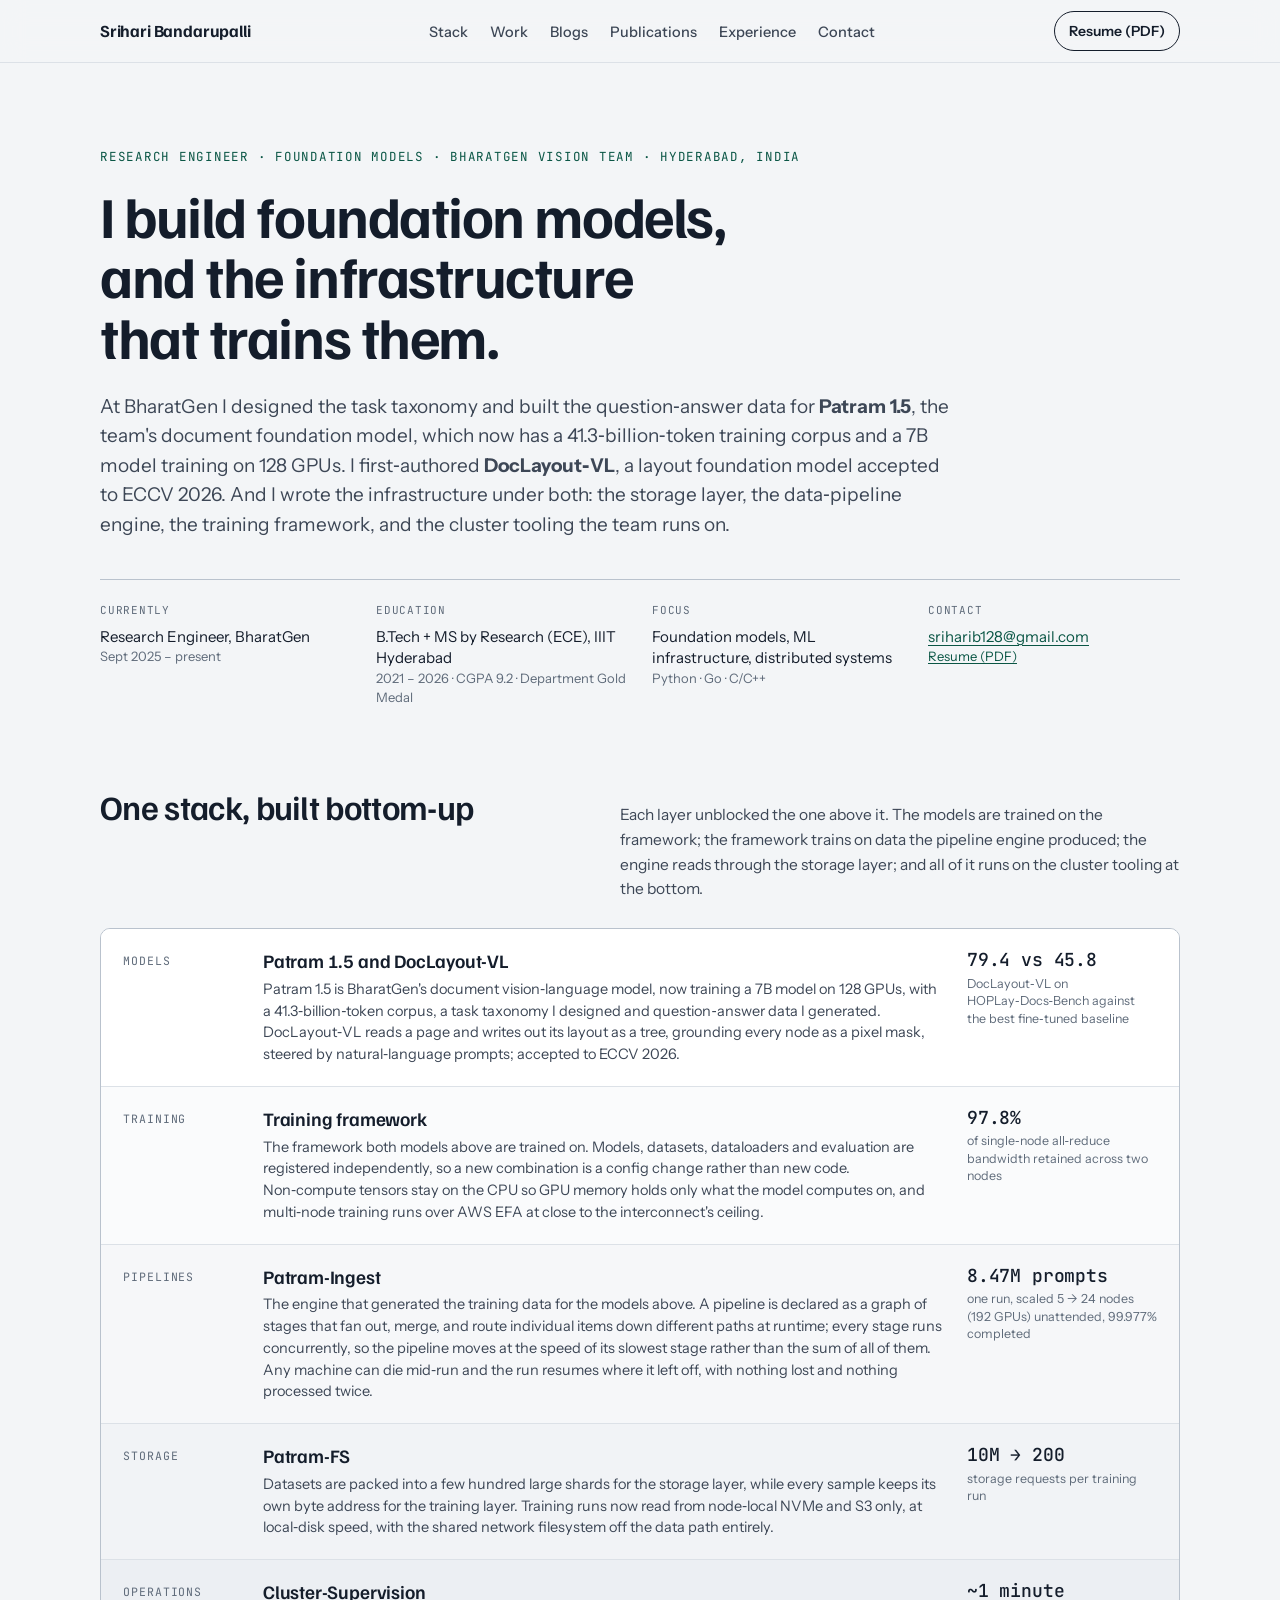
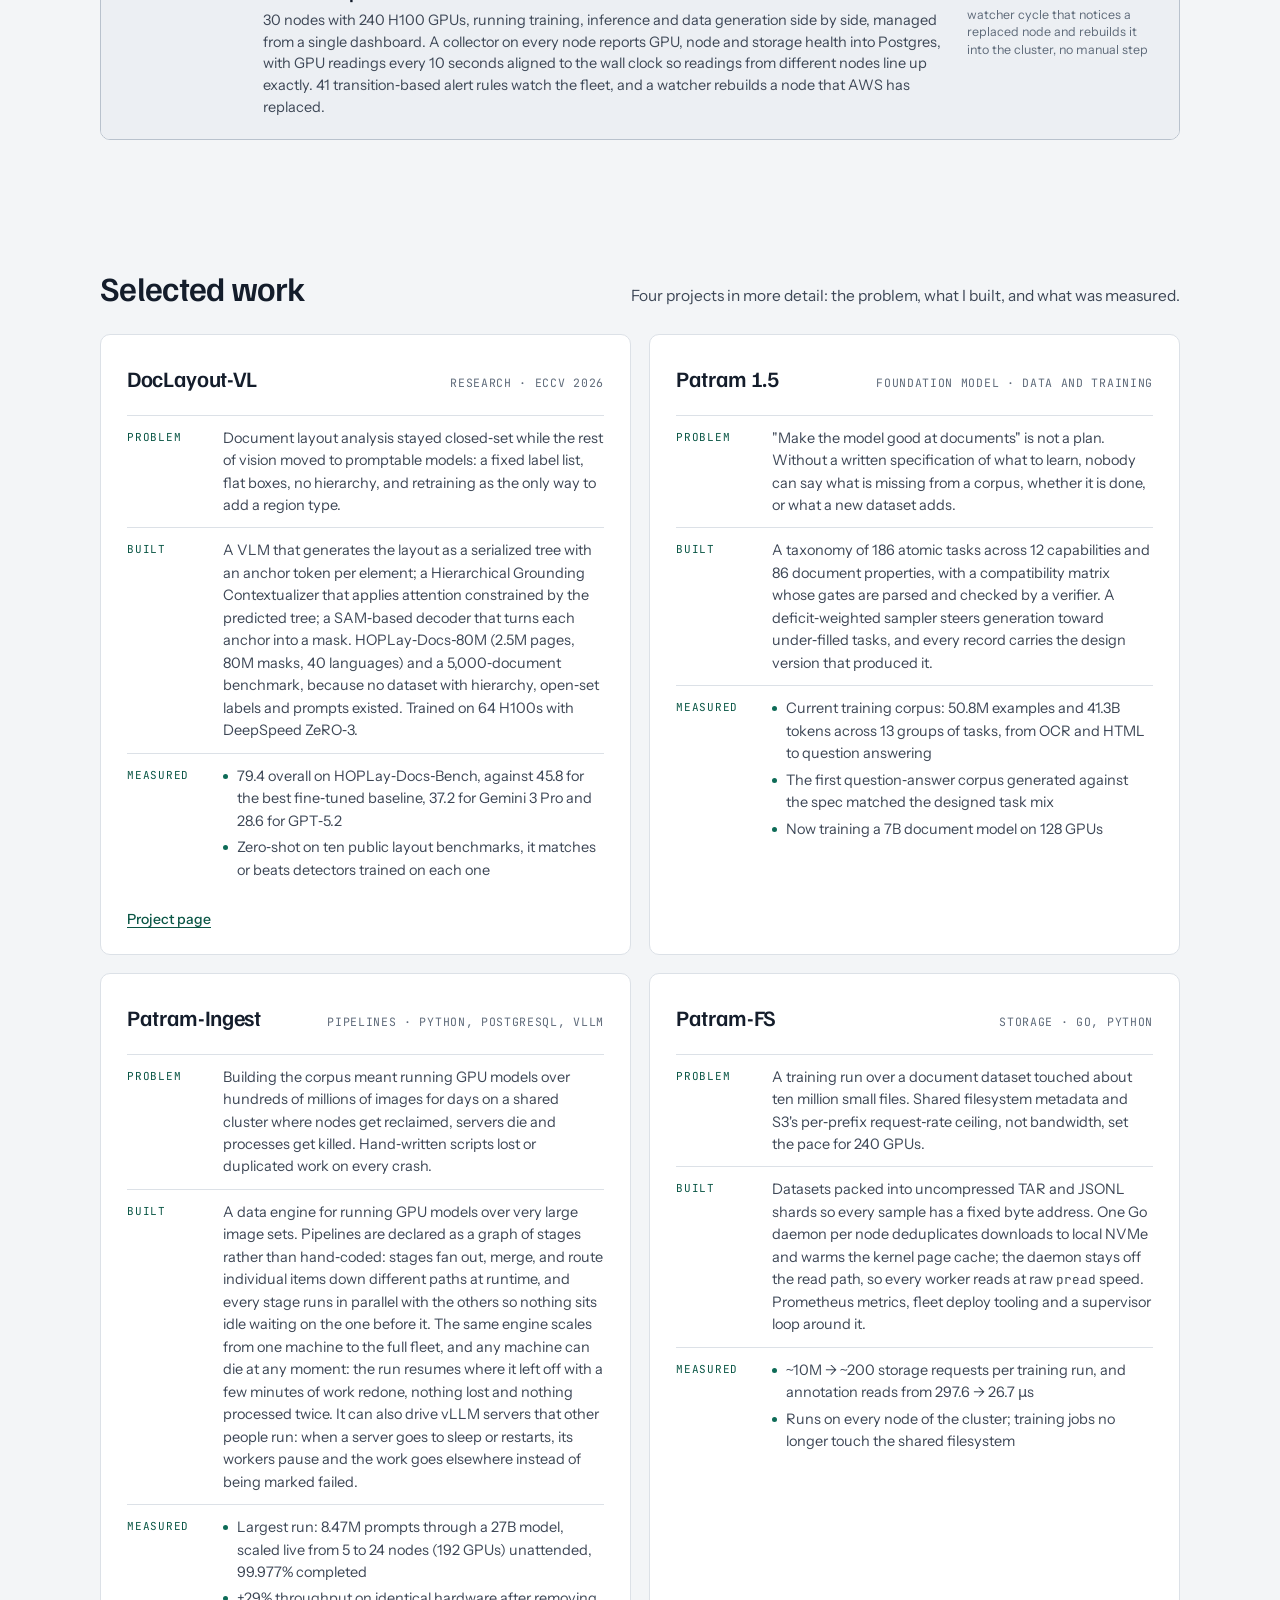
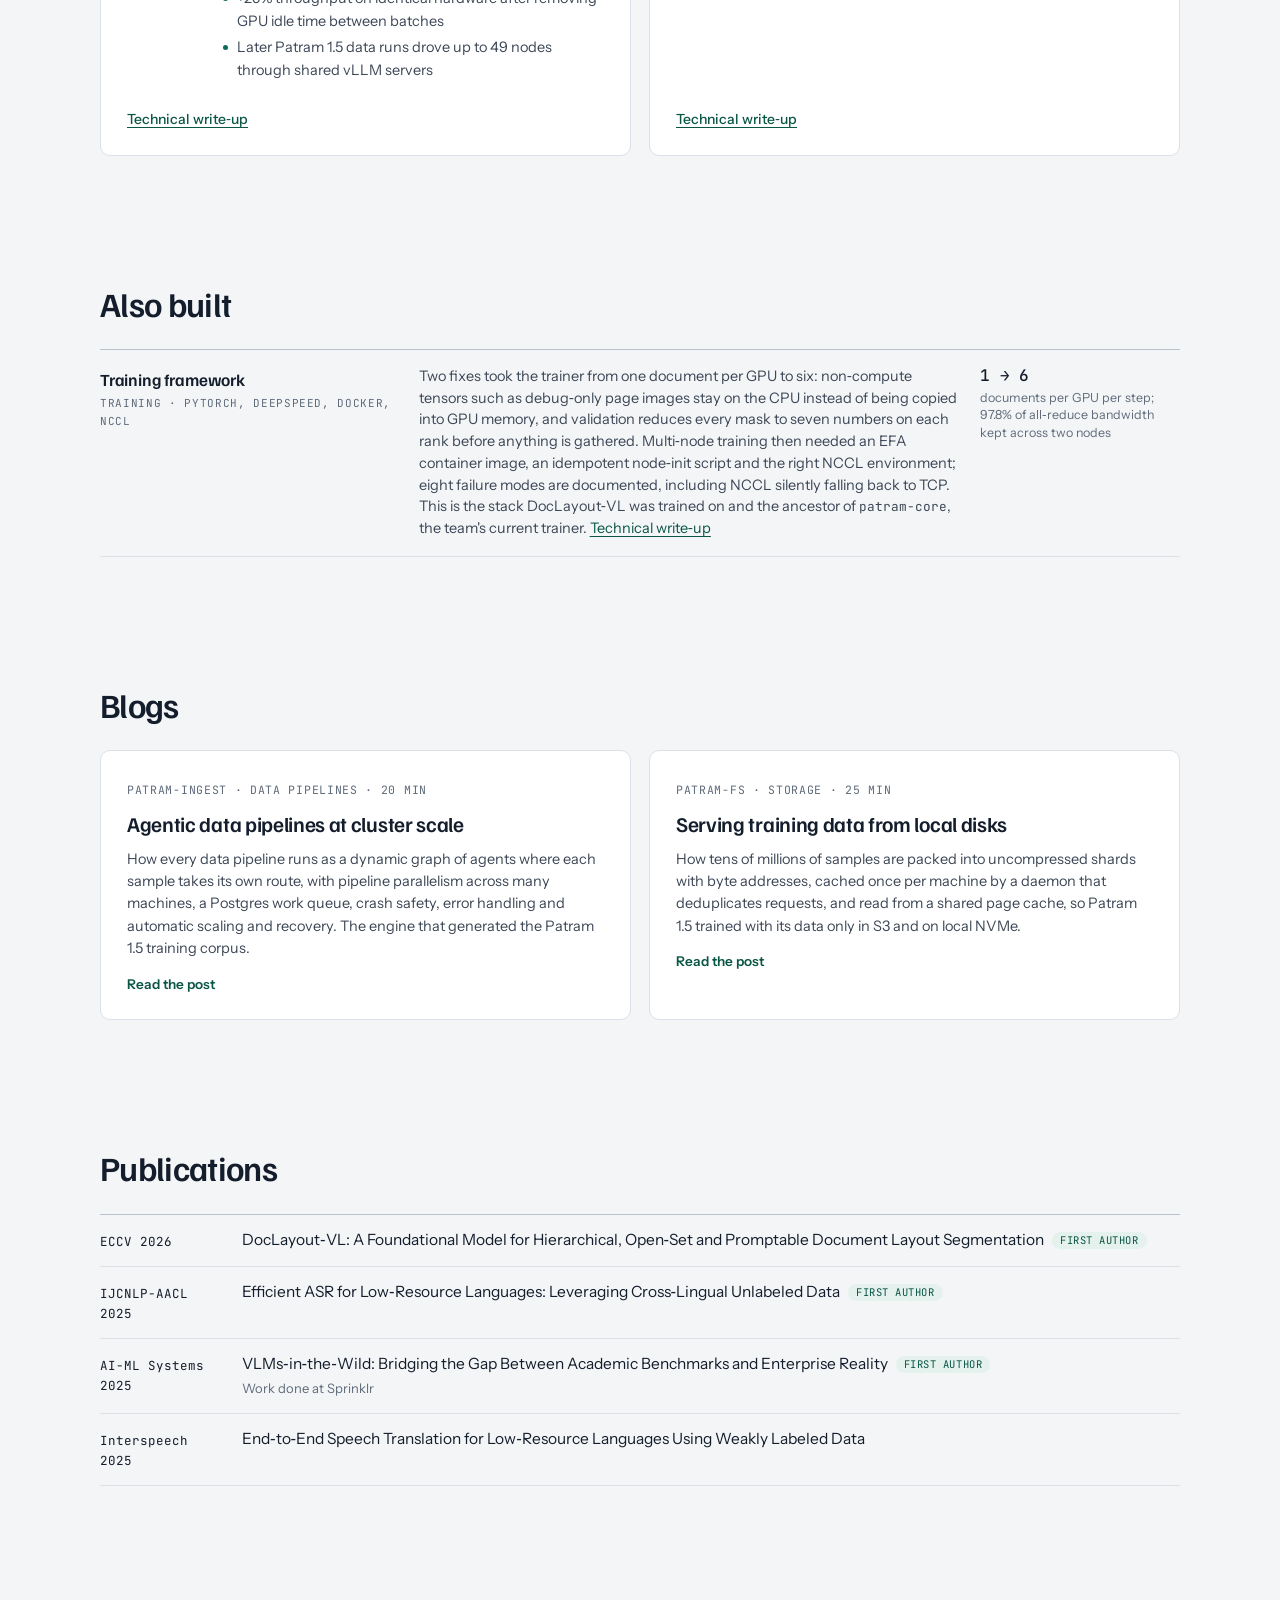
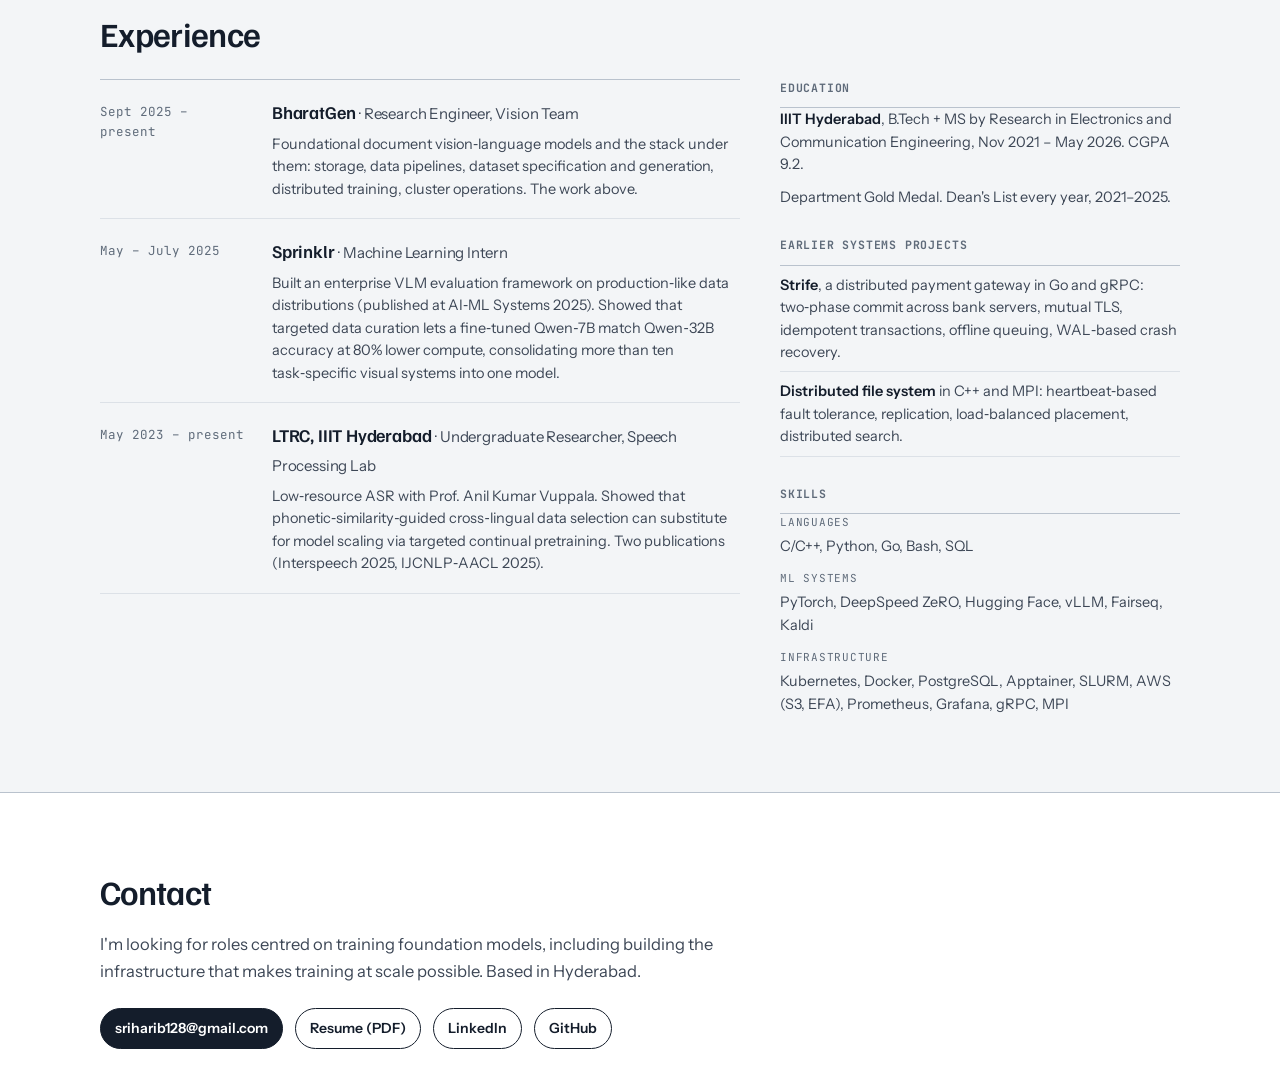
==== index.html @ 8f1446e0 "Update portfolio blog cards to match the revised posts Patram-Ingest is now 'Agentic data pipelines " ====
<!doctype html>
<html lang="en">
<head>
<meta charset="utf-8">
<meta name="viewport" content="width=device-width, initial-scale=1">
<title>Srihari Bandarupalli · Research Engineer</title>
<meta name="description" content="Srihari Bandarupalli is a research engineer at BharatGen who designs and trains document foundation models (Patram 1.5; DocLayout-VL, ECCV 2026) and builds the ML infrastructure under them: storage, data pipelines, distributed training and cluster tooling.">
<link rel="preconnect" href="https://fonts.googleapis.com">
<link rel="preconnect" href="https://fonts.gstatic.com" crossorigin>
<link rel="stylesheet" href="https://fonts.googleapis.com/css2?family=Familjen+Grotesk:wght@500;600;700&family=Instrument+Sans:ital,wght@0,400;0,500;0,600;1,400&family=JetBrains+Mono:wght@400;500&display=swap">
<style>
  :root {
    --bg: #f3f5f7;
    --surface: #ffffff;
    --ink: #141d2b;
    --ink-2: #3d4756;
    --muted: #5f6b7a;
    --line: #dce1e7;
    --line-strong: #b9c2cd;
    --accent: #0e6b57;
    --accent-ink: #0a5645;
    --accent-soft: #e4f1ec;
    --display: "Familjen Grotesk", "Instrument Sans", system-ui, sans-serif;
    --body: "Instrument Sans", system-ui, -apple-system, "Segoe UI", sans-serif;
    --mono: "JetBrains Mono", ui-monospace, SFMono-Regular, Menlo, monospace;
    --wrap: 1080px;
    --radius: 10px;
  }

  *, *::before, *::after { box-sizing: border-box; }
  html { scroll-behavior: smooth; scroll-padding-top: 84px; }
  body {
    margin: 0;
    min-width: 320px;
    color: var(--ink);
    background: var(--bg);
    font-family: var(--body);
    font-size: 16.5px;
    line-height: 1.6;
    -webkit-font-smoothing: antialiased;
    text-rendering: optimizeLegibility;
  }
  h1, h2, h3, h4, p, dl, dd, ul, ol, figure { margin: 0; }
  ul, ol { padding: 0; }
  a { color: var(--accent-ink); text-decoration: underline; text-decoration-thickness: 1px; text-underline-offset: 0.18em; }
  a:hover { color: var(--ink); }
  :focus-visible { outline: 3px solid var(--accent); outline-offset: 3px; border-radius: 3px; }
  code { font-family: var(--mono); font-size: 0.88em; }
  .wrap { width: min(100% - 40px, var(--wrap)); margin-inline: auto; }
  .visually-hidden { position: absolute; width: 1px; height: 1px; overflow: hidden; clip: rect(0 0 0 0); white-space: nowrap; }

  .skip {
    position: absolute; left: 16px; top: -60px; z-index: 100;
    padding: 8px 14px; background: var(--ink); color: #fff; border-radius: 6px;
    font-weight: 600; text-decoration: none;
  }
  .skip:focus { top: 12px; }

  /* ---------- top bar ---------- */
  .top {
    position: sticky; top: 0; z-index: 20;
    background: rgb(243 245 247 / 92%);
    backdrop-filter: blur(12px);
    border-bottom: 1px solid var(--line);
  }
  .top .wrap {
    display: flex; align-items: center; justify-content: space-between; gap: 20px;
    min-height: 62px;
  }
  .brand {
    font-family: var(--display); font-weight: 700; font-size: 17px; letter-spacing: -0.01em;
    color: var(--ink); text-decoration: none; white-space: nowrap;
  }
  .top nav ul { display: flex; gap: 22px; list-style: none; }
  .top nav a { color: var(--ink-2); text-decoration: none; font-size: 14.5px; font-weight: 500; }
  .top nav a:hover { color: var(--accent-ink); text-decoration: underline; }
  .btn {
    display: inline-flex; align-items: center; gap: 8px;
    padding: 8px 14px; border: 1px solid var(--ink); border-radius: 999px;
    color: var(--ink); background: transparent; text-decoration: none;
    font-size: 14px; font-weight: 600; white-space: nowrap;
  }
  .btn:hover { background: var(--ink); color: #fff; }
  .btn-primary { background: var(--ink); color: #fff; }
  .btn-primary:hover { background: var(--accent-ink); border-color: var(--accent-ink); }

  /* ---------- hero ---------- */
  .hero { padding: 84px 0 56px; }
  .kicker {
    font-family: var(--mono); font-size: 12.5px; letter-spacing: 0.06em; text-transform: uppercase;
    color: var(--accent-ink);
  }
  .hero h1 {
    margin-top: 18px;
    max-width: 20ch;
    font-family: var(--display); font-weight: 700;
    font-size: clamp(34px, 5.2vw, 58px); line-height: 1.04; letter-spacing: -0.025em;
    text-wrap: balance;
  }
  .lede {
    margin-top: 26px; max-width: 66ch;
    font-size: clamp(17px, 1.6vw, 19px); line-height: 1.55; color: var(--ink-2);
    text-wrap: pretty;
  }
  .facts {
    display: grid; grid-template-columns: repeat(4, minmax(0, 1fr)); gap: 24px;
    margin-top: 40px; padding-top: 22px; border-top: 1px solid var(--line-strong);
  }
  .facts dt { font-family: var(--mono); font-size: 11px; letter-spacing: 0.07em; text-transform: uppercase; color: var(--muted); }
  .facts dd { margin-top: 6px; font-size: 15px; line-height: 1.45; }
  .facts dd small { display: block; color: var(--muted); font-size: 13px; }

  /* ---------- sections ---------- */
  section { padding: 64px 0; }
  .section-head { display: flex; align-items: baseline; justify-content: space-between; gap: 24px; flex-wrap: wrap; margin-bottom: 26px; }
  .section-head h2 {
    font-family: var(--display); font-weight: 600;
    font-size: clamp(26px, 3vw, 34px); letter-spacing: -0.02em; line-height: 1.15;
  }
  .section-head p { max-width: 56ch; color: var(--ink-2); font-size: 15.5px; }

  /* ---------- the stack ---------- */
  .stack { padding-top: 24px; }
  .strata { list-style: none; border: 1px solid var(--line-strong); border-radius: var(--radius); overflow: hidden; background: var(--surface); }
  .stratum {
    display: grid;
    grid-template-columns: 118px minmax(0, 1fr) 190px;
    gap: 22px; align-items: start;
    padding: 20px 22px;
    border-top: 1px solid var(--line);
    background: hsl(212 22% calc(100% - var(--depth) * 1.5%));
  }
  .stratum:first-child { border-top: 0; }
  .stratum:hover, .stratum:focus-within { box-shadow: inset 3px 0 0 var(--accent); }
  .layer {
    padding-top: 3px;
    font-family: var(--mono); font-size: 11.5px; letter-spacing: 0.08em; text-transform: uppercase;
    color: var(--muted);
  }
  .stratum h3 { font-family: var(--display); font-weight: 600; font-size: 19px; letter-spacing: -0.01em; line-height: 1.25; }
  .stratum .what p { margin-top: 6px; font-size: 14.5px; line-height: 1.5; color: var(--ink-2); }
  .metric b { display: block; font-family: var(--mono); font-weight: 500; font-size: 18px; letter-spacing: -0.01em; line-height: 1.2; font-variant-numeric: tabular-nums; }
  .metric span { display: block; margin-top: 4px; font-size: 12.5px; line-height: 1.4; color: var(--muted); }

  /* ---------- selected work ---------- */
  .work-grid { display: grid; grid-template-columns: repeat(2, minmax(0, 1fr)); gap: 18px; }
  .work {
    display: flex; flex-direction: column;
    padding: 26px 26px 24px;
    background: var(--surface); border: 1px solid var(--line); border-radius: var(--radius);
  }
  .work header { display: flex; align-items: baseline; justify-content: space-between; gap: 16px; flex-wrap: wrap; }
  .work h3 { font-family: var(--display); font-weight: 600; font-size: 22px; letter-spacing: -0.015em; }
  .work .tag { font-family: var(--mono); font-size: 11.5px; letter-spacing: 0.06em; text-transform: uppercase; color: var(--muted); }
  .work dl { flex: 1 1 auto; margin-top: 18px; }
  .work dl div { display: grid; grid-template-columns: 82px minmax(0, 1fr); gap: 14px; padding: 11px 0; border-top: 1px solid var(--line); }
  .work dt { padding-top: 2px; font-family: var(--mono); font-size: 11px; letter-spacing: 0.07em; text-transform: uppercase; color: var(--accent-ink); }
  .work dd { font-size: 14.5px; line-height: 1.55; color: var(--ink-2); }
  .work dd strong { color: var(--ink); font-weight: 600; }
  .work ul.measured { list-style: none; }
  .work ul.measured li { position: relative; padding-left: 14px; }
  .work ul.measured li + li { margin-top: 4px; }
  .work ul.measured li::before { content: ""; position: absolute; left: 0; top: 0.62em; width: 5px; height: 5px; border-radius: 50%; background: var(--accent); }
  .work .links { display: flex; gap: 16px; flex-wrap: wrap; margin-top: 16px; font-size: 14px; font-weight: 500; }

  /* ---------- also built ---------- */
  .also { list-style: none; border-top: 1px solid var(--line-strong); }
  .also li { display: grid; grid-template-columns: minmax(0, 1.1fr) minmax(0, 2fr) 200px; gap: 22px; padding: 16px 0; border-bottom: 1px solid var(--line); }
  .also h3 { font-family: var(--display); font-weight: 600; font-size: 17px; letter-spacing: -0.01em; }
  .also h3 small { display: block; margin-top: 2px; font-family: var(--mono); font-size: 11px; letter-spacing: 0.06em; text-transform: uppercase; color: var(--muted); font-weight: 400; }
  .also p { font-size: 14.5px; line-height: 1.5; color: var(--ink-2); }
  .also .metric b { font-size: 16px; }

  /* ---------- blog ---------- */
  .posts { display: grid; grid-template-columns: repeat(2, minmax(0, 1fr)); gap: 18px; }
  .post { display: block; padding: 24px 26px; background: var(--surface); border: 1px solid var(--line); border-radius: var(--radius); text-decoration: none; color: inherit; }
  .post:hover { border-color: var(--accent); }
  .post .tag { font-family: var(--mono); font-size: 11.5px; letter-spacing: 0.06em; text-transform: uppercase; color: var(--muted); }
  .post h3 { margin-top: 10px; font-family: var(--display); font-weight: 600; font-size: 21px; letter-spacing: -0.015em; line-height: 1.25; color: var(--ink); }
  .post:hover h3 { color: var(--accent-ink); text-decoration: underline; }
  .post p { margin-top: 10px; font-size: 14.5px; line-height: 1.55; color: var(--ink-2); }
  .post .read { display: block; margin-top: 14px; font-size: 13.5px; font-weight: 600; color: var(--accent-ink); }

  /* ---------- publications ---------- */
  .pubs { list-style: none; border-top: 1px solid var(--line-strong); }
  .pubs li { display: grid; grid-template-columns: 120px minmax(0, 1fr); gap: 22px; padding: 14px 0; border-bottom: 1px solid var(--line); }
  .pubs .venue { font-family: var(--mono); font-size: 12.5px; padding-top: 3px; color: var(--ink); }
  .pubs .title { font-size: 15.5px; line-height: 1.45; }
  .pubs .meta { margin-top: 3px; font-size: 13px; color: var(--muted); }
  .badge { display: inline-block; margin-left: 8px; padding: 1px 8px; border-radius: 999px; background: var(--accent-soft); color: var(--accent-ink); font-family: var(--mono); font-size: 10.5px; letter-spacing: 0.05em; text-transform: uppercase; vertical-align: middle; }

  /* ---------- experience ---------- */
  .xp-grid { display: grid; grid-template-columns: minmax(0, 1.6fr) minmax(0, 1fr); gap: 40px; }
  .xp { list-style: none; border-top: 1px solid var(--line-strong); }
  .xp li { display: grid; grid-template-columns: 150px minmax(0, 1fr); gap: 22px; padding: 18px 0; border-bottom: 1px solid var(--line); }
  .xp .when { font-family: var(--mono); font-size: 12.5px; padding-top: 4px; color: var(--muted); }
  .xp h3 { font-family: var(--display); font-weight: 600; font-size: 18px; letter-spacing: -0.01em; }
  .xp h3 span { font-family: var(--body); font-weight: 400; font-size: 15px; color: var(--ink-2); }
  .xp p { margin-top: 6px; font-size: 14.5px; line-height: 1.55; color: var(--ink-2); }
  .aside-block h3 { font-family: var(--mono); font-size: 11.5px; letter-spacing: 0.07em; text-transform: uppercase; color: var(--muted); padding-bottom: 10px; border-bottom: 1px solid var(--line-strong); }
  .aside-block + .aside-block { margin-top: 28px; }
  .aside-block p, .aside-block li { font-size: 14.5px; line-height: 1.55; color: var(--ink-2); }
  .aside-block p strong { color: var(--ink); font-weight: 600; }
  .aside-block p + p { margin-top: 10px; }
  .aside-block ul { list-style: none; }
  .aside-block li { padding: 8px 0; border-bottom: 1px solid var(--line); }
  .aside-block li b { color: var(--ink); font-weight: 600; }
  .skills dt { font-family: var(--mono); font-size: 11px; letter-spacing: 0.07em; text-transform: uppercase; color: var(--muted); }
  .skills dd { margin: 3px 0 12px; font-size: 14.5px; color: var(--ink-2); }

  /* ---------- contact ---------- */
  .contact { padding: 72px 0 40px; border-top: 1px solid var(--line-strong); background: var(--surface); }
  .contact h2 { font-family: var(--display); font-weight: 600; font-size: clamp(26px, 3vw, 34px); letter-spacing: -0.02em; }
  .contact p { margin-top: 12px; max-width: 58ch; color: var(--ink-2); }
  .contact .row { display: flex; gap: 12px; flex-wrap: wrap; margin-top: 24px; }
  .fine { margin-top: 40px; padding-top: 18px; border-top: 1px solid var(--line); font-size: 12.5px; color: var(--muted); max-width: 70ch; }

  /* ---------- responsive ---------- */
  @media (max-width: 960px) {
    .stratum { grid-template-columns: 104px minmax(0, 1fr) 160px; }
    .also li { grid-template-columns: minmax(0, 1fr) 170px; }
    .also p { grid-column: 1 / -1; }
    .xp-grid { grid-template-columns: 1fr; }
  }
  @media (max-width: 760px) {
    .top .wrap { flex-wrap: wrap; padding: 10px 0; row-gap: 8px; }
    .top nav { order: 3; width: 100%; }
    .top nav ul { gap: 16px; flex-wrap: wrap; }
    .hero { padding: 56px 0 44px; }
    .facts { grid-template-columns: repeat(2, minmax(0, 1fr)); }
    .stratum { grid-template-columns: 1fr; gap: 10px; padding: 18px 16px; }
    .layer { padding-top: 0; }
    .work-grid, .posts { grid-template-columns: 1fr; }
    .work { padding: 22px 18px; }
    .work dl div { grid-template-columns: 1fr; gap: 4px; }
    .also li { grid-template-columns: 1fr; gap: 8px; }
    .pubs li { grid-template-columns: 1fr; gap: 4px; }
    .xp li { grid-template-columns: 1fr; gap: 4px; }
    section { padding: 48px 0; }
  }
  @media (max-width: 440px) {
    .facts { grid-template-columns: 1fr; }
  }
  @media (prefers-reduced-motion: reduce) {
    html { scroll-behavior: auto; }
  }
  @media print {
    .top, .skip { display: none; }
    body { background: #fff; }
    a { color: inherit; }
  }
</style>
</head>
<body id="top">

<a class="skip" href="#main">Skip to content</a>

<header class="top">
  <div class="wrap">
    <a class="brand" href="#top">Srihari Bandarupalli</a>
    <nav aria-label="Primary">
      <ul>
        <li><a href="#stack">Stack</a></li>
        <li><a href="#work">Work</a></li>
        <li><a href="#blog">Blogs</a></li>
        <li><a href="#publications">Publications</a></li>
        <li><a href="#experience">Experience</a></li>
        <li><a href="#contact">Contact</a></li>
      </ul>
    </nav>
    <a class="btn" href="resume.pdf">Resume (PDF)</a>
  </div>
</header>

<main id="main">

  <section class="hero" aria-labelledby="hero-title">
    <div class="wrap">
      <p class="kicker">Research Engineer · Foundation models · BharatGen Vision Team · Hyderabad, India</p>
      <h1 id="hero-title">I build foundation models, and the infrastructure that trains them.</h1>
      <p class="lede">At BharatGen I designed the task taxonomy and built the question&#8209;answer data for <strong>Patram 1.5</strong>, the team's document foundation model, which now has a 41.3&#8209;billion&#8209;token training corpus and a 7B model training on 128 GPUs. I first&#8209;authored <strong>DocLayout&#8209;VL</strong>, a layout foundation model accepted to ECCV 2026. And I wrote the infrastructure under both: the storage layer, the data&#8209;pipeline engine, the training framework, and the cluster tooling the team runs on.</p>
      <dl class="facts">
        <div><dt>Currently</dt><dd>Research Engineer, BharatGen<small>Sept 2025 – present</small></dd></div>
        <div><dt>Education</dt><dd>B.Tech + MS by Research (ECE), IIIT Hyderabad<small>2021 – 2026 · CGPA 9.2 · Department Gold Medal</small></dd></div>
        <div><dt>Focus</dt><dd>Foundation models, ML infrastructure, distributed systems<small>Python · Go · C/C++</small></dd></div>
        <div><dt>Contact</dt><dd><a href="mailto:sriharib128@gmail.com">sriharib128@gmail.com</a><small><a href="resume.pdf">Resume (PDF)</a></small></dd></div>
      </dl>
    </div>
  </section>

  <section id="stack" class="stack" aria-labelledby="stack-title">
    <div class="wrap">
      <div class="section-head">
        <h2 id="stack-title">One stack, built bottom&#8209;up</h2>
        <p>Each layer unblocked the one above it. The models are trained on the framework; the framework trains on data the pipeline engine produced; the engine reads through the storage layer; and all of it runs on the cluster tooling at the bottom.</p>
      </div>

      <ol class="strata" reversed aria-label="Layers of the stack, from top to bottom">
        <li class="stratum" style="--depth: 0">
          <span class="layer">Models</span>
          <div class="what">
            <h3>Patram 1.5 and DocLayout&#8209;VL</h3>
            <p>Patram 1.5 is BharatGen's document vision&#8209;language model, now training a 7B model on 128 GPUs, with a 41.3&#8209;billion&#8209;token corpus, a task taxonomy I designed and question&#8209;answer data I generated. DocLayout&#8209;VL reads a page and writes out its layout as a tree, grounding every node as a pixel mask, steered by natural&#8209;language prompts; accepted to ECCV 2026.</p>
          </div>
          <div class="metric"><b>79.4 vs 45.8</b><span>DocLayout&#8209;VL on HOPLay&#8209;Docs&#8209;Bench against the best fine&#8209;tuned baseline</span></div>
        </li>

        <li class="stratum" style="--depth: 1">
          <span class="layer">Training</span>
          <div class="what">
            <h3>Training framework</h3>
            <p>The framework both models above are trained on. Models, datasets, dataloaders and evaluation are registered independently, so a new combination is a config change rather than new code. Non&#8209;compute tensors stay on the CPU so GPU memory holds only what the model computes on, and multi&#8209;node training runs over AWS EFA at close to the interconnect's ceiling.</p>
          </div>
          <div class="metric"><b>97.8%</b><span>of single&#8209;node all&#8209;reduce bandwidth retained across two nodes</span></div>
        </li>

        <li class="stratum" style="--depth: 2">
          <span class="layer">Pipelines</span>
          <div class="what">
            <h3>Patram&#8209;Ingest</h3>
            <p>The engine that generated the training data for the models above. A pipeline is declared as a graph of stages that fan out, merge, and route individual items down different paths at runtime; every stage runs concurrently, so the pipeline moves at the speed of its slowest stage rather than the sum of all of them. Any machine can die mid&#8209;run and the run resumes where it left off, with nothing lost and nothing processed twice.</p>
          </div>
          <div class="metric"><b>8.47M prompts</b><span>one run, scaled 5 &rarr; 24 nodes (192 GPUs) unattended, 99.977% completed</span></div>
        </li>

        <li class="stratum" style="--depth: 3">
          <span class="layer">Storage</span>
          <div class="what">
            <h3>Patram&#8209;FS</h3>
            <p>Datasets are packed into a few hundred large shards for the storage layer, while every sample keeps its own byte address for the training layer. Training runs now read from node&#8209;local NVMe and S3 only, at local&#8209;disk speed, with the shared network filesystem off the data path entirely.</p>
          </div>
          <div class="metric"><b>10M &rarr; 200</b><span>storage requests per training run</span></div>
        </li>

        <li class="stratum" style="--depth: 4">
          <span class="layer">Operations</span>
          <div class="what">
            <h3>Cluster&#8209;Supervision</h3>
            <p>30 nodes with 240 H100 GPUs, running training, inference and data generation side by side, managed from a single dashboard. A collector on every node reports GPU, node and storage health into Postgres, with GPU readings every 10 seconds aligned to the wall clock so readings from different nodes line up exactly. 41 transition&#8209;based alert rules watch the fleet, and a watcher rebuilds a node that AWS has replaced.</p>
          </div>
          <div class="metric"><b>~1 minute</b><span>watcher cycle that notices a replaced node and rebuilds it into the cluster, no manual step</span></div>
        </li>
      </ol>
    </div>
  </section>

  <section id="work" aria-labelledby="work-title">
    <div class="wrap">
      <div class="section-head">
        <h2 id="work-title">Selected work</h2>
        <p>Four projects in more detail: the problem, what I built, and what was measured.</p>
      </div>

      <div class="work-grid">

        <article class="work" aria-labelledby="w-dl">
          <header>
            <h3 id="w-dl">DocLayout&#8209;VL</h3>
            <span class="tag">Research · ECCV 2026</span>
          </header>
          <dl>
            <div><dt>Problem</dt><dd>Document layout analysis stayed closed&#8209;set while the rest of vision moved to promptable models: a fixed label list, flat boxes, no hierarchy, and retraining as the only way to add a region type.</dd></div>
            <div><dt>Built</dt><dd>A VLM that generates the layout as a serialized tree with an anchor token per element; a Hierarchical Grounding Contextualizer that applies attention constrained by the predicted tree; a SAM&#8209;based decoder that turns each anchor into a mask. HOPLay&#8209;Docs&#8209;80M (2.5M pages, 80M masks, 40 languages) and a 5,000&#8209;document benchmark, because no dataset with hierarchy, open&#8209;set labels and prompts existed. Trained on 64 H100s with DeepSpeed ZeRO&#8209;3.</dd></div>
            <div><dt>Measured</dt><dd>
              <ul class="measured">
                <li>79.4 overall on HOPLay&#8209;Docs&#8209;Bench, against 45.8 for the best fine&#8209;tuned baseline, 37.2 for Gemini 3 Pro and 28.6 for GPT&#8209;5.2</li>
                <li>Zero&#8209;shot on ten public layout benchmarks, it matches or beats detectors trained on each one</li>
              </ul>
            </dd></div>
          </dl>
          <p class="links"><a href="https://doclayoutvl.github.io/">Project page</a></p>
        </article>

        <article class="work" aria-labelledby="w-data">
          <header>
            <h3 id="w-data">Patram 1.5</h3>
            <span class="tag">Foundation model · Data and training</span>
          </header>
          <dl>
            <div><dt>Problem</dt><dd>"Make the model good at documents" is not a plan. Without a written specification of what to learn, nobody can say what is missing from a corpus, whether it is done, or what a new dataset adds.</dd></div>
            <div><dt>Built</dt><dd>A taxonomy of 186 atomic tasks across 12 capabilities and 86 document properties, with a compatibility matrix whose gates are parsed and checked by a verifier. A deficit&#8209;weighted sampler steers generation toward under&#8209;filled tasks, and every record carries the design version that produced it.</dd></div>
            <div><dt>Measured</dt><dd>
              <ul class="measured">
                <li>Current training corpus: 50.8M examples and 41.3B tokens across 13 groups of tasks, from OCR and HTML to question answering</li>
                <li>The first question&#8209;answer corpus generated against the spec matched the designed task mix</li>
                <li>Now training a 7B document model on 128 GPUs</li>
              </ul>
            </dd></div>
          </dl>
        </article>

        <article class="work" aria-labelledby="w-ingest">
          <header>
            <h3 id="w-ingest">Patram&#8209;Ingest</h3>
            <span class="tag">Pipelines · Python, PostgreSQL, vLLM</span>
          </header>
          <dl>
            <div><dt>Problem</dt><dd>Building the corpus meant running GPU models over hundreds of millions of images for days on a shared cluster where nodes get reclaimed, servers die and processes get killed. Hand&#8209;written scripts lost or duplicated work on every crash.</dd></div>
            <div><dt>Built</dt><dd>A data engine for running GPU models over very large image sets. Pipelines are declared as a graph of stages rather than hand&#8209;coded: stages fan out, merge, and route individual items down different paths at runtime, and every stage runs in parallel with the others so nothing sits idle waiting on the one before it. The same engine scales from one machine to the full fleet, and any machine can die at any moment: the run resumes where it left off with a few minutes of work redone, nothing lost and nothing processed twice. It can also drive vLLM servers that other people run: when a server goes to sleep or restarts, its workers pause and the work goes elsewhere instead of being marked failed.</dd></div>
            <div><dt>Measured</dt><dd>
              <ul class="measured">
                <li>Largest run: 8.47M prompts through a 27B model, scaled live from 5 to 24 nodes (192 GPUs) unattended, 99.977% completed</li>
                <li>+29% throughput on identical hardware after removing GPU idle time between batches</li>
                <li>Later Patram 1.5 data runs drove up to 49 nodes through shared vLLM servers</li>
              </ul>
            </dd></div>
          </dl>
          <p class="links"><a href="https://sriharib128.github.io/patram-ingest/">Technical write&#8209;up</a></p>
        </article>

        <article class="work" aria-labelledby="w-fs">
          <header>
            <h3 id="w-fs">Patram&#8209;FS</h3>
            <span class="tag">Storage · Go, Python</span>
          </header>
          <dl>
            <div><dt>Problem</dt><dd>A training run over a document dataset touched about ten million small files. Shared filesystem metadata and S3's per&#8209;prefix request&#8209;rate ceiling, not bandwidth, set the pace for 240 GPUs.</dd></div>
            <div><dt>Built</dt><dd>Datasets packed into uncompressed TAR and JSONL shards so every sample has a fixed byte address. One Go daemon per node deduplicates downloads to local NVMe and warms the kernel page cache; the daemon stays off the read path, so every worker reads at raw <code>pread</code> speed. Prometheus metrics, fleet deploy tooling and a supervisor loop around it.</dd></div>
            <div><dt>Measured</dt><dd>
              <ul class="measured">
                <li>~10M → ~200 storage requests per training run, and annotation reads from 297.6 → 26.7 µs</li>
                <li>Runs on every node of the cluster; training jobs no longer touch the shared filesystem</li>
              </ul>
            </dd></div>
          </dl>
          <p class="links"><a href="https://sriharib128.github.io/patram-fs/">Technical write&#8209;up</a></p>
        </article>

      </div>
    </div>
  </section>

  <section id="more" aria-labelledby="more-title">
    <div class="wrap">
      <div class="section-head">
        <h2 id="more-title">Also built</h2>
      </div>
      <ul class="also">
        <li>
          <h3>Training framework<small>Training · PyTorch, DeepSpeed, Docker, NCCL</small></h3>
          <p>Two fixes took the trainer from one document per GPU to six: non&#8209;compute tensors such as debug&#8209;only page images stay on the CPU instead of being copied into GPU memory, and validation reduces every mask to seven numbers on each rank before anything is gathered. Multi&#8209;node training then needed an EFA container image, an idempotent node&#8209;init script and the right NCCL environment; eight failure modes are documented, including NCCL silently falling back to TCP. This is the stack DocLayout&#8209;VL was trained on and the ancestor of <code>patram&#8209;core</code>, the team's current trainer. <a href="https://sriharib128.github.io/training-stack/">Technical write&#8209;up</a></p>
          <div class="metric"><b>1 &rarr; 6</b><span>documents per GPU per step; 97.8% of all&#8209;reduce bandwidth kept across two nodes</span></div>
        </li>
      </ul>
    </div>
  </section>

  <section id="blog" aria-labelledby="blog-title">
    <div class="wrap">
      <div class="section-head">
        <h2 id="blog-title">Blogs</h2>
      </div>
      <div class="posts">
        <a class="post" href="https://sriharib128.github.io/patram-ingest/">
          <span class="tag">Patram&#8209;Ingest · Data pipelines · 20 min</span>
          <h3>Agentic data pipelines at cluster scale</h3>
          <p>How every data pipeline runs as a dynamic graph of agents where each sample takes its own route, with pipeline parallelism across many machines, a Postgres work queue, crash safety, error handling and automatic scaling and recovery. The engine that generated the Patram 1.5 training corpus.</p>
          <span class="read">Read the post</span>
        </a>
        <a class="post" href="https://sriharib128.github.io/patram-fs/">
          <span class="tag">Patram&#8209;FS · Storage · 25 min</span>
          <h3>Serving training data from local disks</h3>
          <p>How tens of millions of samples are packed into uncompressed shards with byte addresses, cached once per machine by a daemon that deduplicates requests, and read from a shared page cache, so Patram 1.5 trained with its data only in S3 and on local NVMe.</p>
          <span class="read">Read the post</span>
        </a>
      </div>
    </div>
  </section>

  <section id="publications" aria-labelledby="pubs-title">
    <div class="wrap">
      <div class="section-head">
        <h2 id="pubs-title">Publications</h2>
      </div>
      <ul class="pubs">
        <li>
          <span class="venue">ECCV 2026</span>
          <div><div class="title">DocLayout&#8209;VL: A Foundational Model for Hierarchical, Open&#8209;Set and Promptable Document Layout Segmentation<span class="badge">First author</span></div></div>
        </li>
        <li>
          <span class="venue">IJCNLP&#8209;AACL 2025</span>
          <div><div class="title">Efficient ASR for Low&#8209;Resource Languages: Leveraging Cross&#8209;Lingual Unlabeled Data<span class="badge">First author</span></div></div>
        </li>
        <li>
          <span class="venue">AI&#8209;ML Systems 2025</span>
          <div><div class="title">VLMs&#8209;in&#8209;the&#8209;Wild: Bridging the Gap Between Academic Benchmarks and Enterprise Reality<span class="badge">First author</span></div><div class="meta">Work done at Sprinklr</div></div>
        </li>
        <li>
          <span class="venue">Interspeech 2025</span>
          <div><div class="title">End&#8209;to&#8209;End Speech Translation for Low&#8209;Resource Languages Using Weakly Labeled Data</div></div>
        </li>
      </ul>
    </div>
  </section>

  <section id="experience" aria-labelledby="xp-title">
    <div class="wrap">
      <div class="section-head">
        <h2 id="xp-title">Experience</h2>
      </div>
      <div class="xp-grid">
        <ul class="xp">
          <li>
            <span class="when">Sept 2025 – present</span>
            <div>
              <h3>BharatGen <span>· Research Engineer, Vision Team</span></h3>
              <p>Foundational document vision&#8209;language models and the stack under them: storage, data pipelines, dataset specification and generation, distributed training, cluster operations. The work above.</p>
            </div>
          </li>
          <li>
            <span class="when">May – July 2025</span>
            <div>
              <h3>Sprinklr <span>· Machine Learning Intern</span></h3>
              <p>Built an enterprise VLM evaluation framework on production&#8209;like data distributions (published at AI&#8209;ML Systems 2025). Showed that targeted data curation lets a fine&#8209;tuned Qwen&#8209;7B match Qwen&#8209;32B accuracy at 80% lower compute, consolidating more than ten task&#8209;specific visual systems into one model.</p>
            </div>
          </li>
          <li>
            <span class="when">May 2023 – present</span>
            <div>
              <h3>LTRC, IIIT Hyderabad <span>· Undergraduate Researcher, Speech Processing Lab</span></h3>
              <p>Low&#8209;resource ASR with Prof. Anil Kumar Vuppala. Showed that phonetic&#8209;similarity&#8209;guided cross&#8209;lingual data selection can substitute for model scaling via targeted continual pretraining. Two publications (Interspeech 2025, IJCNLP&#8209;AACL 2025).</p>
            </div>
          </li>
        </ul>

        <div>
          <div class="aside-block">
            <h3>Education</h3>
            <p><strong>IIIT Hyderabad</strong>, B.Tech + MS by Research in Electronics and Communication Engineering, Nov 2021 – May 2026. CGPA 9.2.</p>
            <p>Department Gold Medal. Dean's List every year, 2021–2025.</p>
          </div>
          <div class="aside-block">
            <h3>Earlier systems projects</h3>
            <ul>
              <li><b>Strife</b>, a distributed payment gateway in Go and gRPC: two&#8209;phase commit across bank servers, mutual TLS, idempotent transactions, offline queuing, WAL&#8209;based crash recovery.</li>
              <li><b>Distributed file system</b> in C++ and MPI: heartbeat&#8209;based fault tolerance, replication, load&#8209;balanced placement, distributed search.</li>
            </ul>
          </div>
          <div class="aside-block">
            <h3>Skills</h3>
            <dl class="skills">
              <dt>Languages</dt><dd>C/C++, Python, Go, Bash, SQL</dd>
              <dt>ML systems</dt><dd>PyTorch, DeepSpeed ZeRO, Hugging Face, vLLM, Fairseq, Kaldi</dd>
              <dt>Infrastructure</dt><dd>Kubernetes, Docker, PostgreSQL, Apptainer, SLURM, AWS (S3, EFA), Prometheus, Grafana, gRPC, MPI</dd>
            </dl>
          </div>
        </div>
      </div>
    </div>
  </section>

</main>

<footer id="contact" class="contact">
  <div class="wrap">
    <h2>Contact</h2>
    <p>I'm looking for roles centred on training foundation models, including building the infrastructure that makes training at scale possible. Based in Hyderabad.</p>
    <div class="row">
      <a class="btn btn-primary" href="mailto:sriharib128@gmail.com">sriharib128@gmail.com</a>
      <a class="btn" href="resume.pdf">Resume (PDF)</a>
      <a class="btn" href="https://www.linkedin.com/in/srihari-bandarupalli">LinkedIn</a>
      <a class="btn" href="https://github.com/sriharib128">GitHub</a>
    </div>
  </div>
</footer>

</body>
</html>
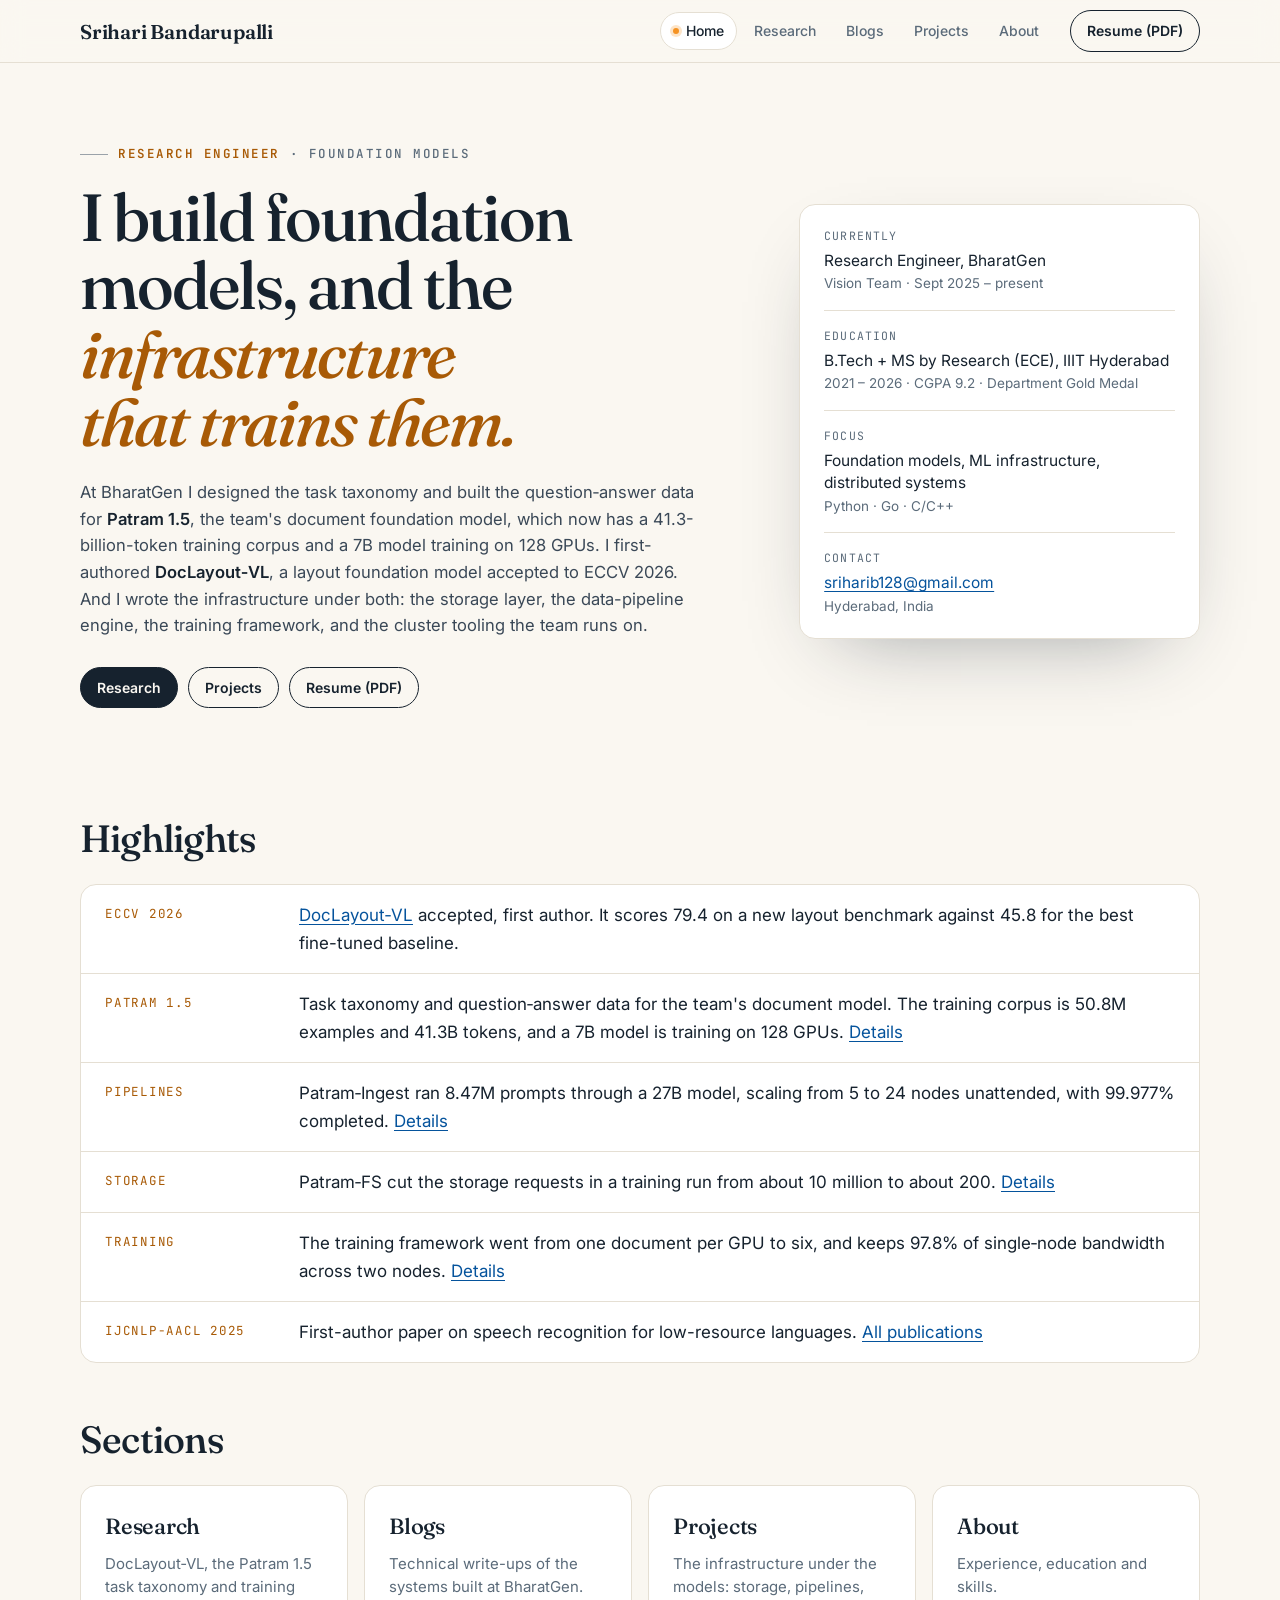
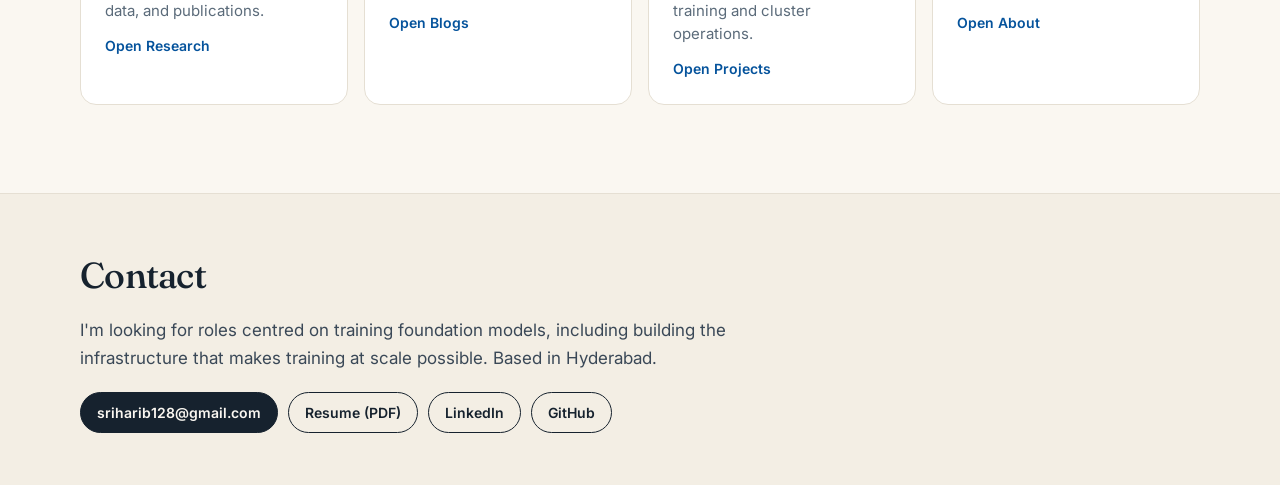
==== commit 478ba253: "Split portfolio into Home, Research, Blogs, Projects and About pages Adopt the Patram write-up theme" ====
--- a/index.html
+++ b/index.html
@@ -4,252 +4,11 @@
 <meta charset="utf-8">
 <meta name="viewport" content="width=device-width, initial-scale=1">
 <title>Srihari Bandarupalli · Research Engineer</title>
-<meta name="description" content="Srihari Bandarupalli is a research engineer at BharatGen who designs and trains document foundation models (Patram 1.5; DocLayout-VL, ECCV 2026) and builds the ML infrastructure under them: storage, data pipelines, distributed training and cluster tooling.">
+<meta name="description" content="Srihari Bandarupalli, Research Engineer at BharatGen. Foundation models for documents and the infrastructure that trains them.">
 <link rel="preconnect" href="https://fonts.googleapis.com">
 <link rel="preconnect" href="https://fonts.gstatic.com" crossorigin>
-<link rel="stylesheet" href="https://fonts.googleapis.com/css2?family=Familjen+Grotesk:wght@500;600;700&family=Instrument+Sans:ital,wght@0,400;0,500;0,600;1,400&family=JetBrains+Mono:wght@400;500&display=swap">
-<style>
-  :root {
-    --bg: #f3f5f7;
-    --surface: #ffffff;
-    --ink: #141d2b;
-    --ink-2: #3d4756;
-    --muted: #5f6b7a;
-    --line: #dce1e7;
-    --line-strong: #b9c2cd;
-    --accent: #0e6b57;
-    --accent-ink: #0a5645;
-    --accent-soft: #e4f1ec;
-    --display: "Familjen Grotesk", "Instrument Sans", system-ui, sans-serif;
-    --body: "Instrument Sans", system-ui, -apple-system, "Segoe UI", sans-serif;
-    --mono: "JetBrains Mono", ui-monospace, SFMono-Regular, Menlo, monospace;
-    --wrap: 1080px;
-    --radius: 10px;
-  }
-
-  *, *::before, *::after { box-sizing: border-box; }
-  html { scroll-behavior: smooth; scroll-padding-top: 84px; }
-  body {
-    margin: 0;
-    min-width: 320px;
-    color: var(--ink);
-    background: var(--bg);
-    font-family: var(--body);
-    font-size: 16.5px;
-    line-height: 1.6;
-    -webkit-font-smoothing: antialiased;
-    text-rendering: optimizeLegibility;
-  }
-  h1, h2, h3, h4, p, dl, dd, ul, ol, figure { margin: 0; }
-  ul, ol { padding: 0; }
-  a { color: var(--accent-ink); text-decoration: underline; text-decoration-thickness: 1px; text-underline-offset: 0.18em; }
-  a:hover { color: var(--ink); }
-  :focus-visible { outline: 3px solid var(--accent); outline-offset: 3px; border-radius: 3px; }
-  code { font-family: var(--mono); font-size: 0.88em; }
-  .wrap { width: min(100% - 40px, var(--wrap)); margin-inline: auto; }
-  .visually-hidden { position: absolute; width: 1px; height: 1px; overflow: hidden; clip: rect(0 0 0 0); white-space: nowrap; }
-
-  .skip {
-    position: absolute; left: 16px; top: -60px; z-index: 100;
-    padding: 8px 14px; background: var(--ink); color: #fff; border-radius: 6px;
-    font-weight: 600; text-decoration: none;
-  }
-  .skip:focus { top: 12px; }
-
-  /* ---------- top bar ---------- */
-  .top {
-    position: sticky; top: 0; z-index: 20;
-    background: rgb(243 245 247 / 92%);
-    backdrop-filter: blur(12px);
-    border-bottom: 1px solid var(--line);
-  }
-  .top .wrap {
-    display: flex; align-items: center; justify-content: space-between; gap: 20px;
-    min-height: 62px;
-  }
-  .brand {
-    font-family: var(--display); font-weight: 700; font-size: 17px; letter-spacing: -0.01em;
-    color: var(--ink); text-decoration: none; white-space: nowrap;
-  }
-  .top nav ul { display: flex; gap: 22px; list-style: none; }
-  .top nav a { color: var(--ink-2); text-decoration: none; font-size: 14.5px; font-weight: 500; }
-  .top nav a:hover { color: var(--accent-ink); text-decoration: underline; }
-  .btn {
-    display: inline-flex; align-items: center; gap: 8px;
-    padding: 8px 14px; border: 1px solid var(--ink); border-radius: 999px;
-    color: var(--ink); background: transparent; text-decoration: none;
-    font-size: 14px; font-weight: 600; white-space: nowrap;
-  }
-  .btn:hover { background: var(--ink); color: #fff; }
-  .btn-primary { background: var(--ink); color: #fff; }
-  .btn-primary:hover { background: var(--accent-ink); border-color: var(--accent-ink); }
-
-  /* ---------- hero ---------- */
-  .hero { padding: 84px 0 56px; }
-  .kicker {
-    font-family: var(--mono); font-size: 12.5px; letter-spacing: 0.06em; text-transform: uppercase;
-    color: var(--accent-ink);
-  }
-  .hero h1 {
-    margin-top: 18px;
-    max-width: 20ch;
-    font-family: var(--display); font-weight: 700;
-    font-size: clamp(34px, 5.2vw, 58px); line-height: 1.04; letter-spacing: -0.025em;
-    text-wrap: balance;
-  }
-  .lede {
-    margin-top: 26px; max-width: 66ch;
-    font-size: clamp(17px, 1.6vw, 19px); line-height: 1.55; color: var(--ink-2);
-    text-wrap: pretty;
-  }
-  .facts {
-    display: grid; grid-template-columns: repeat(4, minmax(0, 1fr)); gap: 24px;
-    margin-top: 40px; padding-top: 22px; border-top: 1px solid var(--line-strong);
-  }
-  .facts dt { font-family: var(--mono); font-size: 11px; letter-spacing: 0.07em; text-transform: uppercase; color: var(--muted); }
-  .facts dd { margin-top: 6px; font-size: 15px; line-height: 1.45; }
-  .facts dd small { display: block; color: var(--muted); font-size: 13px; }
-
-  /* ---------- sections ---------- */
-  section { padding: 64px 0; }
-  .section-head { display: flex; align-items: baseline; justify-content: space-between; gap: 24px; flex-wrap: wrap; margin-bottom: 26px; }
-  .section-head h2 {
-    font-family: var(--display); font-weight: 600;
-    font-size: clamp(26px, 3vw, 34px); letter-spacing: -0.02em; line-height: 1.15;
-  }
-  .section-head p { max-width: 56ch; color: var(--ink-2); font-size: 15.5px; }
-
-  /* ---------- the stack ---------- */
-  .stack { padding-top: 24px; }
-  .strata { list-style: none; border: 1px solid var(--line-strong); border-radius: var(--radius); overflow: hidden; background: var(--surface); }
-  .stratum {
-    display: grid;
-    grid-template-columns: 118px minmax(0, 1fr) 190px;
-    gap: 22px; align-items: start;
-    padding: 20px 22px;
-    border-top: 1px solid var(--line);
-    background: hsl(212 22% calc(100% - var(--depth) * 1.5%));
-  }
-  .stratum:first-child { border-top: 0; }
-  .stratum:hover, .stratum:focus-within { box-shadow: inset 3px 0 0 var(--accent); }
-  .layer {
-    padding-top: 3px;
-    font-family: var(--mono); font-size: 11.5px; letter-spacing: 0.08em; text-transform: uppercase;
-    color: var(--muted);
-  }
-  .stratum h3 { font-family: var(--display); font-weight: 600; font-size: 19px; letter-spacing: -0.01em; line-height: 1.25; }
-  .stratum .what p { margin-top: 6px; font-size: 14.5px; line-height: 1.5; color: var(--ink-2); }
-  .metric b { display: block; font-family: var(--mono); font-weight: 500; font-size: 18px; letter-spacing: -0.01em; line-height: 1.2; font-variant-numeric: tabular-nums; }
-  .metric span { display: block; margin-top: 4px; font-size: 12.5px; line-height: 1.4; color: var(--muted); }
-
-  /* ---------- selected work ---------- */
-  .work-grid { display: grid; grid-template-columns: repeat(2, minmax(0, 1fr)); gap: 18px; }
-  .work {
-    display: flex; flex-direction: column;
-    padding: 26px 26px 24px;
-    background: var(--surface); border: 1px solid var(--line); border-radius: var(--radius);
-  }
-  .work header { display: flex; align-items: baseline; justify-content: space-between; gap: 16px; flex-wrap: wrap; }
-  .work h3 { font-family: var(--display); font-weight: 600; font-size: 22px; letter-spacing: -0.015em; }
-  .work .tag { font-family: var(--mono); font-size: 11.5px; letter-spacing: 0.06em; text-transform: uppercase; color: var(--muted); }
-  .work dl { flex: 1 1 auto; margin-top: 18px; }
-  .work dl div { display: grid; grid-template-columns: 82px minmax(0, 1fr); gap: 14px; padding: 11px 0; border-top: 1px solid var(--line); }
-  .work dt { padding-top: 2px; font-family: var(--mono); font-size: 11px; letter-spacing: 0.07em; text-transform: uppercase; color: var(--accent-ink); }
-  .work dd { font-size: 14.5px; line-height: 1.55; color: var(--ink-2); }
-  .work dd strong { color: var(--ink); font-weight: 600; }
-  .work ul.measured { list-style: none; }
-  .work ul.measured li { position: relative; padding-left: 14px; }
-  .work ul.measured li + li { margin-top: 4px; }
-  .work ul.measured li::before { content: ""; position: absolute; left: 0; top: 0.62em; width: 5px; height: 5px; border-radius: 50%; background: var(--accent); }
-  .work .links { display: flex; gap: 16px; flex-wrap: wrap; margin-top: 16px; font-size: 14px; font-weight: 500; }
-
-  /* ---------- also built ---------- */
-  .also { list-style: none; border-top: 1px solid var(--line-strong); }
-  .also li { display: grid; grid-template-columns: minmax(0, 1.1fr) minmax(0, 2fr) 200px; gap: 22px; padding: 16px 0; border-bottom: 1px solid var(--line); }
-  .also h3 { font-family: var(--display); font-weight: 600; font-size: 17px; letter-spacing: -0.01em; }
-  .also h3 small { display: block; margin-top: 2px; font-family: var(--mono); font-size: 11px; letter-spacing: 0.06em; text-transform: uppercase; color: var(--muted); font-weight: 400; }
-  .also p { font-size: 14.5px; line-height: 1.5; color: var(--ink-2); }
-  .also .metric b { font-size: 16px; }
-
-  /* ---------- blog ---------- */
-  .posts { display: grid; grid-template-columns: repeat(2, minmax(0, 1fr)); gap: 18px; }
-  .post { display: block; padding: 24px 26px; background: var(--surface); border: 1px solid var(--line); border-radius: var(--radius); text-decoration: none; color: inherit; }
-  .post:hover { border-color: var(--accent); }
-  .post .tag { font-family: var(--mono); font-size: 11.5px; letter-spacing: 0.06em; text-transform: uppercase; color: var(--muted); }
-  .post h3 { margin-top: 10px; font-family: var(--display); font-weight: 600; font-size: 21px; letter-spacing: -0.015em; line-height: 1.25; color: var(--ink); }
-  .post:hover h3 { color: var(--accent-ink); text-decoration: underline; }
-  .post p { margin-top: 10px; font-size: 14.5px; line-height: 1.55; color: var(--ink-2); }
-  .post .read { display: block; margin-top: 14px; font-size: 13.5px; font-weight: 600; color: var(--accent-ink); }
-
-  /* ---------- publications ---------- */
-  .pubs { list-style: none; border-top: 1px solid var(--line-strong); }
-  .pubs li { display: grid; grid-template-columns: 120px minmax(0, 1fr); gap: 22px; padding: 14px 0; border-bottom: 1px solid var(--line); }
-  .pubs .venue { font-family: var(--mono); font-size: 12.5px; padding-top: 3px; color: var(--ink); }
-  .pubs .title { font-size: 15.5px; line-height: 1.45; }
-  .pubs .meta { margin-top: 3px; font-size: 13px; color: var(--muted); }
-  .badge { display: inline-block; margin-left: 8px; padding: 1px 8px; border-radius: 999px; background: var(--accent-soft); color: var(--accent-ink); font-family: var(--mono); font-size: 10.5px; letter-spacing: 0.05em; text-transform: uppercase; vertical-align: middle; }
-
-  /* ---------- experience ---------- */
-  .xp-grid { display: grid; grid-template-columns: minmax(0, 1.6fr) minmax(0, 1fr); gap: 40px; }
-  .xp { list-style: none; border-top: 1px solid var(--line-strong); }
-  .xp li { display: grid; grid-template-columns: 150px minmax(0, 1fr); gap: 22px; padding: 18px 0; border-bottom: 1px solid var(--line); }
-  .xp .when { font-family: var(--mono); font-size: 12.5px; padding-top: 4px; color: var(--muted); }
-  .xp h3 { font-family: var(--display); font-weight: 600; font-size: 18px; letter-spacing: -0.01em; }
-  .xp h3 span { font-family: var(--body); font-weight: 400; font-size: 15px; color: var(--ink-2); }
-  .xp p { margin-top: 6px; font-size: 14.5px; line-height: 1.55; color: var(--ink-2); }
-  .aside-block h3 { font-family: var(--mono); font-size: 11.5px; letter-spacing: 0.07em; text-transform: uppercase; color: var(--muted); padding-bottom: 10px; border-bottom: 1px solid var(--line-strong); }
-  .aside-block + .aside-block { margin-top: 28px; }
-  .aside-block p, .aside-block li { font-size: 14.5px; line-height: 1.55; color: var(--ink-2); }
-  .aside-block p strong { color: var(--ink); font-weight: 600; }
-  .aside-block p + p { margin-top: 10px; }
-  .aside-block ul { list-style: none; }
-  .aside-block li { padding: 8px 0; border-bottom: 1px solid var(--line); }
-  .aside-block li b { color: var(--ink); font-weight: 600; }
-  .skills dt { font-family: var(--mono); font-size: 11px; letter-spacing: 0.07em; text-transform: uppercase; color: var(--muted); }
-  .skills dd { margin: 3px 0 12px; font-size: 14.5px; color: var(--ink-2); }
-
-  /* ---------- contact ---------- */
-  .contact { padding: 72px 0 40px; border-top: 1px solid var(--line-strong); background: var(--surface); }
-  .contact h2 { font-family: var(--display); font-weight: 600; font-size: clamp(26px, 3vw, 34px); letter-spacing: -0.02em; }
-  .contact p { margin-top: 12px; max-width: 58ch; color: var(--ink-2); }
-  .contact .row { display: flex; gap: 12px; flex-wrap: wrap; margin-top: 24px; }
-  .fine { margin-top: 40px; padding-top: 18px; border-top: 1px solid var(--line); font-size: 12.5px; color: var(--muted); max-width: 70ch; }
-
-  /* ---------- responsive ---------- */
-  @media (max-width: 960px) {
-    .stratum { grid-template-columns: 104px minmax(0, 1fr) 160px; }
-    .also li { grid-template-columns: minmax(0, 1fr) 170px; }
-    .also p { grid-column: 1 / -1; }
-    .xp-grid { grid-template-columns: 1fr; }
-  }
-  @media (max-width: 760px) {
-    .top .wrap { flex-wrap: wrap; padding: 10px 0; row-gap: 8px; }
-    .top nav { order: 3; width: 100%; }
-    .top nav ul { gap: 16px; flex-wrap: wrap; }
-    .hero { padding: 56px 0 44px; }
-    .facts { grid-template-columns: repeat(2, minmax(0, 1fr)); }
-    .stratum { grid-template-columns: 1fr; gap: 10px; padding: 18px 16px; }
-    .layer { padding-top: 0; }
-    .work-grid, .posts { grid-template-columns: 1fr; }
-    .work { padding: 22px 18px; }
-    .work dl div { grid-template-columns: 1fr; gap: 4px; }
-    .also li { grid-template-columns: 1fr; gap: 8px; }
-    .pubs li { grid-template-columns: 1fr; gap: 4px; }
-    .xp li { grid-template-columns: 1fr; gap: 4px; }
-    section { padding: 48px 0; }
-  }
-  @media (max-width: 440px) {
-    .facts { grid-template-columns: 1fr; }
-  }
-  @media (prefers-reduced-motion: reduce) {
-    html { scroll-behavior: auto; }
-  }
-  @media print {
-    .top, .skip { display: none; }
-    body { background: #fff; }
-    a { color: inherit; }
-  }
-</style>
+<link rel="stylesheet" href="https://fonts.googleapis.com/css2?family=Fraunces:ital,opsz,wght@0,9..144,400..650;1,9..144,400..600&family=Inter:wght@400..700&family=JetBrains+Mono:wght@400..600&display=swap">
+<link rel="stylesheet" href="assets/site.css">
 </head>
 <body id="top">
 
@@ -257,15 +16,14 @@
 
 <header class="top">
   <div class="wrap">
-    <a class="brand" href="#top">Srihari Bandarupalli</a>
+    <a class="brand" href="index.html">Srihari Bandarupalli</a>
     <nav aria-label="Primary">
       <ul>
-        <li><a href="#stack">Stack</a></li>
-        <li><a href="#work">Work</a></li>
-        <li><a href="#blog">Blogs</a></li>
-        <li><a href="#publications">Publications</a></li>
-        <li><a href="#experience">Experience</a></li>
-        <li><a href="#contact">Contact</a></li>
+        <li><a href="index.html" aria-current="page">Home</a></li>
+        <li><a href="research.html">Research</a></li>
+        <li><a href="blogs.html">Blogs</a></li>
+        <li><a href="projects.html">Projects</a></li>
+        <li><a href="about.html">About</a></li>
       </ul>
     </nav>
     <a class="btn" href="resume.pdf">Resume (PDF)</a>
@@ -273,289 +31,59 @@
 </header>
 
 <main id="main">
-
   <section class="hero" aria-labelledby="hero-title">
-    <div class="wrap">
-      <p class="kicker">Research Engineer · Foundation models · BharatGen Vision Team · Hyderabad, India</p>
-      <h1 id="hero-title">I build foundation models, and the infrastructure that trains them.</h1>
-      <p class="lede">At BharatGen I designed the task taxonomy and built the question&#8209;answer data for <strong>Patram 1.5</strong>, the team's document foundation model, which now has a 41.3&#8209;billion&#8209;token training corpus and a 7B model training on 128 GPUs. I first&#8209;authored <strong>DocLayout&#8209;VL</strong>, a layout foundation model accepted to ECCV 2026. And I wrote the infrastructure under both: the storage layer, the data&#8209;pipeline engine, the training framework, and the cluster tooling the team runs on.</p>
+    <div class="wrap hero-grid">
+      <div>
+        <p class="eyebrow"><b>Research Engineer</b> · Foundation models</p>
+        <h1 id="hero-title">I build foundation models, and the <em>infrastructure that trains them.</em></h1>
+        <p class="lede">At BharatGen I designed the task taxonomy and built the question&#8209;answer data for <strong>Patram 1.5</strong>, the team's document foundation model, which now has a 41.3-billion-token training corpus and a 7B model training on 128 GPUs. I first-authored <strong>DocLayout&#8209;VL</strong>, a layout foundation model accepted to ECCV 2026. And I wrote the infrastructure under both: the storage layer, the data-pipeline engine, the training framework, and the cluster tooling the team runs on.</p>
+        <div class="cta">
+          <a class="btn btn-primary" href="research.html">Research</a>
+          <a class="btn" href="projects.html">Projects</a>
+          <a class="btn" href="resume.pdf">Resume (PDF)</a>
+        </div>
+      </div>
       <dl class="facts">
-        <div><dt>Currently</dt><dd>Research Engineer, BharatGen<small>Sept 2025 – present</small></dd></div>
+        <div><dt>Currently</dt><dd>Research Engineer, BharatGen<small>Vision Team · Sept 2025 – present</small></dd></div>
         <div><dt>Education</dt><dd>B.Tech + MS by Research (ECE), IIIT Hyderabad<small>2021 – 2026 · CGPA 9.2 · Department Gold Medal</small></dd></div>
         <div><dt>Focus</dt><dd>Foundation models, ML infrastructure, distributed systems<small>Python · Go · C/C++</small></dd></div>
-        <div><dt>Contact</dt><dd><a href="mailto:sriharib128@gmail.com">sriharib128@gmail.com</a><small><a href="resume.pdf">Resume (PDF)</a></small></dd></div>
+        <div><dt>Contact</dt><dd><a href="mailto:sriharib128@gmail.com">sriharib128@gmail.com</a><small>Hyderabad, India</small></dd></div>
       </dl>
     </div>
   </section>
 
-  <section id="stack" class="stack" aria-labelledby="stack-title">
+  <section class="section" aria-labelledby="hl-title">
     <div class="wrap">
-      <div class="section-head">
-        <h2 id="stack-title">One stack, built bottom&#8209;up</h2>
-        <p>Each layer unblocked the one above it. The models are trained on the framework; the framework trains on data the pipeline engine produced; the engine reads through the storage layer; and all of it runs on the cluster tooling at the bottom.</p>
-      </div>
-
-      <ol class="strata" reversed aria-label="Layers of the stack, from top to bottom">
-        <li class="stratum" style="--depth: 0">
-          <span class="layer">Models</span>
-          <div class="what">
-            <h3>Patram 1.5 and DocLayout&#8209;VL</h3>
-            <p>Patram 1.5 is BharatGen's document vision&#8209;language model, now training a 7B model on 128 GPUs, with a 41.3&#8209;billion&#8209;token corpus, a task taxonomy I designed and question&#8209;answer data I generated. DocLayout&#8209;VL reads a page and writes out its layout as a tree, grounding every node as a pixel mask, steered by natural&#8209;language prompts; accepted to ECCV 2026.</p>
-          </div>
-          <div class="metric"><b>79.4 vs 45.8</b><span>DocLayout&#8209;VL on HOPLay&#8209;Docs&#8209;Bench against the best fine&#8209;tuned baseline</span></div>
-        </li>
-
-        <li class="stratum" style="--depth: 1">
-          <span class="layer">Training</span>
-          <div class="what">
-            <h3>Training framework</h3>
-            <p>The framework both models above are trained on. Models, datasets, dataloaders and evaluation are registered independently, so a new combination is a config change rather than new code. Non&#8209;compute tensors stay on the CPU so GPU memory holds only what the model computes on, and multi&#8209;node training runs over AWS EFA at close to the interconnect's ceiling.</p>
-          </div>
-          <div class="metric"><b>97.8%</b><span>of single&#8209;node all&#8209;reduce bandwidth retained across two nodes</span></div>
-        </li>
-
-        <li class="stratum" style="--depth: 2">
-          <span class="layer">Pipelines</span>
-          <div class="what">
-            <h3>Patram&#8209;Ingest</h3>
-            <p>The engine that generated the training data for the models above. A pipeline is declared as a graph of stages that fan out, merge, and route individual items down different paths at runtime; every stage runs concurrently, so the pipeline moves at the speed of its slowest stage rather than the sum of all of them. Any machine can die mid&#8209;run and the run resumes where it left off, with nothing lost and nothing processed twice.</p>
-          </div>
-          <div class="metric"><b>8.47M prompts</b><span>one run, scaled 5 &rarr; 24 nodes (192 GPUs) unattended, 99.977% completed</span></div>
-        </li>
-
-        <li class="stratum" style="--depth: 3">
-          <span class="layer">Storage</span>
-          <div class="what">
-            <h3>Patram&#8209;FS</h3>
-            <p>Datasets are packed into a few hundred large shards for the storage layer, while every sample keeps its own byte address for the training layer. Training runs now read from node&#8209;local NVMe and S3 only, at local&#8209;disk speed, with the shared network filesystem off the data path entirely.</p>
-          </div>
-          <div class="metric"><b>10M &rarr; 200</b><span>storage requests per training run</span></div>
-        </li>
-
-        <li class="stratum" style="--depth: 4">
-          <span class="layer">Operations</span>
-          <div class="what">
-            <h3>Cluster&#8209;Supervision</h3>
-            <p>30 nodes with 240 H100 GPUs, running training, inference and data generation side by side, managed from a single dashboard. A collector on every node reports GPU, node and storage health into Postgres, with GPU readings every 10 seconds aligned to the wall clock so readings from different nodes line up exactly. 41 transition&#8209;based alert rules watch the fleet, and a watcher rebuilds a node that AWS has replaced.</p>
-          </div>
-          <div class="metric"><b>~1 minute</b><span>watcher cycle that notices a replaced node and rebuilds it into the cluster, no manual step</span></div>
-        </li>
-      </ol>
-    </div>
-  </section>
-
-  <section id="work" aria-labelledby="work-title">
-    <div class="wrap">
-      <div class="section-head">
-        <h2 id="work-title">Selected work</h2>
-        <p>Four projects in more detail: the problem, what I built, and what was measured.</p>
-      </div>
-
-      <div class="work-grid">
-
-        <article class="work" aria-labelledby="w-dl">
-          <header>
-            <h3 id="w-dl">DocLayout&#8209;VL</h3>
-            <span class="tag">Research · ECCV 2026</span>
-          </header>
-          <dl>
-            <div><dt>Problem</dt><dd>Document layout analysis stayed closed&#8209;set while the rest of vision moved to promptable models: a fixed label list, flat boxes, no hierarchy, and retraining as the only way to add a region type.</dd></div>
-            <div><dt>Built</dt><dd>A VLM that generates the layout as a serialized tree with an anchor token per element; a Hierarchical Grounding Contextualizer that applies attention constrained by the predicted tree; a SAM&#8209;based decoder that turns each anchor into a mask. HOPLay&#8209;Docs&#8209;80M (2.5M pages, 80M masks, 40 languages) and a 5,000&#8209;document benchmark, because no dataset with hierarchy, open&#8209;set labels and prompts existed. Trained on 64 H100s with DeepSpeed ZeRO&#8209;3.</dd></div>
-            <div><dt>Measured</dt><dd>
-              <ul class="measured">
-                <li>79.4 overall on HOPLay&#8209;Docs&#8209;Bench, against 45.8 for the best fine&#8209;tuned baseline, 37.2 for Gemini 3 Pro and 28.6 for GPT&#8209;5.2</li>
-                <li>Zero&#8209;shot on ten public layout benchmarks, it matches or beats detectors trained on each one</li>
-              </ul>
-            </dd></div>
-          </dl>
-          <p class="links"><a href="https://doclayoutvl.github.io/">Project page</a></p>
-        </article>
-
-        <article class="work" aria-labelledby="w-data">
-          <header>
-            <h3 id="w-data">Patram 1.5</h3>
-            <span class="tag">Foundation model · Data and training</span>
-          </header>
-          <dl>
-            <div><dt>Problem</dt><dd>"Make the model good at documents" is not a plan. Without a written specification of what to learn, nobody can say what is missing from a corpus, whether it is done, or what a new dataset adds.</dd></div>
-            <div><dt>Built</dt><dd>A taxonomy of 186 atomic tasks across 12 capabilities and 86 document properties, with a compatibility matrix whose gates are parsed and checked by a verifier. A deficit&#8209;weighted sampler steers generation toward under&#8209;filled tasks, and every record carries the design version that produced it.</dd></div>
-            <div><dt>Measured</dt><dd>
-              <ul class="measured">
-                <li>Current training corpus: 50.8M examples and 41.3B tokens across 13 groups of tasks, from OCR and HTML to question answering</li>
-                <li>The first question&#8209;answer corpus generated against the spec matched the designed task mix</li>
-                <li>Now training a 7B document model on 128 GPUs</li>
-              </ul>
-            </dd></div>
-          </dl>
-        </article>
-
-        <article class="work" aria-labelledby="w-ingest">
-          <header>
-            <h3 id="w-ingest">Patram&#8209;Ingest</h3>
-            <span class="tag">Pipelines · Python, PostgreSQL, vLLM</span>
-          </header>
-          <dl>
-            <div><dt>Problem</dt><dd>Building the corpus meant running GPU models over hundreds of millions of images for days on a shared cluster where nodes get reclaimed, servers die and processes get killed. Hand&#8209;written scripts lost or duplicated work on every crash.</dd></div>
-            <div><dt>Built</dt><dd>A data engine for running GPU models over very large image sets. Pipelines are declared as a graph of stages rather than hand&#8209;coded: stages fan out, merge, and route individual items down different paths at runtime, and every stage runs in parallel with the others so nothing sits idle waiting on the one before it. The same engine scales from one machine to the full fleet, and any machine can die at any moment: the run resumes where it left off with a few minutes of work redone, nothing lost and nothing processed twice. It can also drive vLLM servers that other people run: when a server goes to sleep or restarts, its workers pause and the work goes elsewhere instead of being marked failed.</dd></div>
-            <div><dt>Measured</dt><dd>
-              <ul class="measured">
-                <li>Largest run: 8.47M prompts through a 27B model, scaled live from 5 to 24 nodes (192 GPUs) unattended, 99.977% completed</li>
-                <li>+29% throughput on identical hardware after removing GPU idle time between batches</li>
-                <li>Later Patram 1.5 data runs drove up to 49 nodes through shared vLLM servers</li>
-              </ul>
-            </dd></div>
-          </dl>
-          <p class="links"><a href="https://sriharib128.github.io/patram-ingest/">Technical write&#8209;up</a></p>
-        </article>
-
-        <article class="work" aria-labelledby="w-fs">
-          <header>
-            <h3 id="w-fs">Patram&#8209;FS</h3>
-            <span class="tag">Storage · Go, Python</span>
-          </header>
-          <dl>
-            <div><dt>Problem</dt><dd>A training run over a document dataset touched about ten million small files. Shared filesystem metadata and S3's per&#8209;prefix request&#8209;rate ceiling, not bandwidth, set the pace for 240 GPUs.</dd></div>
-            <div><dt>Built</dt><dd>Datasets packed into uncompressed TAR and JSONL shards so every sample has a fixed byte address. One Go daemon per node deduplicates downloads to local NVMe and warms the kernel page cache; the daemon stays off the read path, so every worker reads at raw <code>pread</code> speed. Prometheus metrics, fleet deploy tooling and a supervisor loop around it.</dd></div>
-            <div><dt>Measured</dt><dd>
-              <ul class="measured">
-                <li>~10M → ~200 storage requests per training run, and annotation reads from 297.6 → 26.7 µs</li>
-                <li>Runs on every node of the cluster; training jobs no longer touch the shared filesystem</li>
-              </ul>
-            </dd></div>
-          </dl>
-          <p class="links"><a href="https://sriharib128.github.io/patram-fs/">Technical write&#8209;up</a></p>
-        </article>
-
-      </div>
-    </div>
-  </section>
-
-  <section id="more" aria-labelledby="more-title">
-    <div class="wrap">
-      <div class="section-head">
-        <h2 id="more-title">Also built</h2>
-      </div>
-      <ul class="also">
-        <li>
-          <h3>Training framework<small>Training · PyTorch, DeepSpeed, Docker, NCCL</small></h3>
-          <p>Two fixes took the trainer from one document per GPU to six: non&#8209;compute tensors such as debug&#8209;only page images stay on the CPU instead of being copied into GPU memory, and validation reduces every mask to seven numbers on each rank before anything is gathered. Multi&#8209;node training then needed an EFA container image, an idempotent node&#8209;init script and the right NCCL environment; eight failure modes are documented, including NCCL silently falling back to TCP. This is the stack DocLayout&#8209;VL was trained on and the ancestor of <code>patram&#8209;core</code>, the team's current trainer. <a href="https://sriharib128.github.io/training-stack/">Technical write&#8209;up</a></p>
-          <div class="metric"><b>1 &rarr; 6</b><span>documents per GPU per step; 97.8% of all&#8209;reduce bandwidth kept across two nodes</span></div>
-        </li>
+      <div class="section-head"><h2 id="hl-title">Highlights</h2></div>
+      <ul class="highlights">
+        <li><span class="label">ECCV 2026</span><div><a href="research.html#doclayout-vl">DocLayout&#8209;VL</a> accepted, first author. It scores 79.4 on a new layout benchmark against 45.8 for the best fine-tuned baseline.</div></li>
+        <li><span class="label">Patram 1.5</span><div>Task taxonomy and question&#8209;answer data for the team's document model. The training corpus is 50.8M examples and 41.3B tokens, and a 7B model is training on 128 GPUs. <a href="research.html#patram-1-5">Details</a></div></li>
+        <li><span class="label">Pipelines</span><div>Patram&#8209;Ingest ran 8.47M prompts through a 27B model, scaling from 5 to 24 nodes unattended, with 99.977% completed. <a href="projects.html#patram-ingest">Details</a></div></li>
+        <li><span class="label">Storage</span><div>Patram&#8209;FS cut the storage requests in a training run from about 10 million to about 200. <a href="projects.html#patram-fs">Details</a></div></li>
+        <li><span class="label">Training</span><div>The training framework went from one document per GPU to six, and keeps 97.8% of single&#8209;node bandwidth across two nodes. <a href="projects.html#training-framework">Details</a></div></li>
+        <li><span class="label">IJCNLP-AACL 2025</span><div>First-author paper on speech recognition for low-resource languages. <a href="research.html#publications">All publications</a></div></li>
       </ul>
     </div>
   </section>
 
-  <section id="blog" aria-labelledby="blog-title">
+  <section class="section" aria-labelledby="explore-title">
     <div class="wrap">
-      <div class="section-head">
-        <h2 id="blog-title">Blogs</h2>
-      </div>
-      <div class="posts">
-        <a class="post" href="https://sriharib128.github.io/patram-ingest/">
-          <span class="tag">Patram&#8209;Ingest · Data pipelines · 20 min</span>
-          <h3>Agentic data pipelines at cluster scale</h3>
-          <p>How every data pipeline runs as a dynamic graph of agents where each sample takes its own route, with pipeline parallelism across many machines, a Postgres work queue, crash safety, error handling and automatic scaling and recovery. The engine that generated the Patram 1.5 training corpus.</p>
-          <span class="read">Read the post</span>
-        </a>
-        <a class="post" href="https://sriharib128.github.io/patram-fs/">
-          <span class="tag">Patram&#8209;FS · Storage · 25 min</span>
-          <h3>Serving training data from local disks</h3>
-          <p>How tens of millions of samples are packed into uncompressed shards with byte addresses, cached once per machine by a daemon that deduplicates requests, and read from a shared page cache, so Patram 1.5 trained with its data only in S3 and on local NVMe.</p>
-          <span class="read">Read the post</span>
-        </a>
+      <div class="section-head"><h2 id="explore-title">Sections</h2></div>
+      <div class="tiles">
+        <a class="tile" href="research.html"><h3>Research</h3><p>DocLayout&#8209;VL, the Patram 1.5 task taxonomy and training data, and publications.</p><span class="go">Open Research</span></a>
+        <a class="tile" href="blogs.html"><h3>Blogs</h3><p>Technical write-ups of the systems built at BharatGen.</p><span class="go">Open Blogs</span></a>
+        <a class="tile" href="projects.html"><h3>Projects</h3><p>The infrastructure under the models: storage, pipelines, training and cluster operations.</p><span class="go">Open Projects</span></a>
+        <a class="tile" href="about.html"><h3>About</h3><p>Experience, education and skills.</p><span class="go">Open About</span></a>
       </div>
     </div>
   </section>
-
-  <section id="publications" aria-labelledby="pubs-title">
-    <div class="wrap">
-      <div class="section-head">
-        <h2 id="pubs-title">Publications</h2>
-      </div>
-      <ul class="pubs">
-        <li>
-          <span class="venue">ECCV 2026</span>
-          <div><div class="title">DocLayout&#8209;VL: A Foundational Model for Hierarchical, Open&#8209;Set and Promptable Document Layout Segmentation<span class="badge">First author</span></div></div>
-        </li>
-        <li>
-          <span class="venue">IJCNLP&#8209;AACL 2025</span>
-          <div><div class="title">Efficient ASR for Low&#8209;Resource Languages: Leveraging Cross&#8209;Lingual Unlabeled Data<span class="badge">First author</span></div></div>
-        </li>
-        <li>
-          <span class="venue">AI&#8209;ML Systems 2025</span>
-          <div><div class="title">VLMs&#8209;in&#8209;the&#8209;Wild: Bridging the Gap Between Academic Benchmarks and Enterprise Reality<span class="badge">First author</span></div><div class="meta">Work done at Sprinklr</div></div>
-        </li>
-        <li>
-          <span class="venue">Interspeech 2025</span>
-          <div><div class="title">End&#8209;to&#8209;End Speech Translation for Low&#8209;Resource Languages Using Weakly Labeled Data</div></div>
-        </li>
-      </ul>
-    </div>
-  </section>
-
-  <section id="experience" aria-labelledby="xp-title">
-    <div class="wrap">
-      <div class="section-head">
-        <h2 id="xp-title">Experience</h2>
-      </div>
-      <div class="xp-grid">
-        <ul class="xp">
-          <li>
-            <span class="when">Sept 2025 – present</span>
-            <div>
-              <h3>BharatGen <span>· Research Engineer, Vision Team</span></h3>
-              <p>Foundational document vision&#8209;language models and the stack under them: storage, data pipelines, dataset specification and generation, distributed training, cluster operations. The work above.</p>
-            </div>
-          </li>
-          <li>
-            <span class="when">May – July 2025</span>
-            <div>
-              <h3>Sprinklr <span>· Machine Learning Intern</span></h3>
-              <p>Built an enterprise VLM evaluation framework on production&#8209;like data distributions (published at AI&#8209;ML Systems 2025). Showed that targeted data curation lets a fine&#8209;tuned Qwen&#8209;7B match Qwen&#8209;32B accuracy at 80% lower compute, consolidating more than ten task&#8209;specific visual systems into one model.</p>
-            </div>
-          </li>
-          <li>
-            <span class="when">May 2023 – present</span>
-            <div>
-              <h3>LTRC, IIIT Hyderabad <span>· Undergraduate Researcher, Speech Processing Lab</span></h3>
-              <p>Low&#8209;resource ASR with Prof. Anil Kumar Vuppala. Showed that phonetic&#8209;similarity&#8209;guided cross&#8209;lingual data selection can substitute for model scaling via targeted continual pretraining. Two publications (Interspeech 2025, IJCNLP&#8209;AACL 2025).</p>
-            </div>
-          </li>
-        </ul>
-
-        <div>
-          <div class="aside-block">
-            <h3>Education</h3>
-            <p><strong>IIIT Hyderabad</strong>, B.Tech + MS by Research in Electronics and Communication Engineering, Nov 2021 – May 2026. CGPA 9.2.</p>
-            <p>Department Gold Medal. Dean's List every year, 2021–2025.</p>
-          </div>
-          <div class="aside-block">
-            <h3>Earlier systems projects</h3>
-            <ul>
-              <li><b>Strife</b>, a distributed payment gateway in Go and gRPC: two&#8209;phase commit across bank servers, mutual TLS, idempotent transactions, offline queuing, WAL&#8209;based crash recovery.</li>
-              <li><b>Distributed file system</b> in C++ and MPI: heartbeat&#8209;based fault tolerance, replication, load&#8209;balanced placement, distributed search.</li>
-            </ul>
-          </div>
-          <div class="aside-block">
-            <h3>Skills</h3>
-            <dl class="skills">
-              <dt>Languages</dt><dd>C/C++, Python, Go, Bash, SQL</dd>
-              <dt>ML systems</dt><dd>PyTorch, DeepSpeed ZeRO, Hugging Face, vLLM, Fairseq, Kaldi</dd>
-              <dt>Infrastructure</dt><dd>Kubernetes, Docker, PostgreSQL, Apptainer, SLURM, AWS (S3, EFA), Prometheus, Grafana, gRPC, MPI</dd>
-            </dl>
-          </div>
-        </div>
-      </div>
-    </div>
-  </section>
-
 </main>
 
 <footer id="contact" class="contact">
   <div class="wrap">
     <h2>Contact</h2>
     <p>I'm looking for roles centred on training foundation models, including building the infrastructure that makes training at scale possible. Based in Hyderabad.</p>
-    <div class="row">
+    <div class="cta">
       <a class="btn btn-primary" href="mailto:sriharib128@gmail.com">sriharib128@gmail.com</a>
       <a class="btn" href="resume.pdf">Resume (PDF)</a>
       <a class="btn" href="https://www.linkedin.com/in/srihari-bandarupalli">LinkedIn</a>
--- a/assets/site.css
+++ b/assets/site.css
@@ -0,0 +1,188 @@
+/* Shared by every page of the portfolio. Palette and fonts follow the Patram-FS and Patram-Ingest write-ups. */
+:root {
+  --brand-blue: #05539c; --brand-orange: #f59222;
+  --bg: #faf7f1; --surface: #ffffff; --surface-2: #f3eee4;
+  --ink: #16222e; --ink-2: #3a4857; --muted: #5b6b7a; --line: #e5dfd3; --line-strong: #cfc7b6;
+  --blue: #05539c; --orange: #f59222; --orange-ink: #a85a06;
+  --good: #0e7c61; --orange-wash: #fdf0de; --blue-wash: #e1ecf7; --good-wash: #e2f1ec;
+  --shadow: 22 34 46;
+  --display: "Fraunces", "Iowan Old Style", Georgia, serif;
+  --body: "Inter", "Segoe UI", system-ui, -apple-system, sans-serif;
+  --mono: "JetBrains Mono", ui-monospace, "SFMono-Regular", Menlo, monospace;
+  --wrap: 1120px; --text: 720px; --gutter: clamp(18px, 4vw, 40px);
+  --radius: 16px; --radius-sm: 10px;
+}
+
+*, *::before, *::after { box-sizing: border-box; }
+html { -webkit-text-size-adjust: 100%; scroll-padding-top: 84px; }
+body { margin: 0; min-width: 320px; background: var(--bg); color: var(--ink); font-family: var(--body); font-size: 17px; line-height: 1.65; -webkit-font-smoothing: antialiased; overflow-x: hidden; }
+h1, h2, h3, h4, p, dl, dd, ul, ol, figure { margin: 0; }
+ul, ol { padding: 0; }
+h1, h2, h3 { font-family: var(--display); font-weight: 500; text-wrap: balance; }
+a { color: var(--blue); text-underline-offset: 3px; }
+a:hover { color: var(--ink); }
+:focus-visible { outline: 2px solid var(--orange); outline-offset: 3px; border-radius: 4px; }
+code { font-family: var(--mono); font-size: .88em; }
+.wrap { width: min(var(--wrap), 100% - 2 * var(--gutter)); margin-inline: auto; }
+
+.skip { position: absolute; left: -999px; top: 0; z-index: 100; background: var(--ink); color: var(--bg); padding: 10px 14px; border-radius: 8px; }
+.skip:focus { left: 12px; top: 12px; }
+
+/* top bar */
+.top { position: sticky; top: 0; z-index: 50; background: color-mix(in srgb, var(--bg) 88%, transparent); backdrop-filter: blur(12px) saturate(1.2); border-bottom: 1px solid var(--line); }
+.top .wrap { display: flex; align-items: center; gap: 18px; min-height: 62px; }
+.brand { font-family: var(--display); font-weight: 600; font-size: 20px; letter-spacing: -.01em; color: var(--ink); text-decoration: none; white-space: nowrap; }
+.top nav { margin-left: auto; min-width: 0; }
+.top nav ul { display: flex; align-items: center; gap: 4px; list-style: none; }
+.top nav a { display: inline-flex; align-items: center; gap: 7px; padding: 6px 12px; border: 1px solid transparent; border-radius: 999px; font-size: 14px; font-weight: 500; color: var(--muted); text-decoration: none; white-space: nowrap; }
+.top nav a:hover { color: var(--ink); }
+.top nav a[aria-current="page"] { color: var(--ink); background: var(--surface); border-color: var(--line); }
+.top nav a[aria-current="page"]::before { content: ""; width: 6px; height: 6px; border-radius: 50%; background: var(--orange); box-shadow: 0 0 0 3px color-mix(in srgb, var(--orange) 25%, transparent); }
+.btn { display: inline-flex; align-items: center; gap: 8px; padding: 8px 16px; border: 1px solid var(--ink); border-radius: 999px; background: transparent; color: var(--ink); font-size: 14px; font-weight: 600; text-decoration: none; white-space: nowrap; }
+.btn:hover { background: var(--ink); color: var(--bg); }
+.btn-primary { background: var(--ink); color: var(--bg); }
+.btn-primary:hover { background: var(--blue); border-color: var(--blue); color: #fff; }
+@media (max-width: 800px) {
+  .top .wrap { flex-wrap: wrap; row-gap: 4px; padding: 8px 0; }
+  .top nav { order: 3; flex: 0 0 100%; margin-left: 0; overflow-x: auto; scrollbar-width: none; }
+  .top nav a { padding: 6px 10px; }
+  .top .btn { margin-left: auto; }
+}
+
+/* headings and eyebrows */
+.eyebrow { display: inline-flex; align-items: center; gap: 10px; font-family: var(--mono); font-size: 12.5px; font-weight: 500; letter-spacing: .12em; text-transform: uppercase; color: var(--muted); }
+.eyebrow::before { content: ""; width: 28px; height: 1px; background: currentColor; opacity: .6; }
+.eyebrow b { color: var(--orange-ink); font-weight: 600; }
+h1 em, h2 em { color: var(--orange-ink); }
+
+/* hero (home) */
+.hero { padding: clamp(40px, 8vh, 96px) 0 clamp(36px, 6vh, 72px); }
+.hero-grid { display: grid; grid-template-columns: minmax(0, 1.25fr) minmax(0, .75fr); gap: clamp(28px, 4vw, 64px); align-items: center; }
+.hero h1 { margin-top: 18px; font-size: clamp(38px, 5.2vw, 70px); line-height: 1.03; letter-spacing: -.03em; }
+.lede { margin-top: 22px; max-width: 38em; font-size: clamp(16px, 1.3vw, 18px); line-height: 1.6; color: var(--ink-2); }
+.lede strong { color: var(--ink); font-weight: 600; }
+.cta { display: flex; flex-wrap: wrap; gap: 10px; margin-top: 28px; }
+.facts { padding: 22px 24px; background: var(--surface); border: 1px solid var(--line); border-radius: var(--radius); box-shadow: 0 30px 80px -40px rgb(var(--shadow) / .45); }
+.facts > div + div { margin-top: 16px; padding-top: 16px; border-top: 1px solid var(--line); }
+.facts dt { font-family: var(--mono); font-size: 11.5px; letter-spacing: .1em; text-transform: uppercase; color: var(--muted); }
+.facts dd { margin-top: 4px; font-size: 15.5px; line-height: 1.45; }
+.facts small { display: block; margin-top: 2px; font-size: 13.5px; color: var(--muted); }
+@media (max-width: 880px) { .hero-grid { grid-template-columns: 1fr; } }
+
+/* page head (inner pages) */
+.page-head { padding: clamp(40px, 7vh, 80px) 0 12px; }
+.page-head h1 { margin-top: 16px; max-width: 18em; font-size: clamp(34px, 4.4vw, 56px); line-height: 1.05; letter-spacing: -.025em; }
+.page-head p { margin-top: 16px; max-width: 40em; color: var(--ink-2); font-size: clamp(16px, 1.3vw, 18px); line-height: 1.6; }
+
+/* sections */
+.section { padding: clamp(32px, 5vw, 56px) 0 0; }
+.section-head h2 { font-size: clamp(26px, 3vw, 38px); line-height: 1.1; letter-spacing: -.02em; }
+.section-head p { margin-top: 10px; max-width: 42em; color: var(--muted); }
+.section-head + * { margin-top: 24px; }
+
+/* highlights (home) */
+.highlights { list-style: none; background: var(--surface); border: 1px solid var(--line); border-radius: var(--radius); overflow: hidden; }
+.highlights li { display: grid; grid-template-columns: 170px minmax(0, 1fr); gap: 8px 24px; padding: 16px 24px; }
+.highlights li + li { border-top: 1px solid var(--line); }
+.highlights .label { font-family: var(--mono); font-size: 12.5px; letter-spacing: .06em; text-transform: uppercase; color: var(--orange-ink); padding-top: 3px; }
+@media (max-width: 640px) { .highlights li { grid-template-columns: 1fr; padding: 14px 18px; } }
+
+/* section cards (home) */
+.tiles { display: grid; grid-template-columns: repeat(auto-fit, minmax(240px, 1fr)); gap: 16px; }
+.tile { display: block; padding: 22px 24px; background: var(--surface); border: 1px solid var(--line); border-radius: var(--radius); color: var(--ink); text-decoration: none; transition: border-color .2s, transform .2s; }
+.tile:hover { border-color: var(--ink); color: var(--ink); transform: translateY(-2px); }
+.tile h3 { font-size: 22px; letter-spacing: -.01em; }
+.tile p { margin-top: 8px; font-size: 15px; line-height: 1.55; color: var(--muted); }
+.tile .go { display: inline-block; margin-top: 12px; font-size: 14px; font-weight: 600; color: var(--blue); }
+
+/* chips and tags */
+.tag { display: inline-flex; align-items: center; padding: 4px 11px; border: 1px solid var(--line); border-radius: 999px; background: var(--surface-2); font-family: var(--mono); font-size: 11.5px; letter-spacing: .06em; text-transform: uppercase; color: var(--muted); white-space: nowrap; }
+.tag.private { background: var(--orange-wash); border-color: #f0d3a8; color: var(--orange-ink); }
+.badge { display: inline-block; margin-left: 8px; padding: 1px 9px; border-radius: 999px; background: var(--blue-wash); color: var(--blue); font-family: var(--mono); font-size: 11px; letter-spacing: .05em; text-transform: uppercase; vertical-align: 2px; white-space: nowrap; }
+
+/* work cards */
+.work-grid { display: grid; gap: 20px; }
+.work { padding: clamp(20px, 3vw, 32px); background: var(--surface); border: 1px solid var(--line); border-radius: var(--radius); }
+.work > header { display: flex; flex-wrap: wrap; align-items: center; justify-content: space-between; gap: 8px 16px; }
+.work h3 { font-size: clamp(24px, 2.4vw, 30px); letter-spacing: -.015em; }
+.work dl { margin-top: 18px; }
+.work dl > div { display: grid; grid-template-columns: 110px minmax(0, 1fr); gap: 4px 24px; padding: 14px 0; border-top: 1px solid var(--line); }
+.work dt { padding-top: 3px; font-family: var(--mono); font-size: 11.5px; letter-spacing: .1em; text-transform: uppercase; color: var(--muted); }
+.work dd { color: var(--ink-2); }
+.work dd code { background: var(--surface-2); padding: 1px 5px; border-radius: 4px; }
+ul.measured { list-style: none; }
+ul.measured li { position: relative; padding-left: 18px; }
+ul.measured li + li { margin-top: 8px; }
+ul.measured li::before { content: ""; position: absolute; left: 0; top: .7em; width: 6px; height: 6px; border-radius: 50%; background: var(--orange); }
+.links { margin-top: 6px; padding-top: 14px; border-top: 1px solid var(--line); font-size: 15px; }
+.links .note { color: var(--muted); }
+@media (max-width: 640px) { .work dl > div { grid-template-columns: 1fr; } }
+
+/* stack */
+.strata { list-style: none; position: relative; display: grid; gap: 12px; padding-left: 22px; }
+.strata::before { content: ""; position: absolute; left: 0; top: 6px; bottom: 6px; width: 4px; border-radius: 3px; background: linear-gradient(var(--brand-blue), var(--brand-orange)); }
+.stratum { display: grid; grid-template-columns: 110px minmax(0, 1fr) minmax(0, 230px); gap: 8px 24px; align-items: start; padding: 18px 22px; background: var(--surface); border: 1px solid var(--line); border-radius: var(--radius-sm); }
+.stratum .layer { padding-top: 5px; font-family: var(--mono); font-size: 11.5px; letter-spacing: .1em; text-transform: uppercase; color: var(--orange-ink); font-weight: 600; }
+.stratum h3 { font-size: 20px; letter-spacing: -.01em; }
+.stratum p { margin-top: 4px; font-size: 15px; line-height: 1.55; color: var(--ink-2); }
+.metric b { display: block; font-family: var(--display); font-weight: 600; font-size: 22px; line-height: 1.15; letter-spacing: -.01em; }
+.metric span { display: block; margin-top: 3px; font-size: 13px; line-height: 1.4; color: var(--muted); }
+@media (max-width: 860px) { .stratum { grid-template-columns: 1fr; } .stratum .layer { padding-top: 0; } }
+
+/* also built */
+.also { list-style: none; display: grid; gap: 12px; }
+.also li { padding: 20px 24px; background: var(--surface); border: 1px solid var(--line); border-radius: var(--radius-sm); }
+.also h3 { font-size: 20px; letter-spacing: -.01em; }
+.also h3 small { margin-left: 10px; font-family: var(--mono); font-weight: 400; font-size: 12px; letter-spacing: .04em; color: var(--muted); }
+.also p { margin-top: 6px; font-size: 15.5px; color: var(--ink-2); max-width: 62em; }
+
+/* blog entries */
+.posts { display: grid; gap: 16px; }
+.post { padding: clamp(20px, 3vw, 30px); background: var(--surface); border: 1px solid var(--line); border-radius: var(--radius); }
+.post .meta { display: flex; flex-wrap: wrap; align-items: center; gap: 8px 10px; }
+.post h2 { margin-top: 14px; font-size: clamp(24px, 2.6vw, 32px); line-height: 1.12; letter-spacing: -.015em; }
+.post p { margin-top: 10px; max-width: 46em; color: var(--ink-2); }
+.post .read { display: inline-block; margin-top: 14px; font-weight: 600; font-size: 15px; }
+.post .soon { margin-top: 14px; font-size: 14px; color: var(--muted); }
+
+/* publications */
+.pubs { list-style: none; background: var(--surface); border: 1px solid var(--line); border-radius: var(--radius); overflow: hidden; }
+.pubs li { display: grid; grid-template-columns: 170px minmax(0, 1fr); gap: 6px 24px; padding: 16px 24px; }
+.pubs li + li { border-top: 1px solid var(--line); }
+.pubs .venue { font-family: var(--mono); font-size: 12.5px; letter-spacing: .06em; text-transform: uppercase; color: var(--orange-ink); padding-top: 3px; }
+.pubs .title { font-weight: 500; }
+.pubs .meta { margin-top: 2px; font-size: 14px; color: var(--muted); }
+@media (max-width: 640px) { .pubs li { grid-template-columns: 1fr; padding: 14px 18px; } }
+
+/* experience and about */
+.xp { list-style: none; background: var(--surface); border: 1px solid var(--line); border-radius: var(--radius); overflow: hidden; }
+.xp li { display: grid; grid-template-columns: 170px minmax(0, 1fr); gap: 6px 24px; padding: 20px 24px; }
+.xp li + li { border-top: 1px solid var(--line); }
+.xp .when { font-family: var(--mono); font-size: 12.5px; letter-spacing: .04em; color: var(--muted); padding-top: 4px; }
+.xp h3 { font-size: 21px; letter-spacing: -.01em; }
+.xp h3 span { font-family: var(--body); font-weight: 400; font-size: 16px; color: var(--muted); }
+.xp p { margin-top: 6px; font-size: 15.5px; color: var(--ink-2); }
+.cols { display: grid; grid-template-columns: repeat(auto-fit, minmax(300px, 1fr)); gap: 20px; }
+.block { padding: 22px 24px; background: var(--surface); border: 1px solid var(--line); border-radius: var(--radius); }
+.block h3 { font-size: 22px; letter-spacing: -.01em; }
+.block p, .block li { margin-top: 10px; font-size: 15.5px; color: var(--ink-2); }
+.block ul { list-style: none; }
+.block p b, .block li b { color: var(--ink); font-weight: 600; }
+.skills { margin-top: 10px; }
+.skills dt { margin-top: 12px; font-family: var(--mono); font-size: 11.5px; letter-spacing: .1em; text-transform: uppercase; color: var(--muted); }
+.skills dd { margin-top: 2px; font-size: 15.5px; color: var(--ink-2); }
+@media (max-width: 640px) { .xp li { grid-template-columns: 1fr; padding: 16px 18px; } }
+
+/* contact footer */
+.contact { margin-top: clamp(48px, 7vw, 88px); padding: clamp(32px, 5vw, 52px) 0; background: var(--surface-2); border-top: 1px solid var(--line); }
+.contact h2 { font-size: clamp(26px, 3vw, 36px); letter-spacing: -.02em; }
+.contact p { margin-top: 10px; max-width: 40em; color: var(--ink-2); }
+.contact .cta { margin-top: 20px; }
+
+@media (prefers-reduced-motion: reduce) { * { transition: none !important; } .tile:hover { transform: none; } }
+@media print {
+  .top, .skip { display: none; }
+  body { background: #fff; font-size: 12pt; }
+  .work, .post, .stratum, .block, .xp, .pubs, .highlights, .facts, .also li { box-shadow: none; break-inside: avoid; }
+  a { color: var(--ink); }
+}
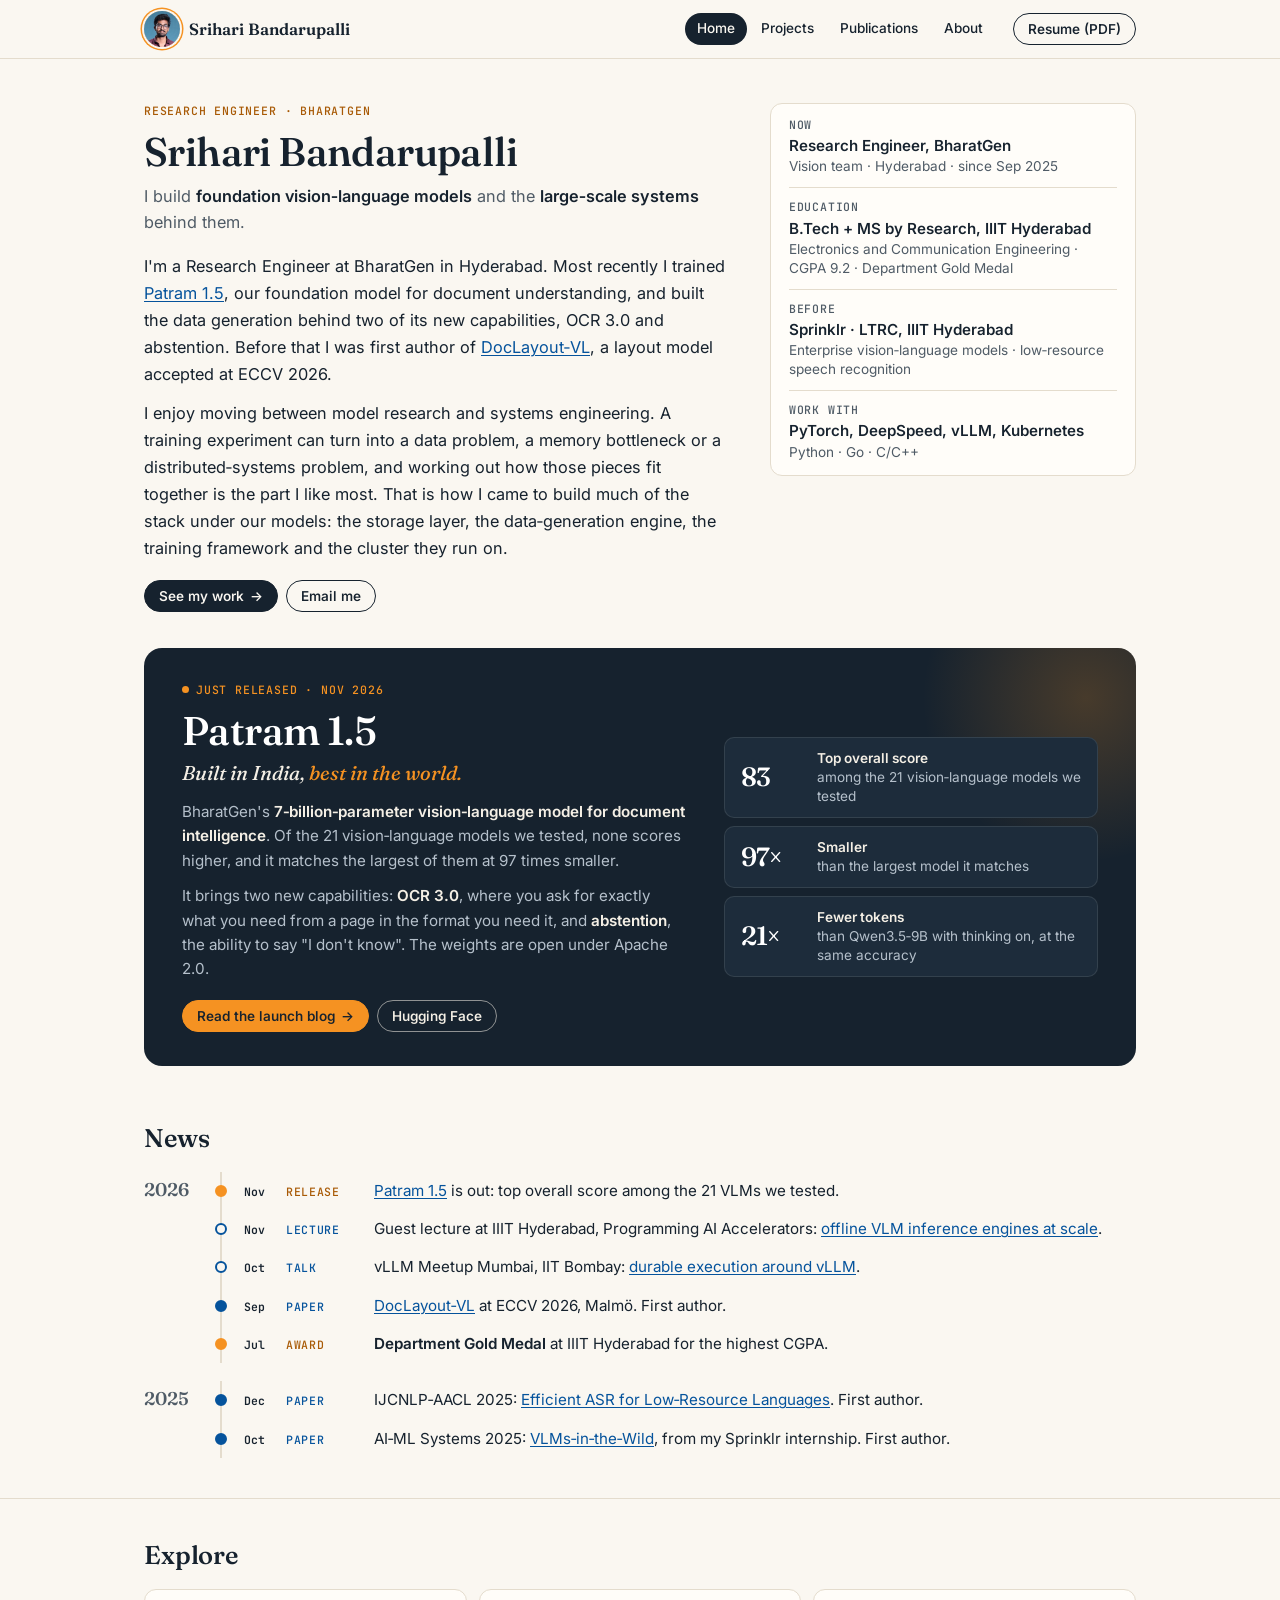
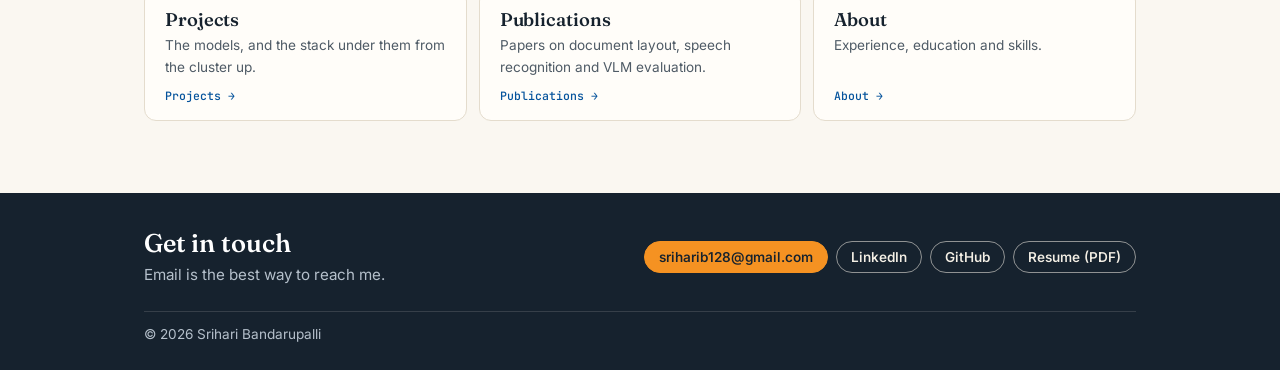
==== commit fe7a634b: "Rebuild portfolio for Patram 1.5 launch New Home (intro, Patram 1.5 banner, News timeline), Projects" ====
--- a/index.html
+++ b/index.html
@@ -4,25 +4,28 @@
 <meta charset="utf-8">
 <meta name="viewport" content="width=device-width, initial-scale=1">
 <title>Srihari Bandarupalli · Research Engineer</title>
-<meta name="description" content="Srihari Bandarupalli, Research Engineer at BharatGen. Foundation models for documents and the infrastructure that trains them.">
+<meta name="description" content="Srihari Bandarupalli, Research Engineer at BharatGen. Foundation vision-language models and the large-scale systems behind them.">
+<meta property="og:title" content="Srihari Bandarupalli · Research Engineer">
+<meta property="og:description" content="Srihari Bandarupalli, Research Engineer at BharatGen. Foundation vision-language models and the large-scale systems behind them.">
+<meta property="og:type" content="website">
+<link rel="icon" href="data:image/svg+xml,%3Csvg xmlns='http://www.w3.org/2000/svg' viewBox='0 0 64 64'%3E%3Crect width='64' height='64' rx='14' fill='%2316222e'/%3E%3Ctext x='32' y='42' font-family='Georgia,serif' font-size='28' font-weight='600' fill='%23faf7f1' text-anchor='middle'%3ESB%3C/text%3E%3C/svg%3E">
 <link rel="preconnect" href="https://fonts.googleapis.com">
 <link rel="preconnect" href="https://fonts.gstatic.com" crossorigin>
 <link rel="stylesheet" href="https://fonts.googleapis.com/css2?family=Fraunces:ital,opsz,wght@0,9..144,400..650;1,9..144,400..600&family=Inter:wght@400..700&family=JetBrains+Mono:wght@400..600&display=swap">
-<link rel="stylesheet" href="assets/site.css">
+<link rel="stylesheet" href="assets/site.css?v=6cde33ee">
 </head>
-<body id="top">
+<body>
 
 <a class="skip" href="#main">Skip to content</a>
 
 <header class="top">
   <div class="wrap">
-    <a class="brand" href="index.html">Srihari Bandarupalli</a>
+    <a class="brand" href="index.html"><img class="brand-photo" src="assets/profile.jpg" width="40" height="40" alt="">Srihari Bandarupalli</a>
     <nav aria-label="Primary">
       <ul>
         <li><a href="index.html" aria-current="page">Home</a></li>
-        <li><a href="research.html">Research</a></li>
-        <li><a href="blogs.html">Blogs</a></li>
         <li><a href="projects.html">Projects</a></li>
+        <li><a href="publications.html">Publications</a></li>
         <li><a href="about.html">About</a></li>
       </ul>
     </nav>
@@ -31,64 +34,109 @@
 </header>
 
 <main id="main">
-  <section class="hero" aria-labelledby="hero-title">
-    <div class="wrap hero-grid">
+
+  <section class="intro" aria-labelledby="intro-title">
+    <div class="wrap">
       <div>
-        <p class="eyebrow"><b>Research Engineer</b> · Foundation models</p>
-        <h1 id="hero-title">I build foundation models, and the <em>infrastructure that trains them.</em></h1>
-        <p class="lede">At BharatGen I designed the task taxonomy and built the question&#8209;answer data for <strong>Patram 1.5</strong>, the team's document foundation model, which now has a 41.3-billion-token training corpus and a 7B model training on 128 GPUs. I first-authored <strong>DocLayout&#8209;VL</strong>, a layout foundation model accepted to ECCV 2026. And I wrote the infrastructure under both: the storage layer, the data-pipeline engine, the training framework, and the cluster tooling the team runs on.</p>
-        <div class="cta">
-          <a class="btn btn-primary" href="research.html">Research</a>
-          <a class="btn" href="projects.html">Projects</a>
-          <a class="btn" href="resume.pdf">Resume (PDF)</a>
+        <div class="who">
+          <p class="eyebrow">Research Engineer · BharatGen</p>
+          <h1 id="intro-title">Srihari Bandarupalli</h1>
+          <p class="role">I build <b>foundation vision&#8209;language models</b> and the <b>large&#8209;scale systems</b> behind them.</p>
+        </div>
+        <div class="story">
+          <p>I'm a Research Engineer at BharatGen in Hyderabad. Most recently I trained <a href="https://bharatgen.com/blogs/introducing-patram-1-5/">Patram 1.5</a>, our foundation model for document understanding, and built the data generation behind two of its new capabilities, OCR 3.0 and abstention. Before that I was first author of <a href="https://doclayoutvl.github.io/">DocLayout&#8209;VL</a>, a layout model accepted at ECCV 2026.</p>
+          <p>I enjoy moving between model research and systems engineering. A training experiment can turn into a data problem, a memory bottleneck or a distributed&#8209;systems problem, and working out how those pieces fit together is the part I like most. That is how I came to build much of the stack under our models: the storage layer, the data&#8209;generation engine, the training framework and the cluster they run on.</p>
+        </div>
+        <div class="actions">
+          <a class="btn primary" href="projects.html">See my work <span class="arrow" aria-hidden="true">→</span></a>
+          <a class="btn" href="mailto:sriharib128@gmail.com">Email me</a>
         </div>
       </div>
-      <dl class="facts">
-        <div><dt>Currently</dt><dd>Research Engineer, BharatGen<small>Vision Team · Sept 2025 – present</small></dd></div>
-        <div><dt>Education</dt><dd>B.Tech + MS by Research (ECE), IIIT Hyderabad<small>2021 – 2026 · CGPA 9.2 · Department Gold Medal</small></dd></div>
-        <div><dt>Focus</dt><dd>Foundation models, ML infrastructure, distributed systems<small>Python · Go · C/C++</small></dd></div>
-        <div><dt>Contact</dt><dd><a href="mailto:sriharib128@gmail.com">sriharib128@gmail.com</a><small>Hyderabad, India</small></dd></div>
+      <dl class="glance">
+        <div><dt>Now</dt><dd>Research Engineer, BharatGen<small>Vision team · Hyderabad · since Sep 2025</small></dd></div>
+        <div><dt>Education</dt><dd>B.Tech + MS by Research, IIIT Hyderabad<small>Electronics and Communication Engineering · CGPA 9.2 · Department Gold Medal</small></dd></div>
+        <div><dt>Before</dt><dd>Sprinklr · LTRC, IIIT Hyderabad<small>Enterprise vision&#8209;language models · low&#8209;resource speech recognition</small></dd></div>
+        <div><dt>Work with</dt><dd>PyTorch, DeepSpeed, vLLM, Kubernetes<small>Python · Go · C/C++</small></dd></div>
       </dl>
     </div>
   </section>
 
-  <section class="section" aria-labelledby="hl-title">
+  <section class="banner-wrap" aria-labelledby="patram-title">
     <div class="wrap">
-      <div class="section-head"><h2 id="hl-title">Highlights</h2></div>
-      <ul class="highlights">
-        <li><span class="label">ECCV 2026</span><div><a href="research.html#doclayout-vl">DocLayout&#8209;VL</a> accepted, first author. It scores 79.4 on a new layout benchmark against 45.8 for the best fine-tuned baseline.</div></li>
-        <li><span class="label">Patram 1.5</span><div>Task taxonomy and question&#8209;answer data for the team's document model. The training corpus is 50.8M examples and 41.3B tokens, and a 7B model is training on 128 GPUs. <a href="research.html#patram-1-5">Details</a></div></li>
-        <li><span class="label">Pipelines</span><div>Patram&#8209;Ingest ran 8.47M prompts through a 27B model, scaling from 5 to 24 nodes unattended, with 99.977% completed. <a href="projects.html#patram-ingest">Details</a></div></li>
-        <li><span class="label">Storage</span><div>Patram&#8209;FS cut the storage requests in a training run from about 10 million to about 200. <a href="projects.html#patram-fs">Details</a></div></li>
-        <li><span class="label">Training</span><div>The training framework went from one document per GPU to six, and keeps 97.8% of single&#8209;node bandwidth across two nodes. <a href="projects.html#training-framework">Details</a></div></li>
-        <li><span class="label">IJCNLP-AACL 2025</span><div>First-author paper on speech recognition for low-resource languages. <a href="research.html#publications">All publications</a></div></li>
-      </ul>
+      <div class="banner">
+        <div>
+          <p class="eyebrow"><span class="dot" aria-hidden="true"></span>Just released · Nov 2026</p>
+          <h2 id="patram-title">Patram 1.5</h2>
+          <p class="tagline">Built in India, <em>best in the world.</em></p>
+          <p>BharatGen's <b>7&#8209;billion&#8209;parameter vision&#8209;language model for document intelligence</b>. Of the 21 vision&#8209;language models we tested, none scores higher, and it matches the largest of them at 97 times smaller.</p>
+          <p>It brings two new capabilities: <b>OCR 3.0</b>, where you ask for exactly what you need from a page in the format you need it, and <b>abstention</b>, the ability to say "I don't know". The weights are open under Apache 2.0.</p>
+          <div class="actions">
+            <a class="btn primary" href="https://bharatgen.com/blogs/introducing-patram-1-5/">Read the launch blog <span class="arrow" aria-hidden="true">→</span></a>
+            <a class="btn" href="https://huggingface.co/bharatgenai/Patram1.5-7B">Hugging Face</a>
+          </div>
+        </div>
+        <dl class="figures">
+          <div><dt>83</dt><dd><b>Top overall score</b>among the 21 vision&#8209;language models we tested</dd></div>
+          <div><dt>97×</dt><dd><b>Smaller</b>than the largest model it matches</dd></div>
+          <div><dt>21×</dt><dd><b>Fewer tokens</b>than Qwen3.5&#8209;9B with thinking on, at the same accuracy</dd></div>
+        </dl>
+      </div>
+    </div>
+  </section>
+
+  <section class="section" aria-labelledby="news-title">
+    <div class="wrap">
+      <div class="section-head"><h2 id="news-title">News</h2></div>
+      <div class="tl tl-news">
+        <div class="tl-year">
+          <h3>2026</h3>
+          <ol>
+            <li class="k-release"><p class="tl-meta"><time datetime="2026-11">Nov</time><span>Release</span></p><p><a href="https://bharatgen.com/blogs/introducing-patram-1-5/">Patram 1.5</a> is out: top overall score among the 21 VLMs we tested.</p></li>
+            <li class="k-talk"><p class="tl-meta"><time datetime="2026-11-05">Nov</time><span>Lecture</span></p><p>Guest lecture at IIIT Hyderabad, Programming AI Accelerators: <a href="https://sriharib128.github.io/programming-for-ai-lecture/">offline VLM inference engines at scale</a>.</p></li>
+            <li class="k-talk"><p class="tl-meta"><time datetime="2026-10-24">Oct</time><span>Talk</span></p><p>vLLM Meetup Mumbai, IIT Bombay: <a href="https://sriharib128.github.io/patram-ingest-slides/">durable execution around vLLM</a>.</p></li>
+            <li class="k-paper"><p class="tl-meta"><time datetime="2026-09">Sep</time><span>Paper</span></p><p><a href="https://doclayoutvl.github.io/">DocLayout&#8209;VL</a> at ECCV 2026, Malmö. First author.</p></li>
+            <li class="k-award"><p class="tl-meta"><time datetime="2026-07">Jul</time><span>Award</span></p><p><b>Department Gold Medal</b> at IIIT Hyderabad for the highest CGPA.</p></li>
+          </ol>
+        </div>
+        <div class="tl-year">
+          <h3>2025</h3>
+          <ol>
+            <li class="k-paper"><p class="tl-meta"><time datetime="2025-12">Dec</time><span>Paper</span></p><p>IJCNLP&#8209;AACL 2025: <a href="https://aclanthology.org/2025.findings-ijcnlp.99/">Efficient ASR for Low&#8209;Resource Languages</a>. First author.</p></li>
+            <li class="k-paper"><p class="tl-meta"><time datetime="2025-10">Oct</time><span>Paper</span></p><p>AI&#8209;ML Systems 2025: <a href="https://arxiv.org/abs/2509.06994">VLMs&#8209;in&#8209;the&#8209;Wild</a>, from my Sprinklr internship. First author.</p></li>
+          </ol>
+        </div>
+      </div>
     </div>
   </section>
 
   <section class="section" aria-labelledby="explore-title">
     <div class="wrap">
-      <div class="section-head"><h2 id="explore-title">Sections</h2></div>
+      <div class="section-head"><h2 id="explore-title">Explore</h2></div>
       <div class="tiles">
-        <a class="tile" href="research.html"><h3>Research</h3><p>DocLayout&#8209;VL, the Patram 1.5 task taxonomy and training data, and publications.</p><span class="go">Open Research</span></a>
-        <a class="tile" href="blogs.html"><h3>Blogs</h3><p>Technical write-ups of the systems built at BharatGen.</p><span class="go">Open Blogs</span></a>
-        <a class="tile" href="projects.html"><h3>Projects</h3><p>The infrastructure under the models: storage, pipelines, training and cluster operations.</p><span class="go">Open Projects</span></a>
-        <a class="tile" href="about.html"><h3>About</h3><p>Experience, education and skills.</p><span class="go">Open About</span></a>
+        <a class="tile" href="projects.html"><h3>Projects</h3><p>The models, and the stack under them from the cluster up.</p><span class="go">Projects →</span></a>
+        <a class="tile" href="publications.html"><h3>Publications</h3><p>Papers on document layout, speech recognition and VLM evaluation.</p><span class="go">Publications →</span></a>
+        <a class="tile" href="about.html"><h3>About</h3><p>Experience, education and skills.</p><span class="go">About →</span></a>
       </div>
     </div>
   </section>
+
 </main>
 
-<footer id="contact" class="contact">
+<footer class="contact" aria-labelledby="contact-title">
   <div class="wrap">
-    <h2>Contact</h2>
-    <p>I'm looking for roles centred on training foundation models, including building the infrastructure that makes training at scale possible. Based in Hyderabad.</p>
-    <div class="cta">
-      <a class="btn btn-primary" href="mailto:sriharib128@gmail.com">sriharib128@gmail.com</a>
-      <a class="btn" href="resume.pdf">Resume (PDF)</a>
-      <a class="btn" href="https://www.linkedin.com/in/srihari-bandarupalli">LinkedIn</a>
-      <a class="btn" href="https://github.com/sriharib128">GitHub</a>
+    <div class="contact-grid">
+      <div>
+        <h2 id="contact-title">Get in touch</h2>
+        <p>Email is the best way to reach me.</p>
+      </div>
+      <div class="actions">
+        <a class="btn primary" href="mailto:sriharib128@gmail.com">sriharib128@gmail.com</a>
+        <a class="btn" href="https://www.linkedin.com/in/srihari-bandarupalli">LinkedIn</a>
+        <a class="btn" href="https://github.com/sriharib128">GitHub</a>
+        <a class="btn" href="resume.pdf">Resume (PDF)</a>
+      </div>
     </div>
+    <p class="fine">© 2026 Srihari Bandarupalli</p>
   </div>
 </footer>
 
--- a/assets/site.css
+++ b/assets/site.css
@@ -1,188 +1,378 @@
-/* Shared by every page of the portfolio. Palette and fonts follow the Patram-FS and Patram-Ingest write-ups. */
+/* Srihari Bandarupalli · portfolio
+   Palette and type shared with the technical write-ups.
+
+   Type scale, used everywhere (never set a font size outside these tokens):
+     --t-h1     page titles and the name on Home
+     --t-h2     section headings (News, Models, Experience ...): always the largest thing in a section
+     --t-h3     item titles inside a section (a project, a role, a paper)
+     --t-lede   intro paragraphs at the top of a page
+     --t-body   running text
+     --t-small  secondary text: places, stacks, notes
+     --t-meta   mono labels: dates, venues, kinds */
+
 :root {
-  --brand-blue: #05539c; --brand-orange: #f59222;
-  --bg: #faf7f1; --surface: #ffffff; --surface-2: #f3eee4;
-  --ink: #16222e; --ink-2: #3a4857; --muted: #5b6b7a; --line: #e5dfd3; --line-strong: #cfc7b6;
-  --blue: #05539c; --orange: #f59222; --orange-ink: #a85a06;
-  --good: #0e7c61; --orange-wash: #fdf0de; --blue-wash: #e1ecf7; --good-wash: #e2f1ec;
-  --shadow: 22 34 46;
-  --display: "Fraunces", "Iowan Old Style", Georgia, serif;
-  --body: "Inter", "Segoe UI", system-ui, -apple-system, sans-serif;
+  --paper: #faf7f1;
+  --card: #fffdf9;
+  --ink: #16222e;
+  --muted: #4f5b66;
+  --line: #e4dccd;
+  --blue: #05539c;
+  --orange: #f59222;
+  --orange-ink: #a85a06;
+  --night: #16222e;
+  --night-2: #1d2c3b;
+  --night-ink: #f4efe5;
+  --night-muted: #b5c0cb;
+
+  --serif: "Fraunces", Georgia, "Times New Roman", serif;
+  --sans: "Inter", system-ui, -apple-system, "Segoe UI", sans-serif;
   --mono: "JetBrains Mono", ui-monospace, "SFMono-Regular", Menlo, monospace;
-  --wrap: 1120px; --text: 720px; --gutter: clamp(18px, 4vw, 40px);
-  --radius: 16px; --radius-sm: 10px;
+
+  --t-h1: clamp(2rem, 4vw, 2.5rem);
+  --t-h2: 1.6rem;
+  --t-h3: 1.15rem;
+  --t-lede: 1.02rem;
+  --t-body: 0.95rem;
+  --t-small: 0.85rem;
+  --t-meta: 0.72rem;
+
+  --label: 9.5rem;   /* left label column for dated and labelled rows */
+  --wrap: 1040px;
+  --r: 12px;
 }
 
 *, *::before, *::after { box-sizing: border-box; }
-html { -webkit-text-size-adjust: 100%; scroll-padding-top: 84px; }
-body { margin: 0; min-width: 320px; background: var(--bg); color: var(--ink); font-family: var(--body); font-size: 17px; line-height: 1.65; -webkit-font-smoothing: antialiased; overflow-x: hidden; }
-h1, h2, h3, h4, p, dl, dd, ul, ol, figure { margin: 0; }
-ul, ol { padding: 0; }
-h1, h2, h3 { font-family: var(--display); font-weight: 500; text-wrap: balance; }
-a { color: var(--blue); text-underline-offset: 3px; }
-a:hover { color: var(--ink); }
-:focus-visible { outline: 2px solid var(--orange); outline-offset: 3px; border-radius: 4px; }
-code { font-family: var(--mono); font-size: .88em; }
-.wrap { width: min(var(--wrap), 100% - 2 * var(--gutter)); margin-inline: auto; }
-
-.skip { position: absolute; left: -999px; top: 0; z-index: 100; background: var(--ink); color: var(--bg); padding: 10px 14px; border-radius: 8px; }
-.skip:focus { left: 12px; top: 12px; }
-
-/* top bar */
-.top { position: sticky; top: 0; z-index: 50; background: color-mix(in srgb, var(--bg) 88%, transparent); backdrop-filter: blur(12px) saturate(1.2); border-bottom: 1px solid var(--line); }
-.top .wrap { display: flex; align-items: center; gap: 18px; min-height: 62px; }
-.brand { font-family: var(--display); font-weight: 600; font-size: 20px; letter-spacing: -.01em; color: var(--ink); text-decoration: none; white-space: nowrap; }
-.top nav { margin-left: auto; min-width: 0; }
-.top nav ul { display: flex; align-items: center; gap: 4px; list-style: none; }
-.top nav a { display: inline-flex; align-items: center; gap: 7px; padding: 6px 12px; border: 1px solid transparent; border-radius: 999px; font-size: 14px; font-weight: 500; color: var(--muted); text-decoration: none; white-space: nowrap; }
-.top nav a:hover { color: var(--ink); }
-.top nav a[aria-current="page"] { color: var(--ink); background: var(--surface); border-color: var(--line); }
-.top nav a[aria-current="page"]::before { content: ""; width: 6px; height: 6px; border-radius: 50%; background: var(--orange); box-shadow: 0 0 0 3px color-mix(in srgb, var(--orange) 25%, transparent); }
-.btn { display: inline-flex; align-items: center; gap: 8px; padding: 8px 16px; border: 1px solid var(--ink); border-radius: 999px; background: transparent; color: var(--ink); font-size: 14px; font-weight: 600; text-decoration: none; white-space: nowrap; }
-.btn:hover { background: var(--ink); color: var(--bg); }
-.btn-primary { background: var(--ink); color: var(--bg); }
-.btn-primary:hover { background: var(--blue); border-color: var(--blue); color: #fff; }
-@media (max-width: 800px) {
-  .top .wrap { flex-wrap: wrap; row-gap: 4px; padding: 8px 0; }
-  .top nav { order: 3; flex: 0 0 100%; margin-left: 0; overflow-x: auto; scrollbar-width: none; }
-  .top nav a { padding: 6px 10px; }
-  .top .btn { margin-left: auto; }
-}
-
-/* headings and eyebrows */
-.eyebrow { display: inline-flex; align-items: center; gap: 10px; font-family: var(--mono); font-size: 12.5px; font-weight: 500; letter-spacing: .12em; text-transform: uppercase; color: var(--muted); }
-.eyebrow::before { content: ""; width: 28px; height: 1px; background: currentColor; opacity: .6; }
-.eyebrow b { color: var(--orange-ink); font-weight: 600; }
-h1 em, h2 em { color: var(--orange-ink); }
-
-/* hero (home) */
-.hero { padding: clamp(40px, 8vh, 96px) 0 clamp(36px, 6vh, 72px); }
-.hero-grid { display: grid; grid-template-columns: minmax(0, 1.25fr) minmax(0, .75fr); gap: clamp(28px, 4vw, 64px); align-items: center; }
-.hero h1 { margin-top: 18px; font-size: clamp(38px, 5.2vw, 70px); line-height: 1.03; letter-spacing: -.03em; }
-.lede { margin-top: 22px; max-width: 38em; font-size: clamp(16px, 1.3vw, 18px); line-height: 1.6; color: var(--ink-2); }
-.lede strong { color: var(--ink); font-weight: 600; }
-.cta { display: flex; flex-wrap: wrap; gap: 10px; margin-top: 28px; }
-.facts { padding: 22px 24px; background: var(--surface); border: 1px solid var(--line); border-radius: var(--radius); box-shadow: 0 30px 80px -40px rgb(var(--shadow) / .45); }
-.facts > div + div { margin-top: 16px; padding-top: 16px; border-top: 1px solid var(--line); }
-.facts dt { font-family: var(--mono); font-size: 11.5px; letter-spacing: .1em; text-transform: uppercase; color: var(--muted); }
-.facts dd { margin-top: 4px; font-size: 15.5px; line-height: 1.45; }
-.facts small { display: block; margin-top: 2px; font-size: 13.5px; color: var(--muted); }
-@media (max-width: 880px) { .hero-grid { grid-template-columns: 1fr; } }
-
-/* page head (inner pages) */
-.page-head { padding: clamp(40px, 7vh, 80px) 0 12px; }
-.page-head h1 { margin-top: 16px; max-width: 18em; font-size: clamp(34px, 4.4vw, 56px); line-height: 1.05; letter-spacing: -.025em; }
-.page-head p { margin-top: 16px; max-width: 40em; color: var(--ink-2); font-size: clamp(16px, 1.3vw, 18px); line-height: 1.6; }
-
-/* sections */
-.section { padding: clamp(32px, 5vw, 56px) 0 0; }
-.section-head h2 { font-size: clamp(26px, 3vw, 38px); line-height: 1.1; letter-spacing: -.02em; }
-.section-head p { margin-top: 10px; max-width: 42em; color: var(--muted); }
-.section-head + * { margin-top: 24px; }
-
-/* highlights (home) */
-.highlights { list-style: none; background: var(--surface); border: 1px solid var(--line); border-radius: var(--radius); overflow: hidden; }
-.highlights li { display: grid; grid-template-columns: 170px minmax(0, 1fr); gap: 8px 24px; padding: 16px 24px; }
-.highlights li + li { border-top: 1px solid var(--line); }
-.highlights .label { font-family: var(--mono); font-size: 12.5px; letter-spacing: .06em; text-transform: uppercase; color: var(--orange-ink); padding-top: 3px; }
-@media (max-width: 640px) { .highlights li { grid-template-columns: 1fr; padding: 14px 18px; } }
-
-/* section cards (home) */
-.tiles { display: grid; grid-template-columns: repeat(auto-fit, minmax(240px, 1fr)); gap: 16px; }
-.tile { display: block; padding: 22px 24px; background: var(--surface); border: 1px solid var(--line); border-radius: var(--radius); color: var(--ink); text-decoration: none; transition: border-color .2s, transform .2s; }
-.tile:hover { border-color: var(--ink); color: var(--ink); transform: translateY(-2px); }
-.tile h3 { font-size: 22px; letter-spacing: -.01em; }
-.tile p { margin-top: 8px; font-size: 15px; line-height: 1.55; color: var(--muted); }
-.tile .go { display: inline-block; margin-top: 12px; font-size: 14px; font-weight: 600; color: var(--blue); }
-
-/* chips and tags */
-.tag { display: inline-flex; align-items: center; padding: 4px 11px; border: 1px solid var(--line); border-radius: 999px; background: var(--surface-2); font-family: var(--mono); font-size: 11.5px; letter-spacing: .06em; text-transform: uppercase; color: var(--muted); white-space: nowrap; }
-.tag.private { background: var(--orange-wash); border-color: #f0d3a8; color: var(--orange-ink); }
-.badge { display: inline-block; margin-left: 8px; padding: 1px 9px; border-radius: 999px; background: var(--blue-wash); color: var(--blue); font-family: var(--mono); font-size: 11px; letter-spacing: .05em; text-transform: uppercase; vertical-align: 2px; white-space: nowrap; }
-
-/* work cards */
-.work-grid { display: grid; gap: 20px; }
-.work { padding: clamp(20px, 3vw, 32px); background: var(--surface); border: 1px solid var(--line); border-radius: var(--radius); }
-.work > header { display: flex; flex-wrap: wrap; align-items: center; justify-content: space-between; gap: 8px 16px; }
-.work h3 { font-size: clamp(24px, 2.4vw, 30px); letter-spacing: -.015em; }
-.work dl { margin-top: 18px; }
-.work dl > div { display: grid; grid-template-columns: 110px minmax(0, 1fr); gap: 4px 24px; padding: 14px 0; border-top: 1px solid var(--line); }
-.work dt { padding-top: 3px; font-family: var(--mono); font-size: 11.5px; letter-spacing: .1em; text-transform: uppercase; color: var(--muted); }
-.work dd { color: var(--ink-2); }
-.work dd code { background: var(--surface-2); padding: 1px 5px; border-radius: 4px; }
-ul.measured { list-style: none; }
-ul.measured li { position: relative; padding-left: 18px; }
-ul.measured li + li { margin-top: 8px; }
-ul.measured li::before { content: ""; position: absolute; left: 0; top: .7em; width: 6px; height: 6px; border-radius: 50%; background: var(--orange); }
-.links { margin-top: 6px; padding-top: 14px; border-top: 1px solid var(--line); font-size: 15px; }
-.links .note { color: var(--muted); }
-@media (max-width: 640px) { .work dl > div { grid-template-columns: 1fr; } }
-
-/* stack */
-.strata { list-style: none; position: relative; display: grid; gap: 12px; padding-left: 22px; }
-.strata::before { content: ""; position: absolute; left: 0; top: 6px; bottom: 6px; width: 4px; border-radius: 3px; background: linear-gradient(var(--brand-blue), var(--brand-orange)); }
-.stratum { display: grid; grid-template-columns: 110px minmax(0, 1fr) minmax(0, 230px); gap: 8px 24px; align-items: start; padding: 18px 22px; background: var(--surface); border: 1px solid var(--line); border-radius: var(--radius-sm); }
-.stratum .layer { padding-top: 5px; font-family: var(--mono); font-size: 11.5px; letter-spacing: .1em; text-transform: uppercase; color: var(--orange-ink); font-weight: 600; }
-.stratum h3 { font-size: 20px; letter-spacing: -.01em; }
-.stratum p { margin-top: 4px; font-size: 15px; line-height: 1.55; color: var(--ink-2); }
-.metric b { display: block; font-family: var(--display); font-weight: 600; font-size: 22px; line-height: 1.15; letter-spacing: -.01em; }
-.metric span { display: block; margin-top: 3px; font-size: 13px; line-height: 1.4; color: var(--muted); }
-@media (max-width: 860px) { .stratum { grid-template-columns: 1fr; } .stratum .layer { padding-top: 0; } }
-
-/* also built */
-.also { list-style: none; display: grid; gap: 12px; }
-.also li { padding: 20px 24px; background: var(--surface); border: 1px solid var(--line); border-radius: var(--radius-sm); }
-.also h3 { font-size: 20px; letter-spacing: -.01em; }
-.also h3 small { margin-left: 10px; font-family: var(--mono); font-weight: 400; font-size: 12px; letter-spacing: .04em; color: var(--muted); }
-.also p { margin-top: 6px; font-size: 15.5px; color: var(--ink-2); max-width: 62em; }
-
-/* blog entries */
-.posts { display: grid; gap: 16px; }
-.post { padding: clamp(20px, 3vw, 30px); background: var(--surface); border: 1px solid var(--line); border-radius: var(--radius); }
-.post .meta { display: flex; flex-wrap: wrap; align-items: center; gap: 8px 10px; }
-.post h2 { margin-top: 14px; font-size: clamp(24px, 2.6vw, 32px); line-height: 1.12; letter-spacing: -.015em; }
-.post p { margin-top: 10px; max-width: 46em; color: var(--ink-2); }
-.post .read { display: inline-block; margin-top: 14px; font-weight: 600; font-size: 15px; }
-.post .soon { margin-top: 14px; font-size: 14px; color: var(--muted); }
-
-/* publications */
-.pubs { list-style: none; background: var(--surface); border: 1px solid var(--line); border-radius: var(--radius); overflow: hidden; }
-.pubs li { display: grid; grid-template-columns: 170px minmax(0, 1fr); gap: 6px 24px; padding: 16px 24px; }
-.pubs li + li { border-top: 1px solid var(--line); }
-.pubs .venue { font-family: var(--mono); font-size: 12.5px; letter-spacing: .06em; text-transform: uppercase; color: var(--orange-ink); padding-top: 3px; }
-.pubs .title { font-weight: 500; }
-.pubs .meta { margin-top: 2px; font-size: 14px; color: var(--muted); }
-@media (max-width: 640px) { .pubs li { grid-template-columns: 1fr; padding: 14px 18px; } }
-
-/* experience and about */
-.xp { list-style: none; background: var(--surface); border: 1px solid var(--line); border-radius: var(--radius); overflow: hidden; }
-.xp li { display: grid; grid-template-columns: 170px minmax(0, 1fr); gap: 6px 24px; padding: 20px 24px; }
-.xp li + li { border-top: 1px solid var(--line); }
-.xp .when { font-family: var(--mono); font-size: 12.5px; letter-spacing: .04em; color: var(--muted); padding-top: 4px; }
-.xp h3 { font-size: 21px; letter-spacing: -.01em; }
-.xp h3 span { font-family: var(--body); font-weight: 400; font-size: 16px; color: var(--muted); }
-.xp p { margin-top: 6px; font-size: 15.5px; color: var(--ink-2); }
-.cols { display: grid; grid-template-columns: repeat(auto-fit, minmax(300px, 1fr)); gap: 20px; }
-.block { padding: 22px 24px; background: var(--surface); border: 1px solid var(--line); border-radius: var(--radius); }
-.block h3 { font-size: 22px; letter-spacing: -.01em; }
-.block p, .block li { margin-top: 10px; font-size: 15.5px; color: var(--ink-2); }
-.block ul { list-style: none; }
-.block p b, .block li b { color: var(--ink); font-weight: 600; }
-.skills { margin-top: 10px; }
-.skills dt { margin-top: 12px; font-family: var(--mono); font-size: 11.5px; letter-spacing: .1em; text-transform: uppercase; color: var(--muted); }
-.skills dd { margin-top: 2px; font-size: 15.5px; color: var(--ink-2); }
-@media (max-width: 640px) { .xp li { grid-template-columns: 1fr; padding: 16px 18px; } }
-
-/* contact footer */
-.contact { margin-top: clamp(48px, 7vw, 88px); padding: clamp(32px, 5vw, 52px) 0; background: var(--surface-2); border-top: 1px solid var(--line); }
-.contact h2 { font-size: clamp(26px, 3vw, 36px); letter-spacing: -.02em; }
-.contact p { margin-top: 10px; max-width: 40em; color: var(--ink-2); }
-.contact .cta { margin-top: 20px; }
-
-@media (prefers-reduced-motion: reduce) { * { transition: none !important; } .tile:hover { transform: none; } }
+html { -webkit-text-size-adjust: 100%; scroll-behavior: smooth; }
+body {
+  margin: 0;
+  background: var(--paper);
+  color: var(--ink);
+  font: 400 var(--t-body)/1.6 var(--sans);
+  text-rendering: optimizeLegibility;
+}
+h1, h2, h3 { font-family: var(--serif); font-weight: 560; line-height: 1.25; margin: 0; letter-spacing: -0.005em; }
+p { margin: 0 0 0.75em; }
+p:last-child { margin-bottom: 0; }
+ul, ol, dl { margin: 0; padding: 0; }
+a { color: var(--blue); text-decoration: underline; text-decoration-thickness: 1px; text-underline-offset: 2px; }
+a:hover { text-decoration-thickness: 2px; }
+:focus-visible { outline: 3px solid var(--orange); outline-offset: 2px; border-radius: 4px; }
+b, strong { font-weight: 620; }
+
+.wrap { max-width: var(--wrap); margin: 0 auto; padding: 0 24px; }
+
+.skip { position: absolute; left: -9999px; top: 8px; background: var(--ink); color: var(--paper); padding: 6px 12px; border-radius: 8px; z-index: 10; }
+.skip:focus { left: 12px; }
+
+.eyebrow {
+  font: 500 var(--t-meta)/1.4 var(--mono);
+  letter-spacing: 0.07em;
+  text-transform: uppercase;
+  color: var(--orange-ink);
+  margin: 0 0 8px;
+}
+
+/* ---------- Buttons (header, banner, footer only) ---------- */
+.btn {
+  display: inline-flex; align-items: center; gap: 6px;
+  padding: 7px 14px;
+  border: 1px solid var(--ink);
+  border-radius: 999px;
+  color: var(--ink);
+  background: transparent;
+  font: 560 var(--t-small)/1.2 var(--sans);
+  text-decoration: none;
+  white-space: nowrap;
+}
+.btn:hover { background: var(--ink); color: var(--paper); }
+.btn.primary { background: var(--ink); color: var(--paper); }
+.btn.primary:hover { background: var(--blue); border-color: var(--blue); }
+.btn .arrow { transition: transform .15s ease; }
+.btn:hover .arrow { transform: translateX(2px); }
+.actions { display: flex; flex-wrap: wrap; gap: 8px; }
+
+/* ---------- Header ---------- */
+.top { border-bottom: 1px solid var(--line); background: var(--paper); }
+.top .wrap { display: flex; align-items: center; gap: 18px; min-height: 58px; flex-wrap: wrap; padding-top: 8px; padding-bottom: 8px; }
+.brand { font: 600 1.02rem/1 var(--serif); color: var(--ink); text-decoration: none; margin-right: auto; display: inline-flex; align-items: center; gap: 9px; }
+.brand-photo { width: 36px; height: 36px; border-radius: 50%; object-fit: cover; box-shadow: 0 0 0 2px var(--paper), 0 0 0 3.5px var(--orange); }
+.top nav ul { list-style: none; display: flex; flex-wrap: wrap; gap: 2px; }
+.top nav a { display: block; padding: 5px 12px; border-radius: 999px; color: var(--ink); text-decoration: none; font-weight: 500; font-size: var(--t-small); }
+.top nav a:hover { background: #efe8da; }
+.top nav a[aria-current="page"] { background: var(--ink); color: var(--paper); }
+
+/* ---------- Sections ---------- */
+.section { padding: 40px 0; }
+.section + .section { border-top: 1px solid var(--line); }
+.section-head, .group-head { margin-bottom: 18px; }
+.section-head h2, .group-head h2 { font-size: var(--t-h2); }
+.group-head p { color: var(--muted); margin: 4px 0 0; max-width: 64ch; }
+
+/* ---------- Inner page header ---------- */
+.page-head { padding: 44px 0 12px; }
+.page-head h1 { font-size: var(--t-h1); font-weight: 540; letter-spacing: -0.015em; margin-bottom: 12px; }
+.page-head .lede { font-size: var(--t-lede); line-height: 1.65; max-width: 70ch; }
+.about-head .wrap { display: grid; grid-template-columns: 11rem minmax(0, 1fr); gap: 36px; align-items: start; }
+.portrait { width: 11rem; height: 11rem; border-radius: 50%; object-fit: cover; border: 4px solid var(--card); box-shadow: 0 0 0 2px var(--orange), 0 8px 22px rgba(22,34,46,.14); margin-top: 4px; }
+
+/* ---------- Home: intro ---------- */
+.intro { padding: 44px 0 32px; }
+.intro .wrap { display: grid; grid-template-columns: minmax(0, 1.6fr) minmax(0, 1fr); gap: 40px; align-items: start; }
+.who { margin-bottom: 18px; }
+.intro h1 { font-size: var(--t-h1); font-weight: 540; letter-spacing: -0.015em; margin-bottom: 6px; }
+.intro .role { font-size: var(--t-lede); color: var(--muted); margin: 0; }
+.intro .role b { color: var(--ink); font-weight: 600; }
+.story p { font-size: var(--t-lede); line-height: 1.65; max-width: 64ch; }
+.intro .actions { margin-top: 18px; }
+
+.glance { background: var(--card); border: 1px solid var(--line); border-radius: var(--r); padding: 2px 18px; }
+.glance div { padding: 11px 0; border-bottom: 1px solid var(--line); }
+.glance div:last-child { border-bottom: 0; }
+.glance dt { font: 500 var(--t-meta)/1.4 var(--mono); letter-spacing: 0.07em; text-transform: uppercase; color: var(--muted); margin-bottom: 2px; }
+.glance dd { margin: 0; font-weight: 580; line-height: 1.4; }
+.glance dd small { display: block; font-weight: 400; color: var(--muted); font-size: var(--t-small); margin-top: 1px; }
+
+/* ---------- Home: Patram 1.5 banner ---------- */
+.banner-wrap { padding: 4px 0 16px; }
+.banner {
+  position: relative;
+  overflow: hidden;
+  background: var(--night);
+  color: var(--night-ink);
+  border-radius: 18px;
+  padding: 34px 38px;
+  display: grid;
+  grid-template-columns: minmax(0, 1.35fr) minmax(0, 1fr);
+  gap: 36px;
+  align-items: center;
+}
+.banner::before {
+  content: "";
+  position: absolute;
+  right: -120px; top: -120px;
+  width: 340px; height: 340px;
+  border-radius: 50%;
+  background: radial-gradient(circle, rgba(245,146,34,.22), rgba(245,146,34,0) 68%);
+  pointer-events: none;
+}
+.banner > * { position: relative; }
+.banner .eyebrow { color: var(--orange); }
+.banner .eyebrow .dot { display: inline-block; width: 7px; height: 7px; border-radius: 50%; background: var(--orange); margin-right: 7px; vertical-align: 1px; }
+.banner h2 { font-size: var(--t-h1); font-weight: 540; letter-spacing: -0.015em; color: #fff; }
+.banner .tagline { font: italic 450 1.25rem/1.3 var(--serif); color: var(--night-ink); margin: 4px 0 14px; }
+.banner .tagline em { color: var(--orange); }
+.banner p { color: var(--night-muted); max-width: 58ch; }
+.banner p b { color: var(--night-ink); }
+.banner .actions { margin-top: 18px; }
+.banner .btn { border-color: rgba(244,239,229,.55); color: var(--night-ink); }
+.banner .btn:hover { background: var(--night-ink); color: var(--night); border-color: var(--night-ink); }
+.banner .btn.primary { background: var(--orange); border-color: var(--orange); color: var(--night); }
+.banner .btn.primary:hover { background: #ffb156; border-color: #ffb156; color: var(--night); }
+
+.figures { display: grid; gap: 8px; }
+.figures div { background: var(--night-2); border: 1px solid rgba(244,239,229,.1); border-radius: 10px; padding: 11px 16px; display: grid; grid-template-columns: 4rem 1fr; gap: 12px; align-items: center; }
+.figures dt { font: 540 1.65rem/1 var(--serif); color: #fff; letter-spacing: -0.02em; }
+.figures dd { margin: 0; color: var(--night-muted); font-size: var(--t-small); line-height: 1.4; }
+.figures dd b { display: block; color: var(--night-ink); font-weight: 600; }
+
+/* ---------- Timeline: News (Home) and Publications ---------- */
+.tl { display: grid; gap: 18px; }
+.tl-year { display: grid; grid-template-columns: 4rem 1fr; gap: 12px; }
+.tl-year > h2, .tl-year > h3 { font: 560 var(--t-h3)/1 var(--serif); color: var(--muted); padding-top: 9px; }
+.tl-year ol { list-style: none; border-left: 2px solid var(--line); }
+.tl-year li { position: relative; padding: 7px 0 7px 22px; }
+.tl-year li::before {
+  content: "";
+  position: absolute;
+  left: -7px; top: 13px;
+  width: 12px; height: 12px;
+  border-radius: 50%;
+  background: var(--paper);
+  border: 2px solid var(--blue);
+}
+.tl-meta { margin: 0; display: flex; flex-wrap: wrap; gap: 4px 10px; align-items: baseline; font: 500 var(--t-meta)/1.6 var(--mono); }
+.tl-meta time { color: var(--ink); font-weight: 600; min-width: 2rem; }
+.tl-meta span { text-transform: uppercase; letter-spacing: 0.06em; color: var(--blue); }
+
+/* News: month and kind on the left, one line of text on the right */
+.tl-news li { display: grid; grid-template-columns: 7.5rem 1fr; gap: 10px; align-items: baseline; }
+.tl-news li.k-release::before, .tl-news li.k-award::before { background: var(--orange); border-color: var(--orange); }
+.tl-news li.k-release .tl-meta span, .tl-news li.k-award .tl-meta span { color: var(--orange-ink); }
+.tl-news li.k-paper::before { background: var(--blue); }
+.tl-news li.k-role::before { border-color: var(--ink); background: var(--ink); }
+.tl-news li.k-role .tl-meta span { color: var(--muted); }
+
+/* Publications: venue and role above the title, a one-line note below */
+.tl-pubs li { padding-top: 10px; padding-bottom: 12px; }
+.tl-pubs li + li { border-top: 1px dashed var(--line); }
+.tl-pubs li::before { top: 16px; }
+.tl-pubs li.k-first::before { background: var(--blue); }
+.tl-pubs .tl-meta .venue { color: var(--orange-ink); font-weight: 600; letter-spacing: 0.03em; }
+.tl-pubs .tl-meta span:not(.venue) { color: var(--muted); }
+.tl-pubs h3 { font-size: var(--t-h3); font-weight: 540; line-height: 1.35; margin: 3px 0 4px; max-width: 64ch; }
+.tl-pubs h3 a { color: var(--ink); text-decoration-color: rgba(22,34,46,.3); }
+.tl-pubs h3 a:hover { color: var(--blue); text-decoration-color: currentColor; }
+.tl-pubs .note { color: var(--muted); font-size: var(--t-small); margin: 0; }
+
+/* ---------- Home: section tiles ---------- */
+.tiles { display: grid; grid-template-columns: repeat(3, minmax(0, 1fr)); gap: 12px; }
+.tile {
+  display: flex; flex-direction: column; gap: 4px;
+  padding: 18px 20px;
+  background: var(--card);
+  border: 1px solid var(--line);
+  border-radius: var(--r);
+  color: var(--ink);
+  text-decoration: none;
+  transition: border-color .15s ease, transform .15s ease;
+}
+.tile:hover { border-color: var(--ink); transform: translateY(-2px); }
+.tile h3 { font-size: var(--t-h3); }
+.tile p { color: var(--muted); font-size: var(--t-small); margin: 0; flex: 1; }
+.tile .go { font: 500 var(--t-meta)/1 var(--mono); color: var(--blue); margin-top: 8px; }
+
+/* ---------- Projects: pyramid (kept at its larger size: it is the page's picture) ---------- */
+.pyramid-fig { margin: 0; }
+.pyramid { list-style: none; display: grid; gap: 8px; }
+.pyramid li { display: flex; justify-content: center; }
+.pyramid a {
+  display: grid;
+  grid-template-columns: 8.5rem 1fr;
+  align-items: center;
+  gap: 14px;
+  padding: 14px 24px;
+  min-height: 66px;
+  border-radius: 12px;
+  text-decoration: none;
+  color: #fff;
+  transition: transform .15s ease, filter .15s ease;
+}
+.pyramid a:hover { transform: translateY(-2px); filter: brightness(1.1); }
+.pyramid .lvl { font: 500 var(--t-meta)/1.3 var(--mono); letter-spacing: 0.07em; text-transform: uppercase; }
+.pyramid .what { font: 560 1.12rem/1.3 var(--serif); }
+.pyramid .what small { display: block; font: 400 var(--t-small)/1.4 var(--sans); margin-top: 2px; color: #dfe6ee; }
+/* One solid ramp, light at the top to dark at the base; every layer is one line of text, so all are the same height */
+.pyramid li:nth-child(1) a { width: 50%; background: #fbc078; color: var(--night); }
+.pyramid li:nth-child(2) a { width: 60%; background: var(--orange); color: var(--night); }
+.pyramid li:nth-child(1) .what small, .pyramid li:nth-child(2) .what small { color: var(--night); }
+.pyramid li:nth-child(3) a { width: 70%; background: #05539c; }
+.pyramid li:nth-child(4) a { width: 80%; background: #0c4880; }
+.pyramid li:nth-child(5) a { width: 90%; background: #123b63; }
+.pyramid li:nth-child(6) a { width: 100%; background: var(--night); }
+.pyramid-fig figcaption { text-align: center; color: var(--muted); font-size: var(--t-small); margin-top: 14px; }
+
+/* ---------- Projects: one row per project ---------- */
+.project {
+  display: grid;
+  grid-template-columns: minmax(0, 13rem) minmax(0, 1fr);
+  gap: 32px;
+  padding: 24px 0;
+  border-top: 1px solid var(--line);
+  scroll-margin-top: 12px;
+}
+.project:last-child { padding-bottom: 0; }
+.project .kicker { font: 500 var(--t-meta)/1.5 var(--mono); letter-spacing: 0.06em; text-transform: uppercase; color: var(--orange-ink); margin-bottom: 4px; }
+.project h3 { font-size: var(--t-h3); font-weight: 600; margin-bottom: 4px; }
+.project .tech { color: var(--muted); font-size: var(--t-small); line-height: 1.45; margin-bottom: 8px; }
+.plinks { display: flex; flex-wrap: wrap; gap: 4px 14px; margin: 0; font-size: var(--t-small); font-weight: 560; }
+.plinks a::after { content: " ↗"; font-weight: 400; }
+.project .body > p { max-width: 72ch; }
+
+.figs { display: flex; flex-wrap: wrap; gap: 8px; margin: 14px 0 0; }
+.figs div { background: var(--card); border: 1px solid var(--line); border-radius: 10px; padding: 8px 14px; flex: 1 1 9.5rem; max-width: 15rem; }
+.figs dt { font: 560 var(--t-h3)/1.2 var(--serif); color: var(--blue); }
+.figs dd { margin: 2px 0 0; color: var(--muted); font-size: var(--t-small); line-height: 1.35; }
+
+.features { list-style: none; display: grid; grid-template-columns: repeat(2, minmax(0, 1fr)); gap: 7px 28px; margin-top: 12px; }
+.features li { position: relative; padding-left: 16px; font-size: var(--t-small); line-height: 1.5; }
+.features li::before { content: ""; position: absolute; left: 0; top: 0.55em; width: 7px; height: 7px; border-radius: 2px; background: var(--orange); }
+
+.also { list-style: none; display: grid; grid-template-columns: repeat(2, minmax(0, 1fr)); gap: 12px; }
+.also li { background: var(--card); border: 1px solid var(--line); border-radius: var(--r); padding: 18px 20px; display: flex; flex-direction: column; gap: 4px; }
+.also h3 { font-size: var(--t-h3); }
+.also .tech { font: 500 var(--t-meta)/1.4 var(--mono); color: var(--orange-ink); }
+.also p { margin: 0; flex: 1; }
+.also a { font-weight: 560; font-size: var(--t-small); margin-top: 4px; }
+
+/* ---------- About: labelled rows (Experience, Education, Skills share one grid) ---------- */
+.rows { list-style: none; }
+.rows > li, .rows > div { display: grid; grid-template-columns: var(--label) minmax(0, 1fr); gap: 28px; padding: 18px 0; border-top: 1px solid var(--line); }
+.rows .when { font: 500 var(--t-meta)/1.6 var(--mono); letter-spacing: 0.03em; color: var(--orange-ink); margin: 0; padding-top: 3px; }
+.rows dt.when { text-transform: uppercase; letter-spacing: 0.06em; color: var(--muted); padding-top: 2px; }
+.rows dd { margin: 0; }
+.rows h3 { font-size: var(--t-h3); }
+.rows .where { color: var(--muted); font-size: var(--t-small); margin: 2px 0 8px; }
+.rows p { max-width: 72ch; }
+
+.honour { display: inline-flex; align-items: center; gap: 12px; background: #fdf0de; border: 1px solid #f3cf9c; border-radius: 10px; padding: 10px 16px; margin: 2px 0 12px; }
+.honour .medal { flex: none; width: 30px; height: 30px; border-radius: 50%; background: radial-gradient(circle at 35% 30%, #ffd28a, var(--orange) 60%, #c86f0c); box-shadow: inset 0 0 0 3px rgba(255,255,255,.35); }
+.honour > span:last-child { color: var(--muted); font-size: var(--t-small); }
+.honour b { display: block; color: var(--ink); font-family: var(--serif); font-size: var(--t-h3); font-weight: 600; }
+
+/* ---------- Footer ---------- */
+.contact { background: var(--night); color: var(--night-ink); margin-top: 32px; padding: 34px 0 24px; }
+.contact-grid { display: grid; grid-template-columns: minmax(0, 1fr) auto; gap: 20px; align-items: center; }
+.contact h2 { font-size: var(--t-h2); color: #fff; margin-bottom: 4px; }
+.contact p { color: var(--night-muted); margin: 0; }
+.contact .btn { border-color: rgba(244,239,229,.55); color: var(--night-ink); }
+.contact .btn:hover { background: var(--night-ink); color: var(--night); }
+.contact .btn.primary { background: var(--orange); border-color: var(--orange); color: var(--night); }
+.contact .btn.primary:hover { background: #ffb156; border-color: #ffb156; }
+.contact .fine { margin-top: 24px; padding-top: 12px; border-top: 1px solid rgba(244,239,229,.14); font-size: var(--t-small); }
+
+/* ---------- Responsive ---------- */
+@media (max-width: 900px) {
+  .intro .wrap, .banner { grid-template-columns: 1fr; }
+  .intro .wrap { gap: 24px; }
+  .banner { gap: 22px; }
+  .project { grid-template-columns: 1fr; gap: 10px; }
+  .pyramid li:nth-child(1) a { width: 75%; }
+  .pyramid li:nth-child(2) a { width: 80%; }
+  .pyramid li:nth-child(3) a { width: 85%; }
+  .pyramid li:nth-child(4) a { width: 90%; }
+  .pyramid li:nth-child(5) a { width: 95%; }
+}
+@media (max-width: 640px) {
+  :root { --t-h2: 1.4rem; --t-h3: 1.08rem; }
+  .wrap { padding: 0 16px; }
+  .about-head .wrap { grid-template-columns: 1fr; gap: 18px; }
+  .portrait { width: 7.5rem; height: 7.5rem; }
+  .top .wrap { gap: 6px 12px; }
+  .top nav { order: 3; width: 100%; }
+  .top nav a { padding: 5px 9px; }
+  .intro { padding: 28px 0 20px; }
+  .banner { padding: 24px 20px; border-radius: 14px; }
+  .tl-year { grid-template-columns: 1fr; gap: 4px; }
+  .tl-year > h2, .tl-year > h3 { padding-top: 0; }
+  .tl-news li { grid-template-columns: 1fr; gap: 0; }
+  .rows > li, .rows > div { grid-template-columns: 1fr; gap: 4px; }
+  .tiles, .also, .features { grid-template-columns: 1fr; }
+  .pyramid a { grid-template-columns: 1fr; gap: 2px; padding: 12px 16px; }
+  .pyramid li:nth-child(1) a { width: 80%; }
+  .pyramid li:nth-child(2) a { width: 84%; }
+  .pyramid li:nth-child(3) a { width: 88%; }
+  .pyramid li:nth-child(4) a { width: 92%; }
+  .pyramid li:nth-child(5) a { width: 96%; }
+  .figs div { max-width: none; }
+  .contact-grid { grid-template-columns: 1fr; }
+}
+
+@media (prefers-reduced-motion: reduce) {
+  html { scroll-behavior: auto; }
+  *, *::before, *::after { transition: none !important; animation: none !important; }
+  .tile:hover, .pyramid a:hover { transform: none; }
+}
+
 @media print {
-  .top, .skip { display: none; }
-  body { background: #fff; font-size: 12pt; }
-  .work, .post, .stratum, .block, .xp, .pubs, .highlights, .facts, .also li { box-shadow: none; break-inside: avoid; }
-  a { color: var(--ink); }
-}
+  body { background: #fff; color: #000; font-size: 10pt; }
+  .top nav, .top .btn, .skip, .tiles { display: none; }
+  .banner, .contact { background: #fff; color: #000; border: 1px solid #999; }
+  .banner h2, .banner .tagline, .banner p, .figures dt, .figures dd, .contact h2, .contact p { color: #000; }
+  .figures div { background: #fff; border-color: #999; }
+  .banner::before { display: none; }
+  .portrait { box-shadow: none; border: 1px solid #999; }
+  .pyramid a, .pyramid .what small { color: #000 !important; background: #fff !important; }
+  .pyramid a { border: 1px solid #999; }
+  a { color: #000; }
+  .section, .project { break-inside: avoid; }
+}
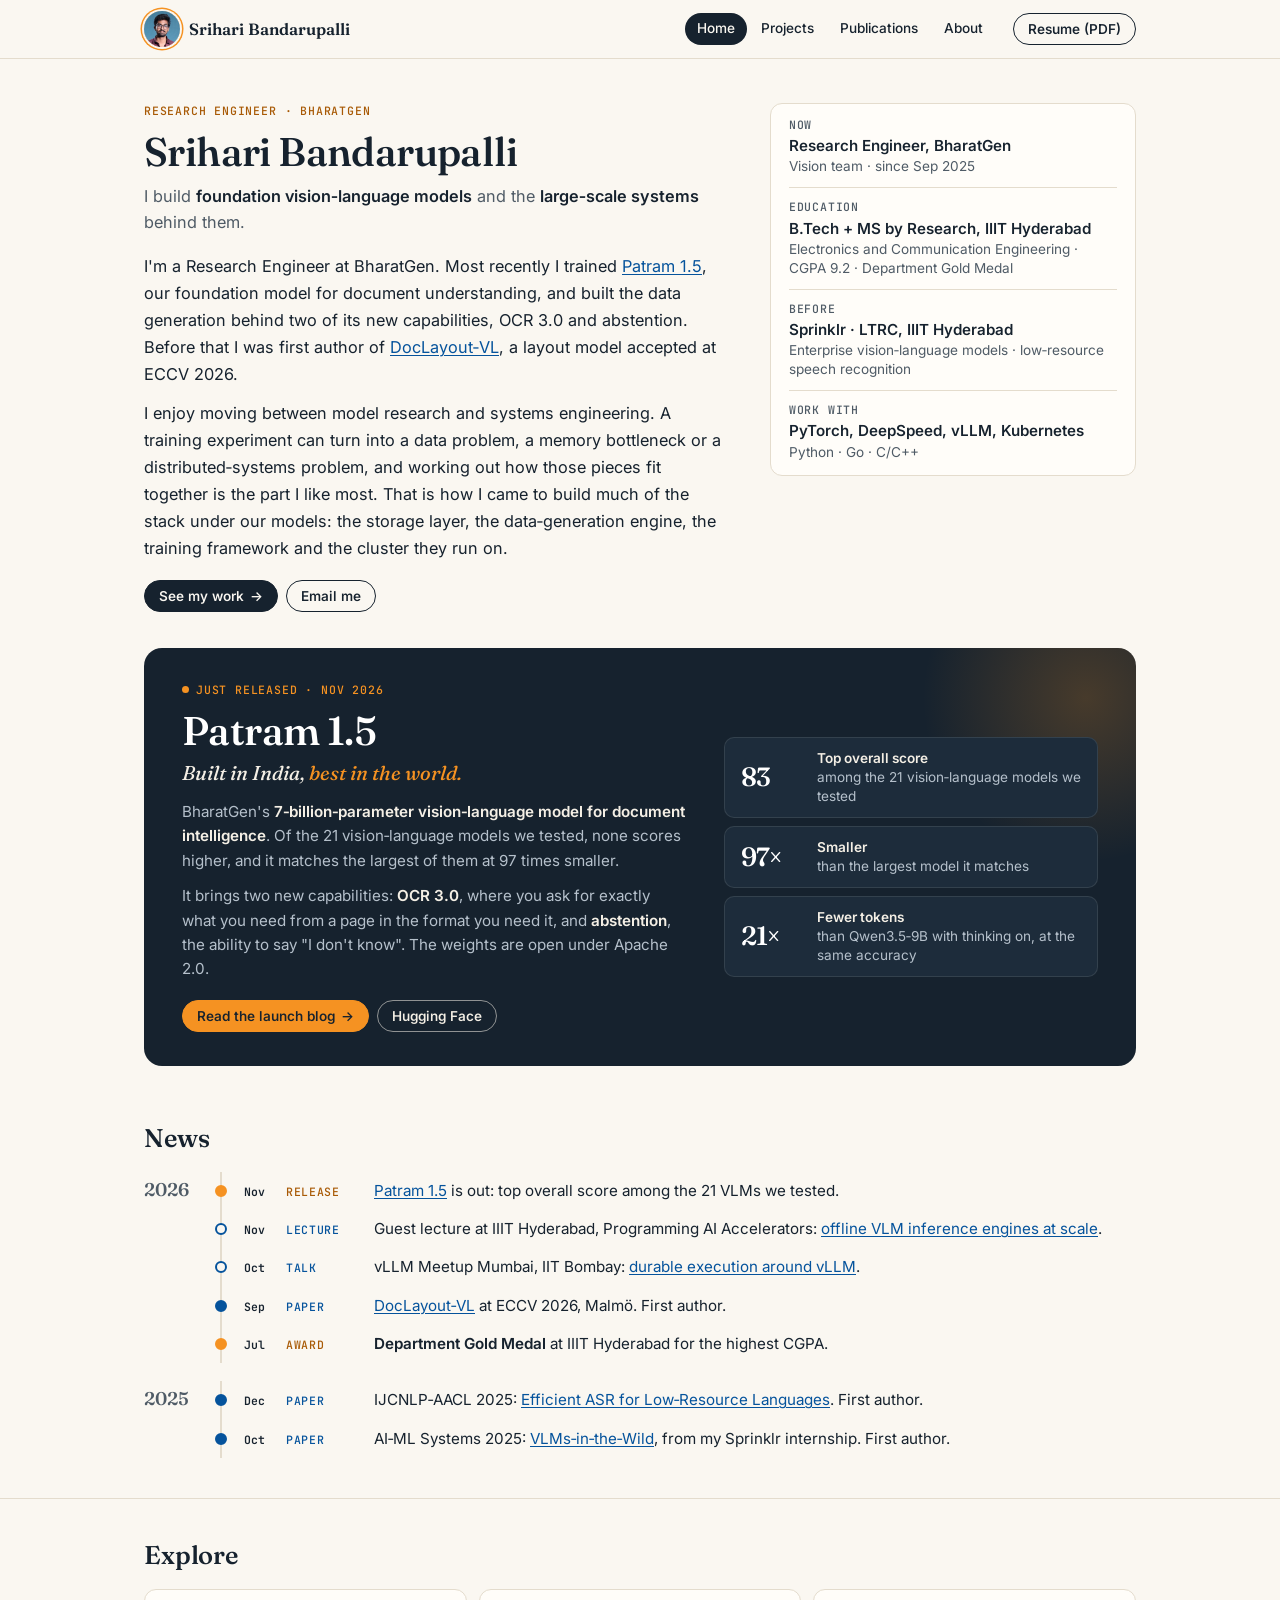
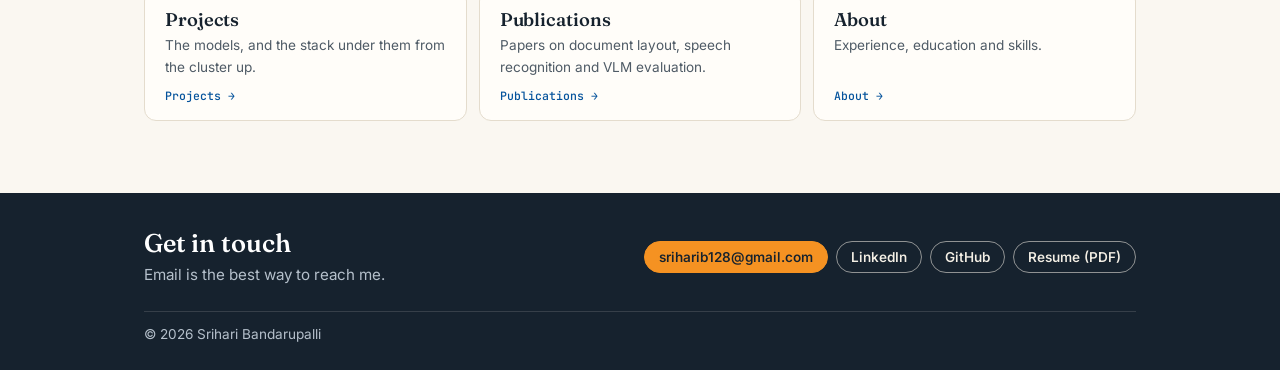
==== commit 63e6c1b5: "Remove the unused full-length photo and the city from the home page Co-Authored-By: Claude Opus 5.5 " ====
--- a/index.html
+++ b/index.html
@@ -44,7 +44,7 @@
           <p class="role">I build <b>foundation vision&#8209;language models</b> and the <b>large&#8209;scale systems</b> behind them.</p>
         </div>
         <div class="story">
-          <p>I'm a Research Engineer at BharatGen in Hyderabad. Most recently I trained <a href="https://bharatgen.com/blogs/introducing-patram-1-5/">Patram 1.5</a>, our foundation model for document understanding, and built the data generation behind two of its new capabilities, OCR 3.0 and abstention. Before that I was first author of <a href="https://doclayoutvl.github.io/">DocLayout&#8209;VL</a>, a layout model accepted at ECCV 2026.</p>
+          <p>I'm a Research Engineer at BharatGen. Most recently I trained <a href="https://bharatgen.com/blogs/introducing-patram-1-5/">Patram 1.5</a>, our foundation model for document understanding, and built the data generation behind two of its new capabilities, OCR 3.0 and abstention. Before that I was first author of <a href="https://doclayoutvl.github.io/">DocLayout&#8209;VL</a>, a layout model accepted at ECCV 2026.</p>
           <p>I enjoy moving between model research and systems engineering. A training experiment can turn into a data problem, a memory bottleneck or a distributed&#8209;systems problem, and working out how those pieces fit together is the part I like most. That is how I came to build much of the stack under our models: the storage layer, the data&#8209;generation engine, the training framework and the cluster they run on.</p>
         </div>
         <div class="actions">
@@ -53,7 +53,7 @@
         </div>
       </div>
       <dl class="glance">
-        <div><dt>Now</dt><dd>Research Engineer, BharatGen<small>Vision team · Hyderabad · since Sep 2025</small></dd></div>
+        <div><dt>Now</dt><dd>Research Engineer, BharatGen<small>Vision team · since Sep 2025</small></dd></div>
         <div><dt>Education</dt><dd>B.Tech + MS by Research, IIIT Hyderabad<small>Electronics and Communication Engineering · CGPA 9.2 · Department Gold Medal</small></dd></div>
         <div><dt>Before</dt><dd>Sprinklr · LTRC, IIIT Hyderabad<small>Enterprise vision&#8209;language models · low&#8209;resource speech recognition</small></dd></div>
         <div><dt>Work with</dt><dd>PyTorch, DeepSpeed, vLLM, Kubernetes<small>Python · Go · C/C++</small></dd></div>
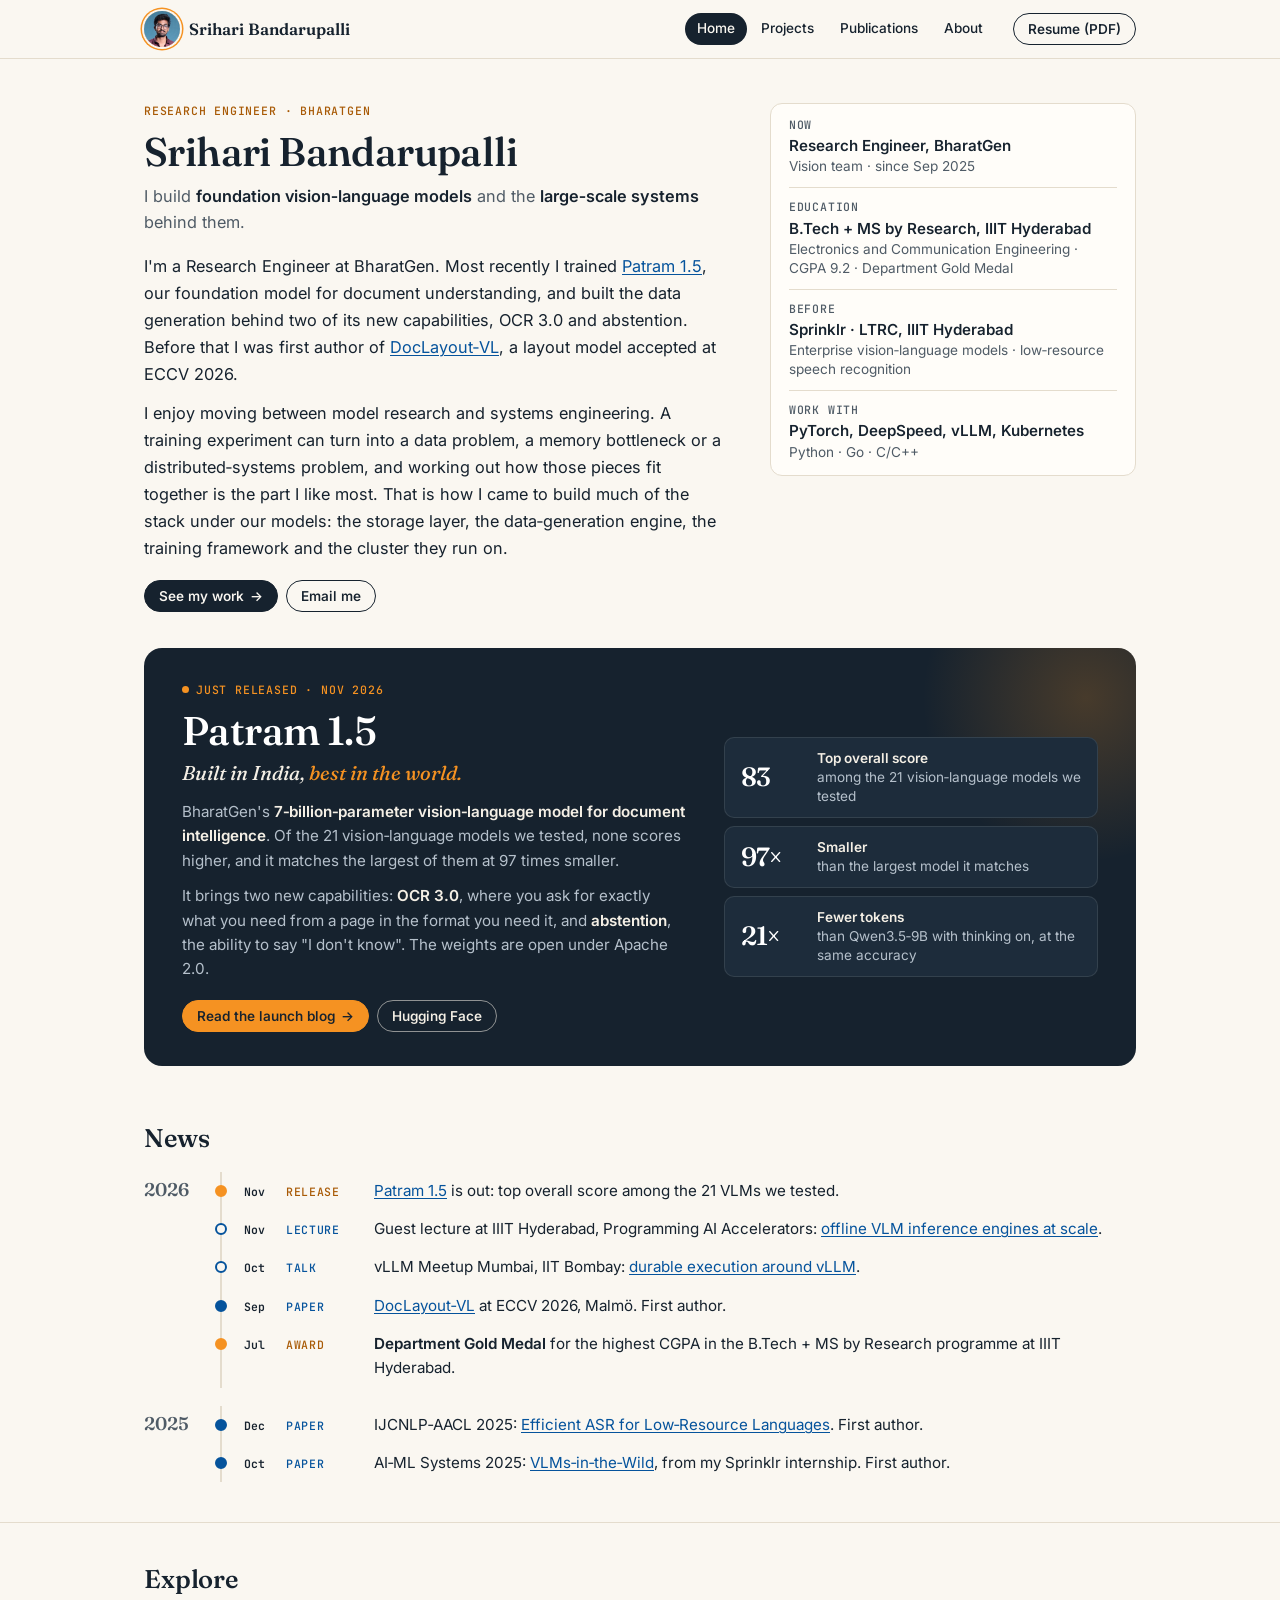
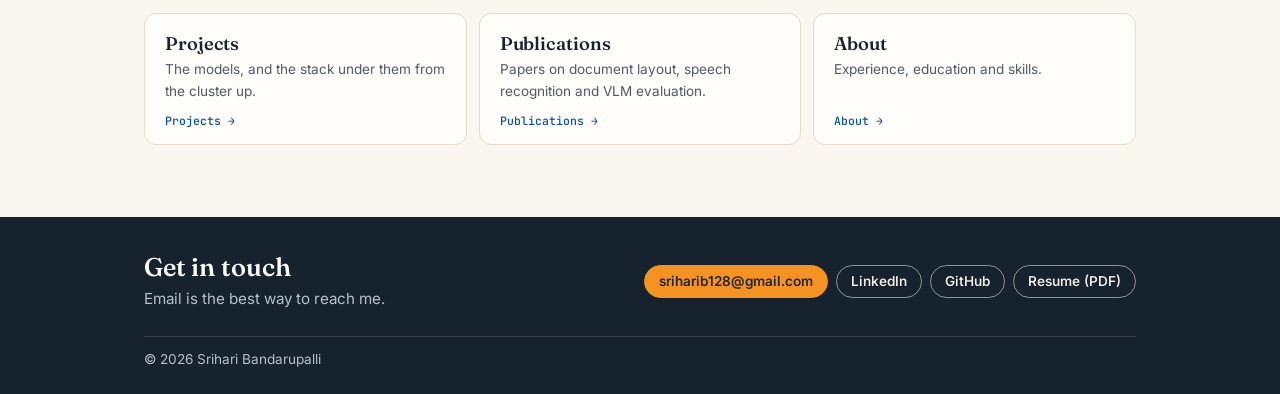
==== commit f6295c84: "Name the degree programme in the gold medal news item Co-Authored-By: Claude Opus 5.5 <noreply@anthr" ====
--- a/index.html
+++ b/index.html
@@ -95,7 +95,7 @@
             <li class="k-talk"><p class="tl-meta"><time datetime="2026-11-05">Nov</time><span>Lecture</span></p><p>Guest lecture at IIIT Hyderabad, Programming AI Accelerators: <a href="https://sriharib128.github.io/programming-for-ai-lecture/">offline VLM inference engines at scale</a>.</p></li>
             <li class="k-talk"><p class="tl-meta"><time datetime="2026-10-24">Oct</time><span>Talk</span></p><p>vLLM Meetup Mumbai, IIT Bombay: <a href="https://sriharib128.github.io/patram-ingest-slides/">durable execution around vLLM</a>.</p></li>
             <li class="k-paper"><p class="tl-meta"><time datetime="2026-09">Sep</time><span>Paper</span></p><p><a href="https://doclayoutvl.github.io/">DocLayout&#8209;VL</a> at ECCV 2026, Malmö. First author.</p></li>
-            <li class="k-award"><p class="tl-meta"><time datetime="2026-07">Jul</time><span>Award</span></p><p><b>Department Gold Medal</b> at IIIT Hyderabad for the highest CGPA.</p></li>
+            <li class="k-award"><p class="tl-meta"><time datetime="2026-07">Jul</time><span>Award</span></p><p><b>Department Gold Medal</b> for the highest CGPA in the B.Tech + MS by Research programme at IIIT Hyderabad.</p></li>
           </ol>
         </div>
         <div class="tl-year">
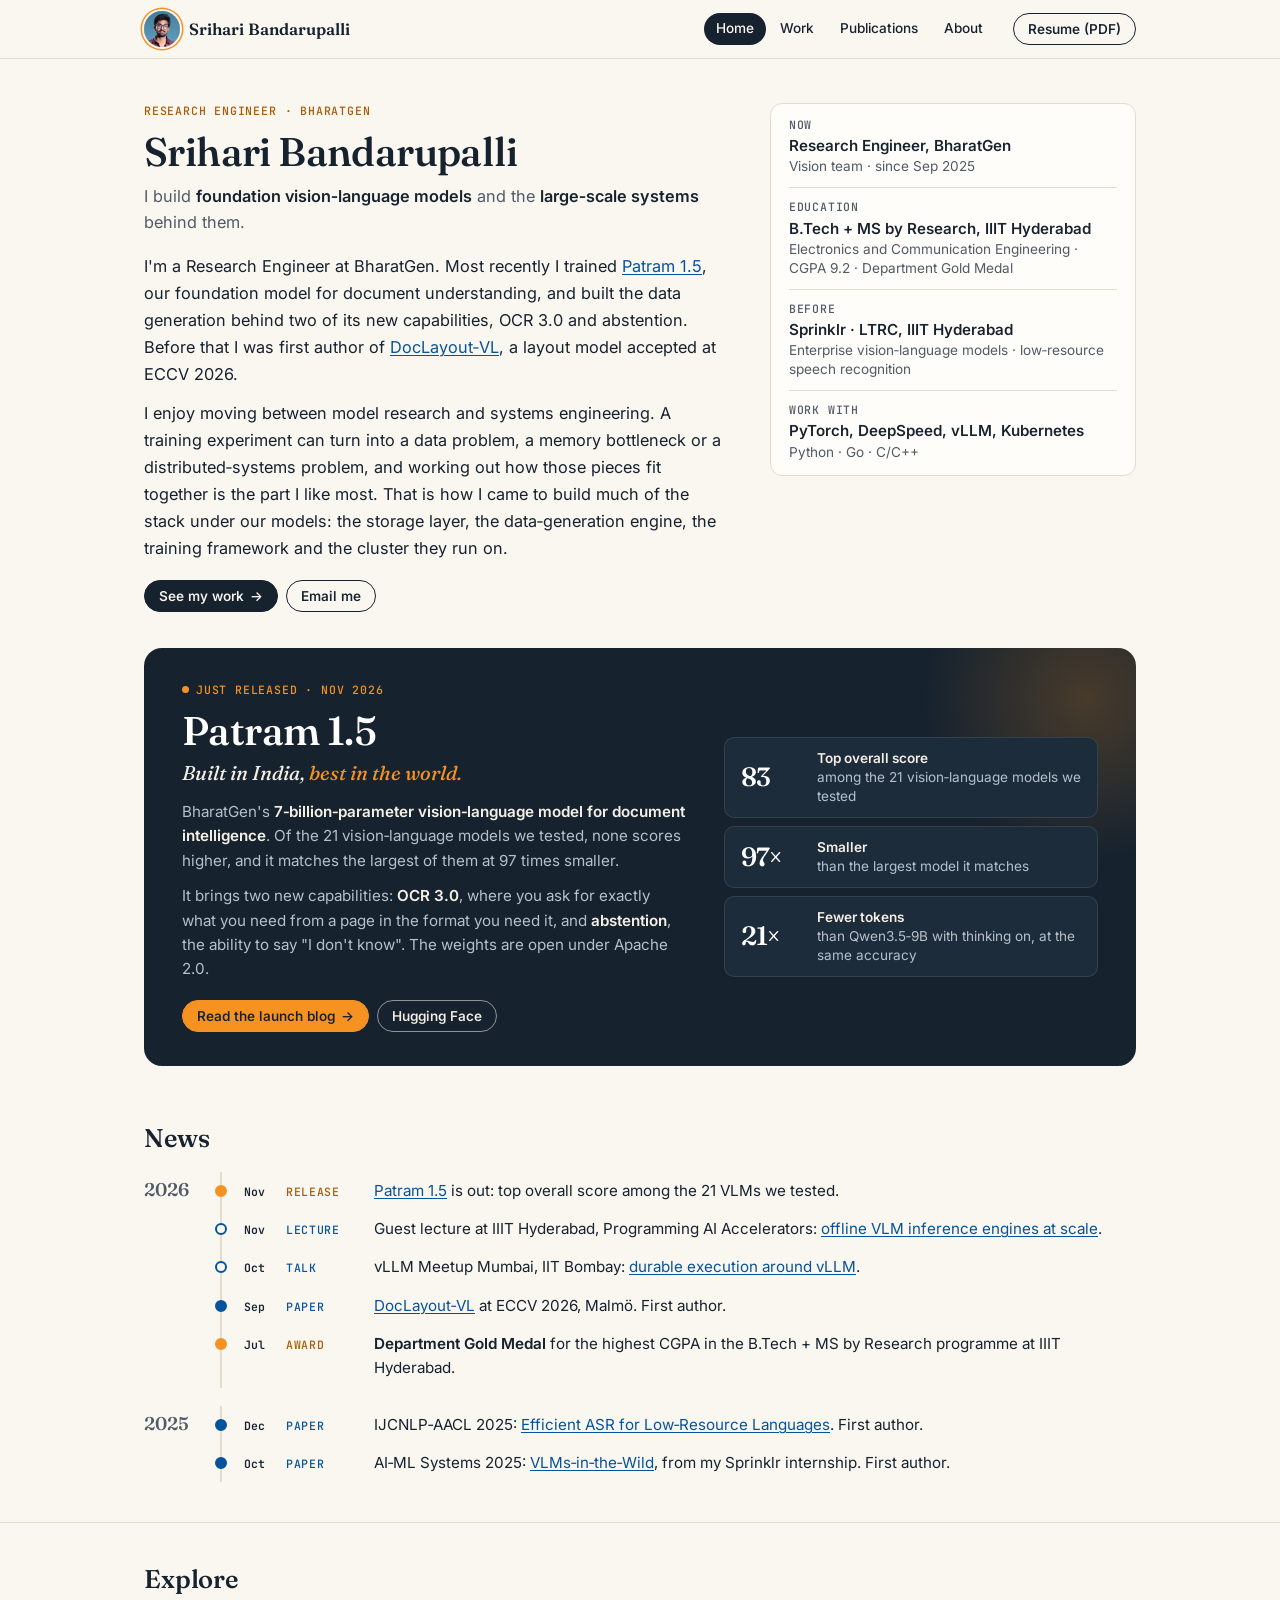
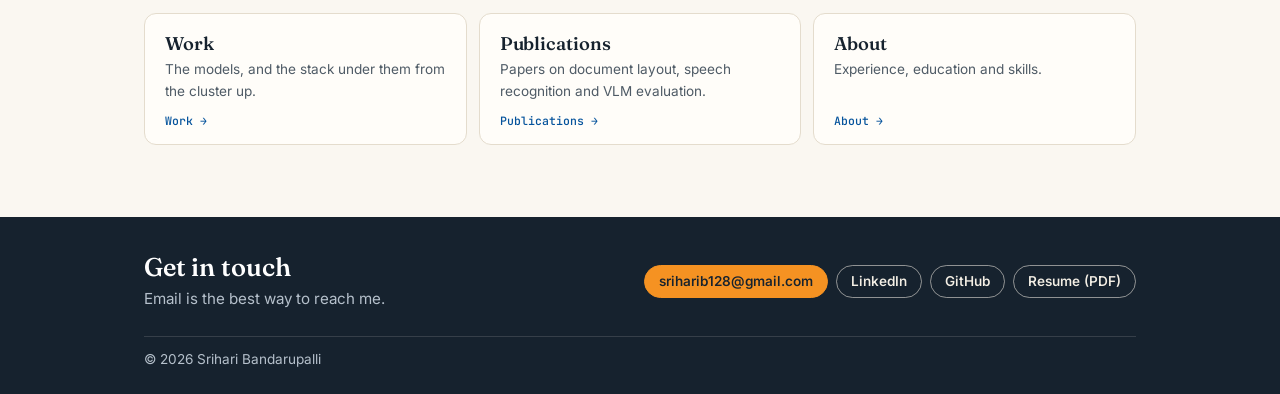
==== commit 8f1dfdb0: "Rename Projects to Work; projects.html redirects to work.html Co-Authored-By: Claude Opus 5.5 <norep" ====
--- a/index.html
+++ b/index.html
@@ -24,7 +24,7 @@
     <nav aria-label="Primary">
       <ul>
         <li><a href="index.html" aria-current="page">Home</a></li>
-        <li><a href="projects.html">Projects</a></li>
+        <li><a href="work.html">Work</a></li>
         <li><a href="publications.html">Publications</a></li>
         <li><a href="about.html">About</a></li>
       </ul>
@@ -48,7 +48,7 @@
           <p>I enjoy moving between model research and systems engineering. A training experiment can turn into a data problem, a memory bottleneck or a distributed&#8209;systems problem, and working out how those pieces fit together is the part I like most. That is how I came to build much of the stack under our models: the storage layer, the data&#8209;generation engine, the training framework and the cluster they run on.</p>
         </div>
         <div class="actions">
-          <a class="btn primary" href="projects.html">See my work <span class="arrow" aria-hidden="true">→</span></a>
+          <a class="btn primary" href="work.html">See my work <span class="arrow" aria-hidden="true">→</span></a>
           <a class="btn" href="mailto:sriharib128@gmail.com">Email me</a>
         </div>
       </div>
@@ -113,7 +113,7 @@
     <div class="wrap">
       <div class="section-head"><h2 id="explore-title">Explore</h2></div>
       <div class="tiles">
-        <a class="tile" href="projects.html"><h3>Projects</h3><p>The models, and the stack under them from the cluster up.</p><span class="go">Projects →</span></a>
+        <a class="tile" href="work.html"><h3>Work</h3><p>The models, and the stack under them from the cluster up.</p><span class="go">Work →</span></a>
         <a class="tile" href="publications.html"><h3>Publications</h3><p>Papers on document layout, speech recognition and VLM evaluation.</p><span class="go">Publications →</span></a>
         <a class="tile" href="about.html"><h3>About</h3><p>Experience, education and skills.</p><span class="go">About →</span></a>
       </div>
@@ -131,7 +131,7 @@
       </div>
       <div class="actions">
         <a class="btn primary" href="mailto:sriharib128@gmail.com">sriharib128@gmail.com</a>
-        <a class="btn" href="https://www.linkedin.com/in/srihari-bandarupalli">LinkedIn</a>
+        <a class="btn" href="https://www.linkedin.com/in/sriharib128/">LinkedIn</a>
         <a class="btn" href="https://github.com/sriharib128">GitHub</a>
         <a class="btn" href="resume.pdf">Resume (PDF)</a>
       </div>
